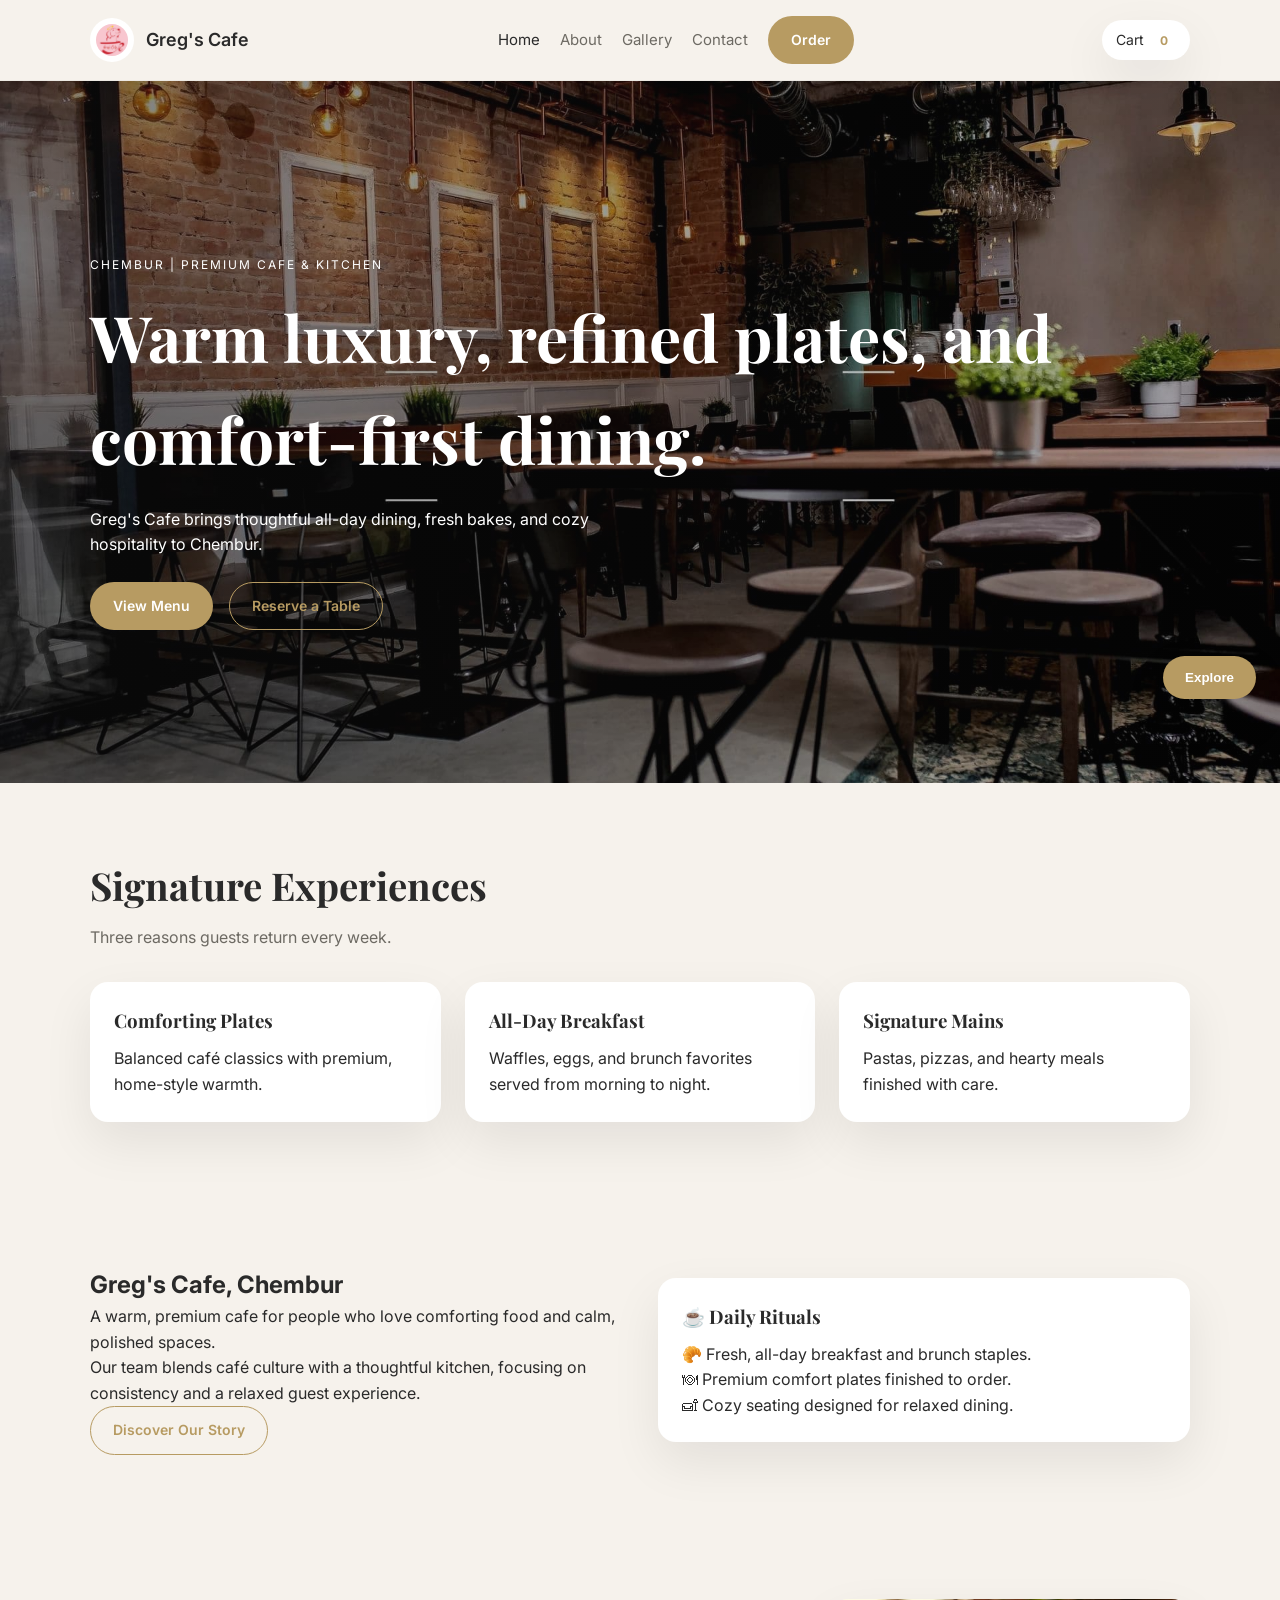
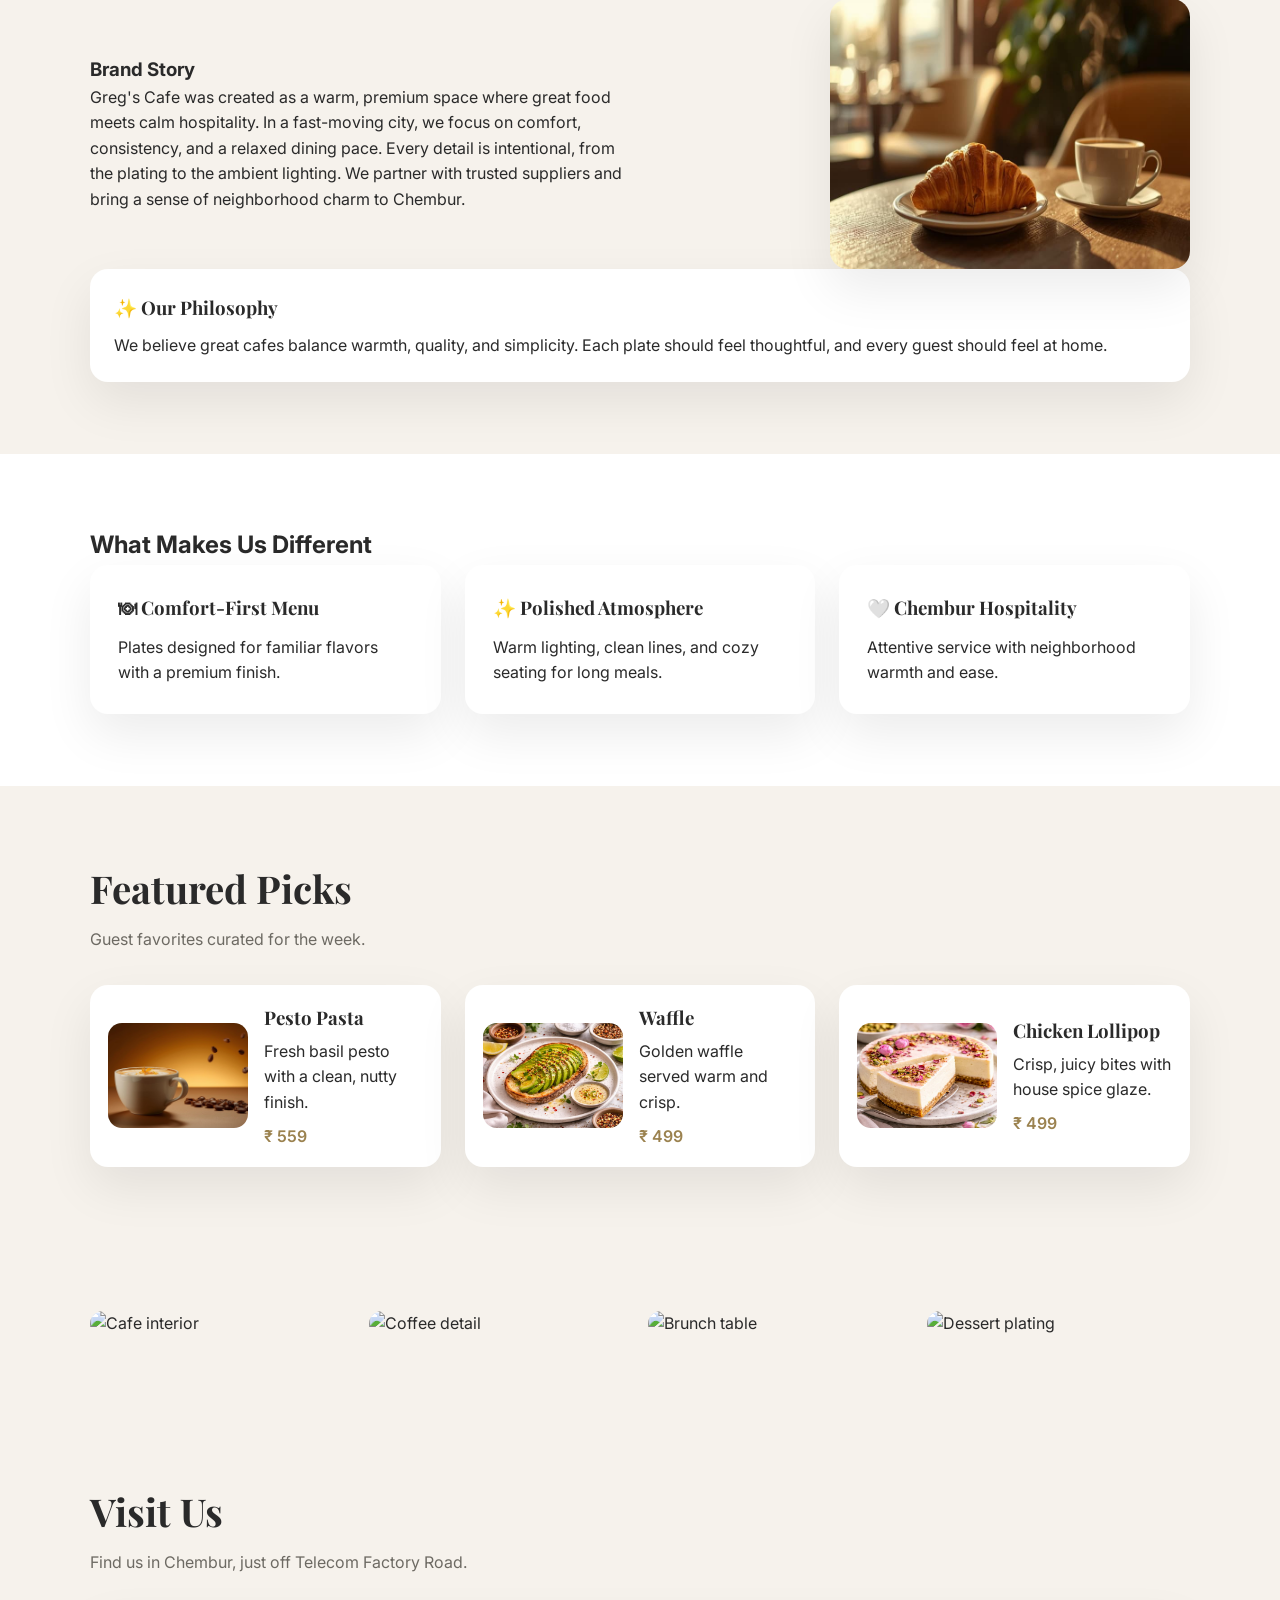
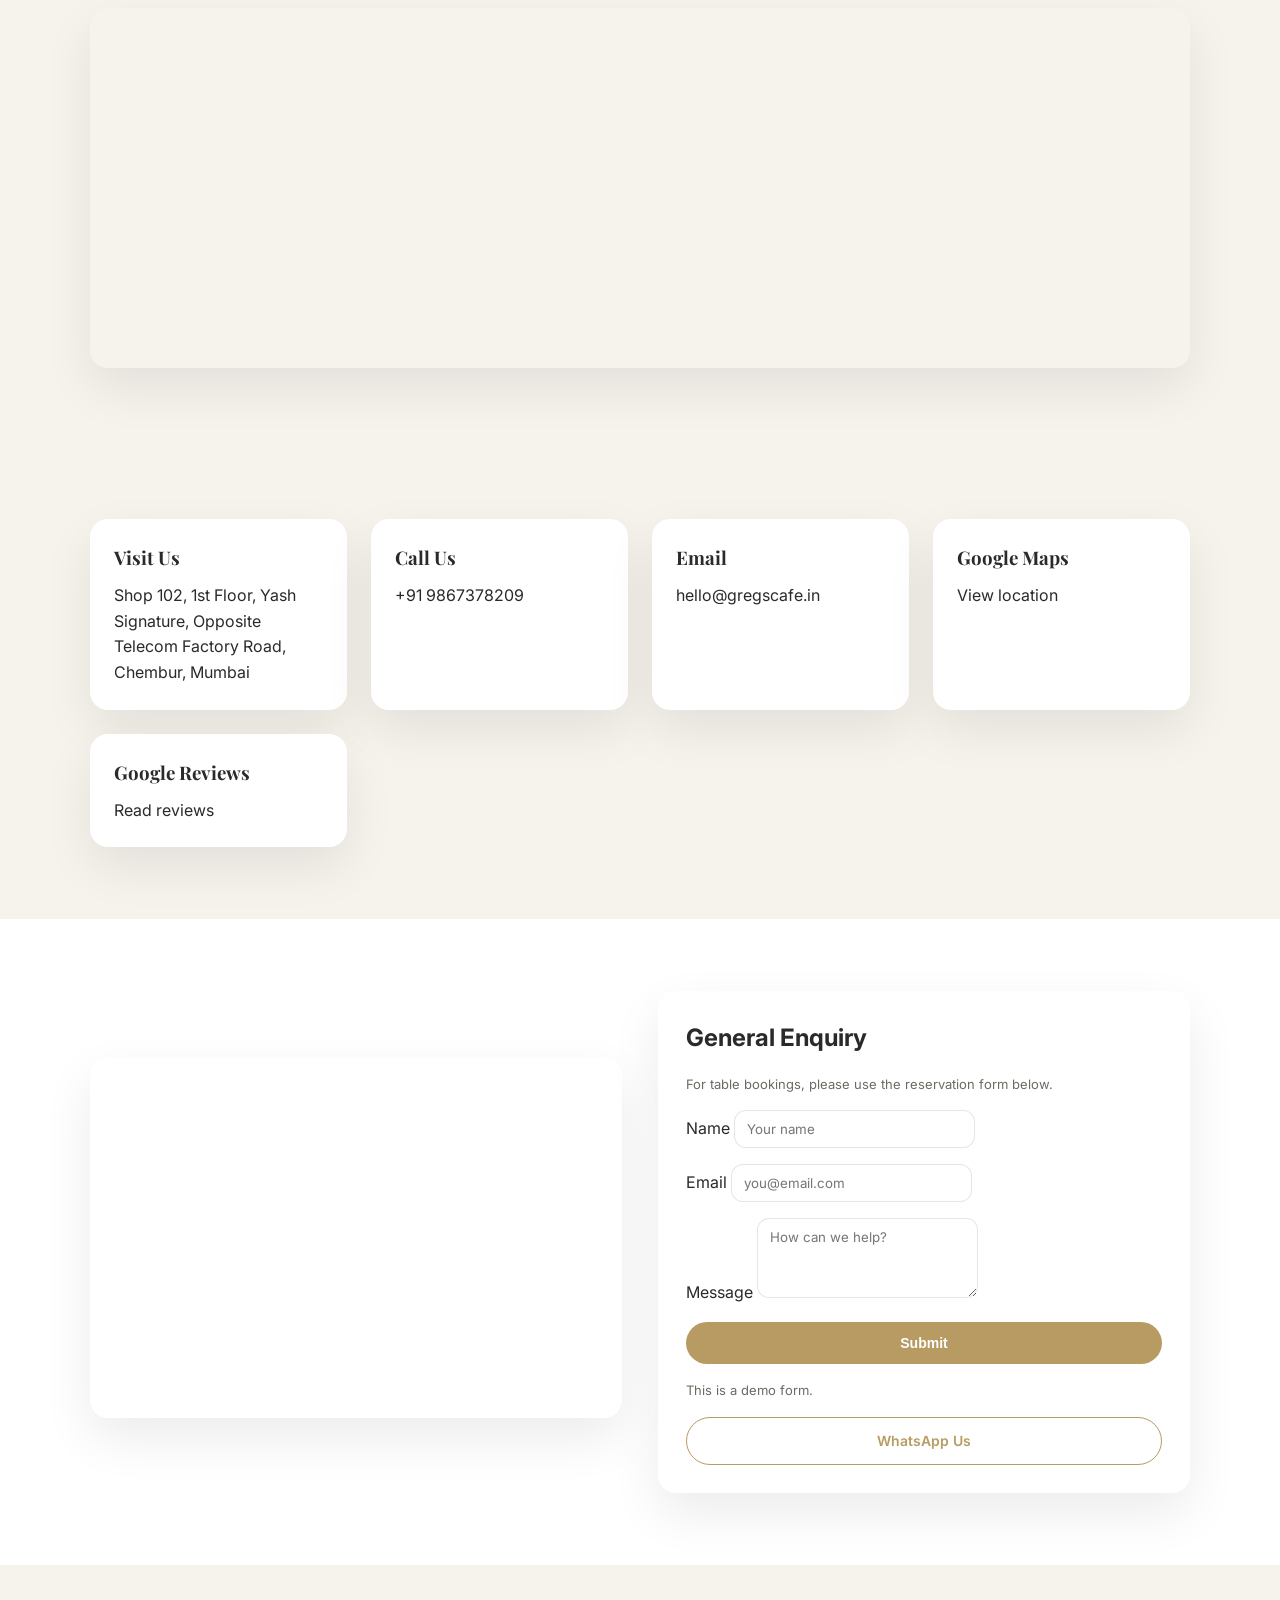
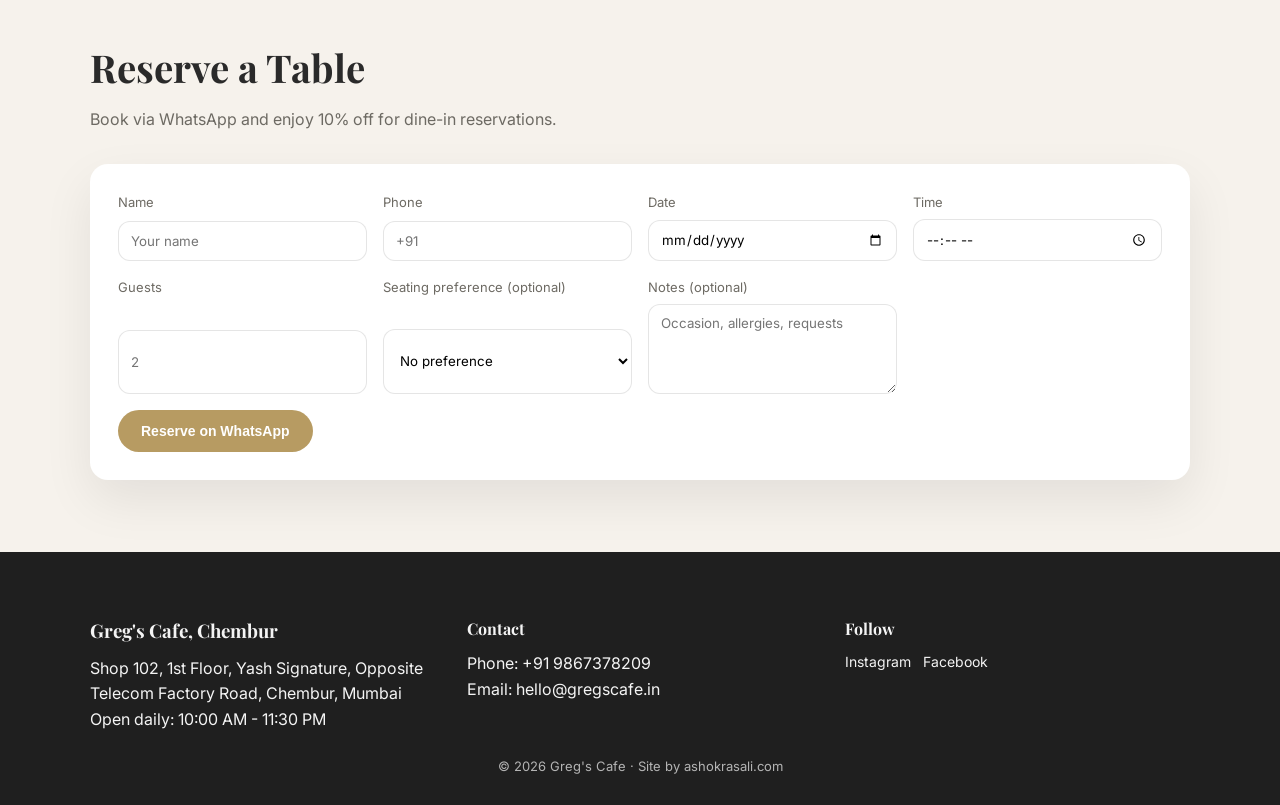
==== index.html @ 7fd2e387 "Polish what makes us different section" ====
﻿<!doctype html>
<html lang="en">
<head>
  <meta charset="utf-8" />
  <meta name="viewport" content="width=device-width, initial-scale=1" />
  <title>Greg's Cafe, Chembur | Premium Cafe & Kitchen</title>
  <link rel="preconnect" href="https://fonts.googleapis.com" />
  <link rel="preconnect" href="https://fonts.gstatic.com" crossorigin />
  <link href="https://fonts.googleapis.com/css2?family=Inter:wght@300;400;500;600&family=Playfair+Display:wght@500;600;700&display=swap" rel="stylesheet" />
  <link rel="stylesheet" href="css/style.css" />
</head>
<body>
  <header class="site-header">
    <div class="container header-inner">
      <a class="brand" href="index.html">
        <img src="images/logo.PNG" alt="Greg's Cafe logo" />
        <span>Greg's Cafe</span>
      </a>
      <nav class="nav" id="siteNav">
        <!-- // Header nav updates -->
        <a href="index.html" class="active">Home</a>
        <a href="#about">About</a>
        <a href="#gallery">Gallery</a>
        <a href="#contact">Contact</a>
        <!-- // Order button link update -->
        <a class="btn btn-primary nav-order" href="menu.html">Order</a>
      </nav>
      <a class="cart-link" href="menu.html" aria-label="View cart">
        Cart <span class="cart-badge" id="cartCount">0</span>
      </a>
      <button class="hamburger" id="navToggle" aria-label="Open menu">
        <span></span>
        <span></span>
        <span></span>
      </button>
    </div>
  </header>

  <main>
    <section class="hero">
      <div class="hero-media">
        <img class="hero-bg active" src="images/hero.jpg" alt="Greg's Cafe interior" />
        <img class="hero-bg" src="images/hero1.jpg" alt="Greg's Cafe dining space" />
        <img class="hero-bg" src="images/hero2.jpg" alt="Greg's Cafe ambience" />
        <div class="hero-overlay"></div>
      </div>
      <div class="container hero-content">
        <p class="eyebrow">Chembur | Premium Cafe & Kitchen</p>
        <h1>Warm luxury, refined plates, and comfort-first dining.</h1>
        <p class="lead">Greg's Cafe brings thoughtful all-day dining, fresh bakes, and cozy hospitality to Chembur.</p>
        <div class="hero-actions">
          <a class="btn btn-primary" href="menu.html">View Menu</a>
          <a class="btn btn-outline" href="contact.html#reserve">Reserve a Table</a>
        </div>
      </div>
    </section>

    <section class="highlights section">
      <div class="container">
        <div class="section-title">
          <h2>Signature Experiences</h2>
          <p>Three reasons guests return every week.</p>
        </div>
        <div class="tile-grid">
          <div class="tile">
            <h3>Comforting Plates</h3>
            <p>Balanced café classics with premium, home-style warmth.</p>
          </div>
          <div class="tile">
            <h3>All-Day Breakfast</h3>
            <p>Waffles, eggs, and brunch favorites served from morning to night.</p>
          </div>
          <div class="tile">
            <h3>Signature Mains</h3>
            <p>Pastas, pizzas, and hearty meals finished with care.</p>
          </div>
        </div>
      </div>
    </section>

    <section class="about-preview section">
      <div class="container split">
        <div>
          <h2>Greg's Cafe, Chembur</h2>
          <p class="lead">A warm, premium cafe for people who love comforting food and calm, polished spaces.</p>
          <p>Our team blends café culture with a thoughtful kitchen, focusing on consistency and a relaxed guest experience.</p>
          <a class="btn btn-outline" href="#about">Discover Our Story</a>
        </div>
        <div class="card highlight-card">
          <h3>☕ Daily Rituals</h3>
          <p>🥐 Fresh, all-day breakfast and brunch staples.</p>
          <p>🍽 Premium comfort plates finished to order.</p>
          <p>🛋 Cozy seating designed for relaxed dining.</p>
        </div>
      </div>
    </section>

    <section id="about" class="section">
      <div class="container">
        <div class="split brand-story-row">
          <div class="brand-story-copy">
            <h3>Brand Story</h3>
            <p>Greg's Cafe was created as a warm, premium space where great food meets calm hospitality. In a fast-moving city, we focus on comfort, consistency, and a relaxed dining pace. Every detail is intentional, from the plating to the ambient lighting. We partner with trusted suppliers and bring a sense of neighborhood charm to Chembur.</p>
          </div>
          <div class="story-image">
            <img src="images/cafe-story.jpg" alt="Cozy cafe atmosphere at Greg's Cafe" />
          </div>
        </div>
        <div class="card">
          <h3>✨ Our Philosophy</h3>
          <p>We believe great cafes balance warmth, quality, and simplicity. Each plate should feel thoughtful, and every guest should feel at home.</p>
        </div>
      </div>
    </section>

    <section class="section alt what-different">
      <div class="container">
          <h2>What Makes Us Different</h2>
          <div class="tile-grid">
            <div class="tile">
            <h3>🍽 Comfort-First Menu</h3>
            <p>Plates designed for familiar flavors with a premium finish.</p>
            </div>
            <div class="tile">
            <h3>✨ Polished Atmosphere</h3>
            <p>Warm lighting, clean lines, and cozy seating for long meals.</p>
            </div>
            <div class="tile">
            <h3>🤍 Chembur Hospitality</h3>
            <p>Attentive service with neighborhood warmth and ease.</p>
            </div>
          </div>
      </div>
    </section>

    <section class="featured section">
      <div class="container">
        <div class="section-title">
          <h2>Featured Picks</h2>
          <p>Guest favorites curated for the week.</p>
        </div>
        <div class="card-grid">
          <article class="menu-card">
            <div class="menu-media">
              <img src="images/menu-latte.jpg" alt="Saffron Latte" />
            </div>
            <div>
              <h3>Pesto Pasta</h3>
              <p>Fresh basil pesto with a clean, nutty finish.</p>
              <span class="price">₹ 559</span>
            </div>
          </article>
          <article class="menu-card">
            <div class="menu-media">
              <img src="images/menu-avocado-toast.jpg" alt="Avocado Toast" />
            </div>
            <div>
              <h3>Waffle</h3>
              <p>Golden waffle served warm and crisp.</p>
              <span class="price">₹ 499</span>
            </div>
          </article>
          <article class="menu-card">
            <div class="menu-media">
              <img src="images/menu-cheesecake.jpg" alt="Rose Cheesecake" />
            </div>
            <div>
              <h3>Chicken Lollipop</h3>
              <p>Crisp, juicy bites with house spice glaze.</p>
              <span class="price">₹ 499</span>
            </div>
          </article>
        </div>
      </div>
    </section>

    <section id="gallery" class="section">
      <div class="container">
        <div class="gallery-grid">
          <figure class="gallery-item">
            <img src="images/gallery1.jpg" alt="Cafe interior" />
          </figure>
          <figure class="gallery-item">
            <img src="images/gallery2.jpg" alt="Coffee detail" />
          </figure>
          <figure class="gallery-item">
            <img src="images/gallery3.jpg" alt="Brunch table" />
          </figure>
          <figure class="gallery-item">
            <img src="images/gallery4.jpg" alt="Dessert plating" />
          </figure>
        </div>
      </div>
    </section>

    <section class="map section">
      <div class="container">
        <div class="section-title">
          <h2>Visit Us</h2>
          <p>Find us in Chembur, just off Telecom Factory Road.</p>
        </div>
        <div class="map-embed">
          <iframe
            title="Greg's Cafe location"
            src="https://maps.google.com/maps?q=Shop%20102%2C%201st%20Floor%2C%20Yash%20Signature%2C%20Opposite%20Telecom%20Factory%20Road%2C%20Chembur%2C%20Mumbai&t=&z=15&ie=UTF8&iwloc=&output=embed"
            loading="lazy"
          ></iframe>
        </div>
      </div>
    </section>

    <section id="contact" class="section">
      <div class="container">
        <div class="card-grid">
          <div class="card">
            <h3>Visit Us</h3>
            <p>Shop 102, 1st Floor, Yash Signature, Opposite Telecom Factory Road, Chembur, Mumbai</p>
          </div>
          <div class="card">
            <h3>Call Us</h3>
            <p>+91 9867378209</p>
          </div>
          <div class="card">
            <h3>Email</h3>
            <p>hello@gregscafe.in</p>
          </div>
          <div class="card">
            <h3>Google Maps</h3>
            <p><a href="https://maps.app.goo.gl/ivowgNezMj78wJjz6" target="_blank" rel="noopener">View location</a></p>
          </div>
          <div class="card">
            <h3>Google Reviews</h3>
            <p><a href="https://www.google.com/search?q=greg%E2%80%99s+cafe+reviews" target="_blank" rel="noopener">Read reviews</a></p>
          </div>
        </div>
      </div>
    </section>

    <section class="section alt">
      <div class="container split">
        <div class="map-embed">
          <iframe
            title="Greg's Cafe location"
            src="https://maps.google.com/maps?q=Shop%20102%2C%201st%20Floor%2C%20Yash%20Signature%2C%20Opposite%20Telecom%20Factory%20Road%2C%20Chembur%2C%20Mumbai&t=&z=15&ie=UTF8&iwloc=&output=embed"
            loading="lazy"
          ></iframe>
        </div>
        <form class="contact-form">
          <h2>General Enquiry</h2>
          <p class="form-note">For table bookings, please use the reservation form below.</p>
          <label>
            Name
            <input type="text" placeholder="Your name" />
          </label>
          <label>
            Email
            <input type="email" placeholder="you@email.com" />
          </label>
          <label>
            Message
            <textarea placeholder="How can we help?"></textarea>
          </label>
          <button type="button" class="btn btn-primary" id="demoForm">Submit</button>
          <p class="form-note" id="demoFormNote">This is a demo form.</p>
          <a class="btn btn-outline" href="https://wa.me/919867378209" target="_blank" rel="noopener">WhatsApp Us</a>
        </form>
      </div>
    </section>

    <section class="section" id="reserve">
      <div class="container">
        <div class="section-title">
          <h2>Reserve a Table</h2>
          <p>Book via WhatsApp and enjoy 10% off for dine-in reservations.</p>
        </div>
        <form class="reservation-form" id="reservationForm">
          <label>
            Name
            <input type="text" id="reserveName" required placeholder="Your name" />
          </label>
          <label>
            Phone
            <input type="tel" id="reservePhone" required placeholder="+91" />
          </label>
          <label>
            Date
            <input type="date" id="reserveDate" required />
          </label>
          <label>
            Time
            <input type="time" id="reserveTime" required />
          </label>
          <label>
            Guests
            <input type="number" id="reserveGuests" required min="1" max="12" placeholder="2" />
          </label>
          <label>
            Seating preference (optional)
            <select id="reserveSeating">
              <option value="">No preference</option>
              <option value="Indoor">Indoor</option>
              <option value="Outdoor">Outdoor</option>
            </select>
          </label>
          <label>
            Notes (optional)
            <textarea id="reserveNotes" placeholder="Occasion, allergies, requests"></textarea>
          </label>
          <button type="submit" class="btn btn-primary" id="reserveWhatsApp">Reserve on WhatsApp</button>
        </form>
      </div>
    </section>
  </main>

  <!-- // Explore floating button (index only) -->
  <div class="explore-fab" id="exploreFab">
    <button class="explore-toggle" type="button" aria-expanded="false" aria-controls="exploreActions">
      Explore
    </button>
    <div class="explore-actions" id="exploreActions" role="menu">
      <a class="btn btn-outline" href="menu.html" role="menuitem">Menu</a>
      <a class="btn btn-outline" href="#reserve" role="menuitem">Reserve</a>
      <a class="btn btn-outline" href="tel:+919867378209" role="menuitem">Call</a>
    </div>
  </div>

  <footer class="site-footer">
    <div class="container footer-grid">
      <div>
        <h3>Greg's Cafe, Chembur</h3>
        <p>Shop 102, 1st Floor, Yash Signature, Opposite Telecom Factory Road, Chembur, Mumbai</p>
        <p>Open daily: 10:00 AM - 11:30 PM</p>
      </div>
      <div>
        <h4>Contact</h4>
        <p>Phone: +91 9867378209</p>
        <p>Email: hello@gregscafe.in</p>
      </div>
      <div>
        <h4>Follow</h4>
        <div class="social">
          <a href="https://www.instagram.com/gregscafemumbai/">Instagram</a>
          <a href="https://www.facebook.com/people/Gregs-Cafe/100093839422962/">Facebook</a>
        </div>
      </div>
    </div>
    <p class="copyright">
    © 2026 Greg's Cafe · Site by <a href="https://ashokrasali.com" target="_blank">ashokrasali.com</a>
    </p>

  <script src="js/app.js"></script>
</body>
</html>
---- css/style.css ----
﻿:root {
  --bg: #f6f2ec;
  --bg-alt: #ffffff;
  --text: #2a2a2a;
  --muted: #6d6a63;
  --accent: #b79b62;
  --accent-dark: #9b824f;
  --card: #ffffff;
  --shadow: 0 20px 50px rgba(0, 0, 0, 0.08);
  --radius: 18px;
}

* {
  box-sizing: border-box;
  margin: 0;
  padding: 0;
}

[hidden] {
  display: none !important;
}

html,
body {
  height: auto;
  overflow-x: hidden;
}

body {
  font-family: "Inter", sans-serif;
  background: var(--bg);
  color: var(--text);
  line-height: 1.6;
  overflow-y: auto;
}

img {
  max-width: 100%;
  display: block;
}

a {
  color: inherit;
  text-decoration: none;
}

.container {
  width: min(1100px, 90%);
  margin: 0 auto;
}

/* SECTION SPACING SYSTEM */
.section {
  padding: clamp(36px, 6vw, 72px) 0;
}

.section.alt {
  background: var(--bg-alt);
}

.section-title {
  margin-bottom: 32px;
}

.section-title h2 {
  font-family: "Playfair Display", serif;
  font-size: clamp(28px, 3vw, 40px);
  margin-bottom: 8px;
}

.section-title p {
  color: var(--muted);
}

.site-header {
  position: sticky;
  top: 0;
  z-index: 20;
  background: rgba(246, 242, 236, 0.96);
  backdrop-filter: blur(8px);
  border-bottom: 1px solid rgba(0, 0, 0, 0.04);
}

.header-inner {
  display: flex;
  align-items: center;
  justify-content: space-between;
  gap: 16px;
  padding: 16px 0;
}

.brand {
  display: flex;
  align-items: center;
  gap: 12px;
  font-weight: 600;
  font-size: 18px;
}

.brand img {
  width: 44px;
  height: 44px;
  object-fit: cover;
  border-radius: 50%;
  background: var(--card);
  padding: 6px;
}

.nav {
  display: flex;
  align-items: center;
  gap: 20px;
  font-size: 15px;
}

.nav a {
  color: var(--muted);
  transition: color 0.2s ease;
}

.nav a.active,
.nav a:hover {
  color: var(--text);
}

.nav .btn {
  color: #fff;
}

.cart-link {
  display: inline-flex;
  align-items: center;
  gap: 8px;
  background: var(--card);
  padding: 8px 14px;
  border-radius: 999px;
  box-shadow: var(--shadow);
  font-size: 14px;
}

.btn {
  display: inline-flex;
  align-items: center;
  justify-content: center;
  padding: 12px 22px;
  border-radius: 999px;
  border: 1px solid transparent;
  font-weight: 600;
  font-size: 14px;
  cursor: pointer;
  transition: transform 0.2s ease, box-shadow 0.2s ease, background 0.2s ease;
}

.btn:hover {
  transform: translateY(-2px);
  box-shadow: 0 12px 30px rgba(0, 0, 0, 0.12);
}

.btn-primary {
  background: var(--accent);
  color: #fff;
}

.btn-primary:hover {
  background: var(--accent-dark);
}

.btn-outline {
  border-color: var(--accent);
  color: var(--accent);
  background: transparent;
}

/* // Explore floating button (index only) */
.explore-fab {
  position: fixed;
  right: 24px;
  bottom: 24px;
  display: flex;
  flex-direction: column;
  align-items: flex-end;
  gap: 12px;
  z-index: 50;
}

.explore-toggle {
  border: none;
  background: var(--accent);
  color: #fff;
  padding: 14px 22px;
  border-radius: 999px;
  font-weight: 600;
  cursor: pointer;
  box-shadow: var(--shadow);
  transition: transform 0.2s ease, box-shadow 0.2s ease, background 0.2s ease;
}

.explore-toggle:hover {
  background: var(--accent-dark);
  transform: translateY(-2px);
}

.explore-actions {
  display: flex;
  flex-direction: column;
  gap: 10px;
  opacity: 0;
  transform: translateY(8px);
  pointer-events: none;
  transition: opacity 0.2s ease, transform 0.2s ease;
}

.explore-fab.open .explore-actions {
  opacity: 1;
  transform: translateY(0);
  pointer-events: auto;
}

.explore-actions .btn {
  width: 160px;
  justify-content: center;
  box-shadow: var(--shadow);
}

.hamburger {
  display: none;
  flex-direction: column;
  gap: 5px;
  background: transparent;
  border: none;
}

.hamburger span {
  width: 22px;
  height: 2px;
  background: var(--text);
}

/* HERO POLISH */
.hero {
  position: relative;
  min-height: 78vh;
  display: flex;
  align-items: center;
  overflow: hidden;
}

.hero-media {
  position: absolute;
  inset: 0;
}

.hero-bg {
  position: absolute;
  inset: 0;
  width: 100%;
  height: 100%;
  object-fit: cover;
  object-position: center;
  opacity: 0;
  transition: opacity 0.8s ease;
}

.hero-bg.active {
  opacity: 1;
}

.hero-overlay {
  position: absolute;
  inset: 0;
  background: linear-gradient(90deg, rgba(18, 18, 18, 0.48), rgba(18, 18, 18, 0.18));
  z-index: 1;
}

.hero-content {
  position: relative;
  z-index: 2;
  color: #fff;
  padding: clamp(96px, 12vw, 140px) 0 clamp(80px, 10vw, 120px);
}

.eyebrow {
  text-transform: uppercase;
  letter-spacing: 2px;
  font-size: 12px;
  margin-bottom: 12px;
}

.hero h1 {
  font-family: "Playfair Display", serif;
  font-size: clamp(36px, 5vw, 64px);
  margin-bottom: 16px;
}

.hero .lead {
  max-width: 520px;
  margin-bottom: 24px;
}

.hero-actions {
  display: flex;
  gap: 16px;
  flex-wrap: wrap;
}

.tile-grid,
.card-grid {
  display: grid;
  gap: 24px;
  grid-template-columns: repeat(auto-fit, minmax(230px, 1fr));
}

.tile,
.card {
  background: var(--card);
  border-radius: var(--radius);
  padding: 24px;
  box-shadow: var(--shadow);
}

.tile h3,
.card h3 {
  font-family: "Playfair Display", serif;
  margin-bottom: 10px;
}

.what-different .tile {
  padding: 28px;
  transition: transform 0.25s ease, box-shadow 0.25s ease;
}

.what-different .tile h3 {
  margin-bottom: 12px;
}

@media (hover: hover) {
  .what-different .tile:hover {
    transform: translateY(-4px);
    box-shadow: 0 14px 32px rgba(0, 0, 0, 0.08);
  }
}

.about-preview .split,
.section .split {
  display: grid;
  gap: 36px;
  grid-template-columns: repeat(auto-fit, minmax(260px, 1fr));
  align-items: center;
}

.list {
  list-style: none;
  display: grid;
  gap: 12px;
  color: var(--muted);
}

.story-image {
  display: flex;
  align-items: flex-start;
  justify-content: flex-end;
}

.story-image img {
  width: 100%;
  max-width: 360px;
  border-radius: var(--radius);
  box-shadow: var(--shadow);
  display: block;
}

.brand-story-row {
  gap: 24px;
}

@media (max-width: 768px) {

  .hero-content {
    padding: 64px 0 48px;
  }

  .hero .lead {
    margin-bottom: 16px;
  }

}

@media (max-width: 768px) {
  .hero-bg {
    object-position: center 40%;
  }
}


/* FEATURED PICKS POLISH */
.menu-card {
  display: grid;
  grid-template-columns: 140px 1fr;
  gap: 16px;
  background: var(--card);
  border-radius: var(--radius);
  padding: 18px;
  box-shadow: var(--shadow);
  align-items: center;
  min-height: 180px;
}

.menu-card .menu-media {
  width: 100%;
  aspect-ratio: 4 / 3;
  border-radius: 14px;
  overflow: hidden;
  background: #eee7dc;
  display: flex;
  align-items: center;
  justify-content: center;
}

.menu-card img {
  width: 100%;
  height: 100%;
  object-fit: cover;
}

.menu-card h3 {
  font-family: "Playfair Display", serif;
  margin-bottom: 6px;
}

.price {
  color: var(--accent-dark);
  font-weight: 600;
  margin-top: 8px;
  display: inline-block;
}

.map-embed iframe {
  width: 100%;
  height: 360px;
  border: 0;
  border-radius: var(--radius);
  box-shadow: var(--shadow);
}

.page-hero {
  padding: 80px 0 40px;
}

.page-hero h1 {
  font-family: "Playfair Display", serif;
  font-size: clamp(32px, 4vw, 52px);
  margin-bottom: 10px;
}

.menu-section {
  background: var(--bg-alt);
}

.menu-grid#menuGrid {
  display: block;
}

.menu-category-block {
  margin-bottom: 36px;
}

.menu-category-title {
  font-family: "Playfair Display", serif;
  font-size: clamp(22px, 2.4vw, 30px);
  margin-bottom: 18px;
}

.menu-tabs {
  display: flex;
  gap: 12px;
  flex-wrap: wrap;
  margin-bottom: 24px;
}

.menu-tabs button {
  border: 1px solid var(--accent);
  background: transparent;
  padding: 10px 18px;
  border-radius: 999px;
  color: var(--accent);
  cursor: pointer;
}

.menu-tabs button.active {
  background: var(--accent);
  color: #fff;
}

.menu-grid {
  display: grid;
  gap: 24px;
  grid-template-columns: repeat(auto-fit, minmax(240px, 1fr));
}

.floating-menu-btn {
  position: fixed;
  right: 24px;
  bottom: 24px;
  border: none;
  background: var(--accent);
  color: #fff;
  padding: 12px 20px;
  border-radius: 999px;
  font-weight: 600;
  box-shadow: var(--shadow);
  cursor: pointer;
  z-index: 10001;
  transition: transform 0.2s ease, box-shadow 0.2s ease, background 0.2s ease;
}

.floating-menu-btn:hover {
  background: var(--accent-dark);
  transform: translateY(-2px);
}

.category-navigator {
  position: fixed;
  right: 24px;
  bottom: 82px;
  background: var(--card);
  border-radius: 18px;
  box-shadow: var(--shadow);
  padding: 14px;
  display: grid;
  gap: 8px;
  max-height: min(70vh, 520px);
  overflow-y: auto;
  z-index: 10000;
}

.category-navigator button {
  border: 1px solid rgba(0, 0, 0, 0.08);
  background: #fff;
  color: var(--text);
  padding: 8px 12px;
  border-radius: 999px;
  font-size: 13px;
  cursor: pointer;
  text-align: left;
}

.category-navigator button:hover {
  background: #f6f2ec;
}

.menu-item {
  background: var(--card);
  border-radius: var(--radius);
  box-shadow: var(--shadow);
  padding: 16px;
  display: grid;
  gap: 12px;
}

.menu-item img {
  width: 100%;
  height: 160px;
  object-fit: cover;
  display: block;
  border-radius: 14px;
}

.menu-item.no-image {
  padding-top: 18px;
}

.menu-image {
  border: none;
  padding: 0;
  background: transparent;
  cursor: pointer;
}

.addon-count {
  font-size: 12px;
  color: var(--muted);
}

.badge {
  display: inline-flex;
  padding: 4px 10px;
  border-radius: 999px;
  font-size: 12px;
  font-weight: 600;
}

.badge.veg {
  background: rgba(44, 134, 72, 0.14);
  color: #2c8648;
}

.badge.nonveg {
  background: rgba(190, 80, 80, 0.12);
  color: #9c3b3b;
}

.badge.sold {
  background: rgba(0, 0, 0, 0.08);
  color: var(--muted);
}

.menu-item .actions {
  display: flex;
  align-items: center;
  justify-content: space-between;
}

.menu-controls {
  gap: 10px;
  flex-wrap: wrap;
}

.customisable-label {
  width: 100%;
  font-size: 12px;
  color: var(--muted);
  font-weight: 400;
  margin-top: 2px;
}

.menu-controls .qty-btn {
  width: 32px;
  height: 32px;
  border-radius: 50%;
  border: 1px solid var(--accent);
  background: transparent;
  color: var(--accent);
  font-weight: 600;
  display: flex;
  align-items: center;
  justify-content: center;
  font-size: 16px;
  cursor: pointer;
}

.menu-controls .qty-num {
  font-weight: 600;
  min-width: 18px;
  text-align: center;
  font-size: 14px;
}

.cart-button {
  background: var(--accent);
  color: #fff;
  border: none;
  padding: 10px 16px;
  border-radius: 999px;
  display: inline-flex;
  align-items: center;
  gap: 8px;
  cursor: pointer;
}

.cart-badge {
  background: #fff;
  color: var(--accent);
  width: 24px;
  height: 24px;
  border-radius: 50%;
  display: inline-flex;
  align-items: center;
  justify-content: center;
  font-size: 12px;
  font-weight: 700;
}

.cart-open {
  overflow: hidden;
}

.cart-drawer {
  position: fixed;
  top: 0;
  right: 0;
  height: 100dvh;
  width: min(420px, 92vw);
  background: var(--bg-alt);
  box-shadow: -20px 0 40px rgba(0, 0, 0, 0.08);
  transform: translateX(100%);
  transition: transform 0.3s ease;
  display: block;
  overflow-y: auto;
  z-index: 9999;
}

.cart-drawer.open {
  transform: translateX(0);
}

.cart-head {
  display: flex;
  justify-content: space-between;
  align-items: center;
  padding: 20px;
  border-bottom: 1px solid rgba(0, 0, 0, 0.08);
}

.icon-btn {
  border: none;
  background: transparent;
  font-size: 24px;
  cursor: pointer;
}

.cart-body {
  padding: 20px;
  display: grid;
  gap: 16px;
}

.cart-items {
  display: grid;
  gap: 16px;
}

.cart-item {
  display: flex;
  justify-content: space-between;
  gap: 12px;
  border-bottom: 1px solid rgba(0, 0, 0, 0.08);
  padding-bottom: 12px;
}

.ci-left {
  flex: 1;
  min-width: 0;
}

.ci-name {
  font-weight: 600;
}

.ci-each {
  font-size: 12px;
  opacity: 0.75;
  margin-top: 4px;
}

.ci-right {
  display: flex;
  flex-direction: column;
  align-items: flex-end;
  gap: 6px;
}

.ci-addon {
  font-size: 12px;
  color: var(--muted);
  margin-top: 4px;
}

.ci-remove {
  border: none;
  background: transparent;
  color: var(--accent-dark);
  font-size: 12px;
  cursor: pointer;
}

.offer-tag {
  background: rgba(183, 155, 98, 0.14);
  color: var(--accent-dark);
  border-radius: 999px;
  font-size: 11px;
  padding: 2px 8px;
  margin-left: 6px;
}

.ci-qty {
  display: flex;
  align-items: center;
  gap: 8px;
  justify-content: flex-end;
}

.ci-total {
  font-weight: 600;
}

.qty-controls {
  display: inline-flex;
  gap: 10px;
  align-items: center;
}

.qty-controls button {
  width: 26px;
  height: 26px;
  border-radius: 50%;
  border: 1px solid var(--accent);
  background: transparent;
  color: var(--accent);
  cursor: pointer;
}

.cart-form {
  padding: 0 20px 20px;
  display: grid;
  gap: 12px;
}

.cart-payment {
  display: grid;
  gap: 8px;
  font-size: 13px;
  color: var(--muted);
}

.cart-payment label {
  display: flex;
  align-items: center;
  gap: 8px;
  color: var(--text);
  font-size: 13px;
}

.cart-form label {
  display: grid;
  gap: 6px;
  font-size: 13px;
  color: var(--muted);
}

.cart-form input,
.cart-form textarea,
.contact-form input,
.contact-form textarea {
  padding: 10px 12px;
  border-radius: 12px;
  border: 1px solid rgba(0, 0, 0, 0.1);
  font-family: inherit;
}

.cart-form textarea,
.contact-form textarea {
  min-height: 80px;
}

.cart-foot {
  background: var(--bg-alt);
  padding: 20px;
  border-top: 1px solid rgba(0, 0, 0, 0.08);
  display: grid;
  gap: 12px;
}

.cart-subtotal {
  display: flex;
  align-items: center;
  justify-content: space-between;
  font-weight: 600;
}

.cart-summary {
  background: #f7f3ee;
  border-radius: 16px;
  padding: 16px;
  display: grid;
  gap: 10px;
}

.cart-summary h4 {
  font-family: "Playfair Display", serif;
  font-size: 18px;
}

.summary-row {
  display: flex;
  align-items: center;
  justify-content: space-between;
  font-size: 14px;
}

.summary-row.total {
  font-weight: 700;
  font-size: 15px;
  margin-top: 6px;
}

.cart-message {
  font-size: 12px;
  color: var(--muted);
}

.offer-grid {
  display: grid;
  grid-template-columns: repeat(2, minmax(0, 1fr));
  gap: 22px;
  margin-bottom: 16px;
}

.offer-card {
  background: var(--card);
  border-radius: var(--radius);
  box-shadow: var(--shadow);
  padding: 20px;
  display: grid;
  gap: 14px;
}

.offer-media {
  width: 100%;
  height: 210px;
  border-radius: 14px;
  overflow: hidden;
  background: #eee7dc;
}

.offer-media img {
  width: 100%;
  height: 100%;
  object-fit: cover;
}

.offer-details p {
  color: var(--muted);
  margin-top: 6px;
}

.offer-card h3 {
  font-family: "Playfair Display", serif;
  margin-bottom: 6px;
}

.offer-actions {
  display: flex;
  align-items: center;
  justify-content: space-between;
  gap: 14px;
  flex-wrap: wrap;
}

.offer-cta {
  display: inline-flex;
  align-items: center;
  gap: 10px;
  flex-wrap: wrap;
}

.offer-card.is-selected {
  border: 1px solid rgba(183, 155, 98, 0.4);
  box-shadow: 0 18px 36px rgba(183, 155, 98, 0.18);
}

.offer-qty {
  display: inline-flex;
  align-items: center;
  gap: 8px;
  background: rgba(183, 155, 98, 0.12);
  padding: 6px 10px;
  border-radius: 999px;
}

.offer-qty-btn {
  width: 24px;
  height: 24px;
  border-radius: 50%;
  border: 1px solid var(--accent);
  background: transparent;
  color: var(--accent);
  font-weight: 600;
  display: inline-flex;
  align-items: center;
  justify-content: center;
  cursor: pointer;
}

.offer-qty-num {
  font-weight: 600;
  font-size: 13px;
}

.offer-selected-label {
  font-size: 12px;
  color: var(--accent-dark);
  font-weight: 600;
}

.offer-add-btn {
  padding: 8px 14px;
  font-size: 13px;
  border-radius: 999px;
}

.offer-unlock {
  font-size: 12px;
  color: var(--muted);
}

.offer-price {
  display: flex;
  align-items: baseline;
  gap: 10px;
}

.offer-original {
  text-decoration: line-through;
  color: var(--muted);
  font-size: 14px;
}

.offer-final {
  font-weight: 700;
  color: var(--accent-dark);
  font-size: 18px;
}

.offer-note {
  font-size: 13px;
  color: var(--muted);
  margin-bottom: 18px;
}

.modal-backdrop {
  position: fixed;
  inset: 0;
  background: rgba(20, 16, 10, 0.6);
  display: grid;
  place-items: center;
  z-index: 99999;
  padding: 24px;
}

.modal-card {
  background: #fff;
  border-radius: 18px;
  box-shadow: var(--shadow);
  padding: 20px;
  max-width: 520px;
  width: 100%;
  position: relative;
  display: grid;
  gap: 16px;
}

.modal-card img {
  width: 100%;
  height: auto;
  border-radius: 14px;
}

.modal-card--wide {
  max-width: 720px;
}

.modal-head {
  display: flex;
  align-items: center;
  justify-content: space-between;
}

.modal-body {
  display: grid;
  gap: 16px;
}

.modal-actions {
  display: flex;
  justify-content: flex-end;
}

.modal-close {
  position: absolute;
  top: 10px;
  right: 12px;
}

.modal-error {
  color: #9c3b3b;
  font-size: 13px;
}

.addon-group {
  border: 1px solid rgba(0, 0, 0, 0.08);
  border-radius: 14px;
  padding: 14px;
  display: grid;
  gap: 10px;
}

.addon-head {
  display: flex;
  align-items: center;
  justify-content: space-between;
  font-size: 13px;
  color: var(--muted);
}

.addon-head h4 {
  font-family: "Playfair Display", serif;
  color: var(--text);
  font-size: 16px;
}

.addon-options {
  display: grid;
  gap: 10px;
}

.addon-option {
  display: grid;
  grid-template-columns: auto 1fr auto;
  gap: 10px;
  align-items: center;
  font-size: 14px;
}

.addon-option input {
  accent-color: var(--accent);
}

body.modal-open {
  overflow: hidden;
}

.cart-bar {
  position: sticky;
  bottom: 0;
  background: var(--bg-alt);
  padding: 12px 20px;
  display: none;
  justify-content: space-between;
  align-items: center;
  border-top: 1px solid rgba(0, 0, 0, 0.08);
}

body.cart-open #cartBar {
  display: none !important;
}

.gallery-grid {
  display: grid;
  grid-template-columns: repeat(auto-fit, minmax(220px, 1fr));
  gap: 16px;
}

.gallery-item {
  overflow: hidden;
  border-radius: var(--radius);
}

.gallery-item img {
  width: 100%;
  height: 100%;
  object-fit: cover;
  transition: transform 0.3s ease;
}

.gallery-item:hover img {
  transform: scale(1.05);
}

.contact-form {
  background: var(--card);
  padding: 28px;
  border-radius: var(--radius);
  box-shadow: var(--shadow);
  display: grid;
  gap: 16px;
}

.reservation-form {
  background: var(--card);
  padding: 28px;
  border-radius: var(--radius);
  box-shadow: var(--shadow);
  display: grid;
  gap: 16px;
  grid-template-columns: repeat(auto-fit, minmax(220px, 1fr));
}

.reservation-form label {
  display: grid;
  gap: 6px;
  font-size: 13px;
  color: var(--muted);
}

.reservation-form input,
.reservation-form textarea,
.reservation-form select {
  padding: 10px 12px;
  border-radius: 12px;
  border: 1px solid rgba(0, 0, 0, 0.1);
  font-family: inherit;
  background: #fff;
}

.reservation-form textarea {
  min-height: 90px;
  grid-column: 1 / -1;
}

.reservation-form button {
  grid-column: 1 / -1;
  justify-self: start;
}

.form-note {
  font-size: 13px;
  color: var(--muted);
}

/* FOOTER POLISH */
.site-footer {
  background: #1f1f1f;
  color: #f4f4f4;
  padding: 64px 0 28px;
}

.footer-grid {
  display: grid;
  gap: 32px;
  grid-template-columns: repeat(auto-fit, minmax(200px, 1fr));
  margin-bottom: 24px;
}

.footer-grid h3,
.footer-grid h4 {
  font-family: "Playfair Display", serif;
  margin-bottom: 10px;
}

.social {
  display: flex;
  gap: 12px;
}

.social a {
  color: #f4f4f4;
  font-size: 14px;
}

.copyright {
  text-align: center;
  font-size: 13px;
  color: rgba(244, 244, 244, 0.7);
}

@media (max-width: 900px) {
  .nav {
    position: absolute;
    top: 72px;
    right: 5%;
    background: var(--bg-alt);
    flex-direction: column;
    align-items: flex-start;
    padding: 20px;
    border-radius: var(--radius);
    box-shadow: var(--shadow);
    display: none;
    width: min(260px, 90%);
  }

  .nav.open {
    display: flex;
  }

  .hamburger {
    display: flex;
  }

  .nav-order {
    width: 100%;
    justify-content: center;
  }

  .cart-button {
    margin-left: auto;
  }

  .cart-link {
    margin-left: auto;
  }
}

@media (max-width: 768px) {
  .m-viewcart {
    position: fixed;
    left: 0;
    right: 0;
    bottom: 0;
    background: var(--bg-alt);
    border-top: 1px solid rgba(0, 0, 0, 0.08);
    z-index: 40;
    padding-bottom: env(safe-area-inset-bottom);
  }

  .m-viewcart[hidden] {
    display: none;
  }

  .m-viewcart__link {
    display: flex;
    align-items: center;
    justify-content: space-between;
    padding: 12px 20px;
    gap: 12px;
  }

  .m-viewcart__text {
    display: flex;
    flex-direction: column;
    gap: 2px;
    font-size: 13px;
    color: var(--muted);
  }

  .m-viewcart__amount {
    color: var(--text);
    font-weight: 600;
  }

  .m-viewcart__items {
    color: var(--muted);
  }

  .m-viewcart__cta.btn {
    padding: 10px 18px;
    font-size: 13px;
  }
}

@media (max-width: 700px) {
  .hero {
    height: 74vh;
    min-height: 0;
  }

  .hero-bg {
    object-position: center 35%;
  }

  .hero-content {
    padding: clamp(56px, 12vw, 88px) 0 clamp(40px, 10vw, 68px);
  }

  .hero h1 {
    font-size: clamp(30px, 6vw, 44px);
    margin-bottom: 12px;
  }

  .hero .lead {
    margin-bottom: 18px;
  }

  .hero-actions {
    gap: 12px;
  }

  .menu-card {
    grid-template-columns: 1fr;
  }

  .cart-bar {
    position: fixed;
    left: 12px;
    right: 12px;
    bottom: 12px;
    z-index: 9999;
    background: #f4efe7;
    border-radius: 18px;
    box-shadow: 0 8px 24px rgba(0, 0, 0, 0.08);
    padding: 10px 14px;
    gap: 10px;
    color: #2f2a24;
    display: flex;
    align-items: center;
    justify-content: space-between;
    transform: translateY(12px);
    opacity: 0;
    transition: transform 0.25s ease, opacity 0.25s ease;
    padding-bottom: calc(10px + env(safe-area-inset-bottom));
  }

  @media (max-width: 768px) {
  .cart-bar {
    left: 0;
    right: 0;
    bottom: 0;                       /* removes gap */
    border-radius: 18px 18px 0 0;     /* round top only */
    box-shadow: 0 -6px 24px rgba(0, 0, 0, 0.08);
  }
}
  .cart-bar-items {
    display: inline-flex;
    align-items: center;
    gap: 6px;
    font-size: 12px;
    color: #6d645b;
  }

  .cart-bar-icon {
    width: 16px;
    height: 16px;
    stroke: #5a4a3a;
    stroke-width: 1.6;
    fill: none;
  }

  .cart-bar > strong {
    font-weight: 600;
    font-size: 14px;
    color: #2f2a24;
    line-height: 1.2;
  }

  .cart-bar .btn {
    background: #c6a75e;
    color: #fff;
    border-radius: 999px;
    padding: 9px 16px;
  }

  .cart-bar .btn:hover {
    background: #b8964a;
  }

  .cart-bar[style*="display: flex"] {
    transform: translateY(0);
    opacity: 1;
  }

  #menuGrid {
    padding-bottom: 72px;
  }

  .offer-grid {
    grid-template-columns: 1fr;
  }

  .offer-media {
    height: 190px;
  }

  .floating-menu-btn {
    right: 16px;
    bottom: 96px;
  }

  .category-navigator {
    right: 16px;
    bottom: 152px;
    width: min(86vw, 300px);
  }
}

@media (max-width: 520px) {
  .cart-drawer {
    width: 100vw;
  }
}

@media (max-width: 560px) {
  .header-inner {
    flex-wrap: wrap;
  }

  .cart-button {
    width: 100%;
    justify-content: space-between;
  }
}
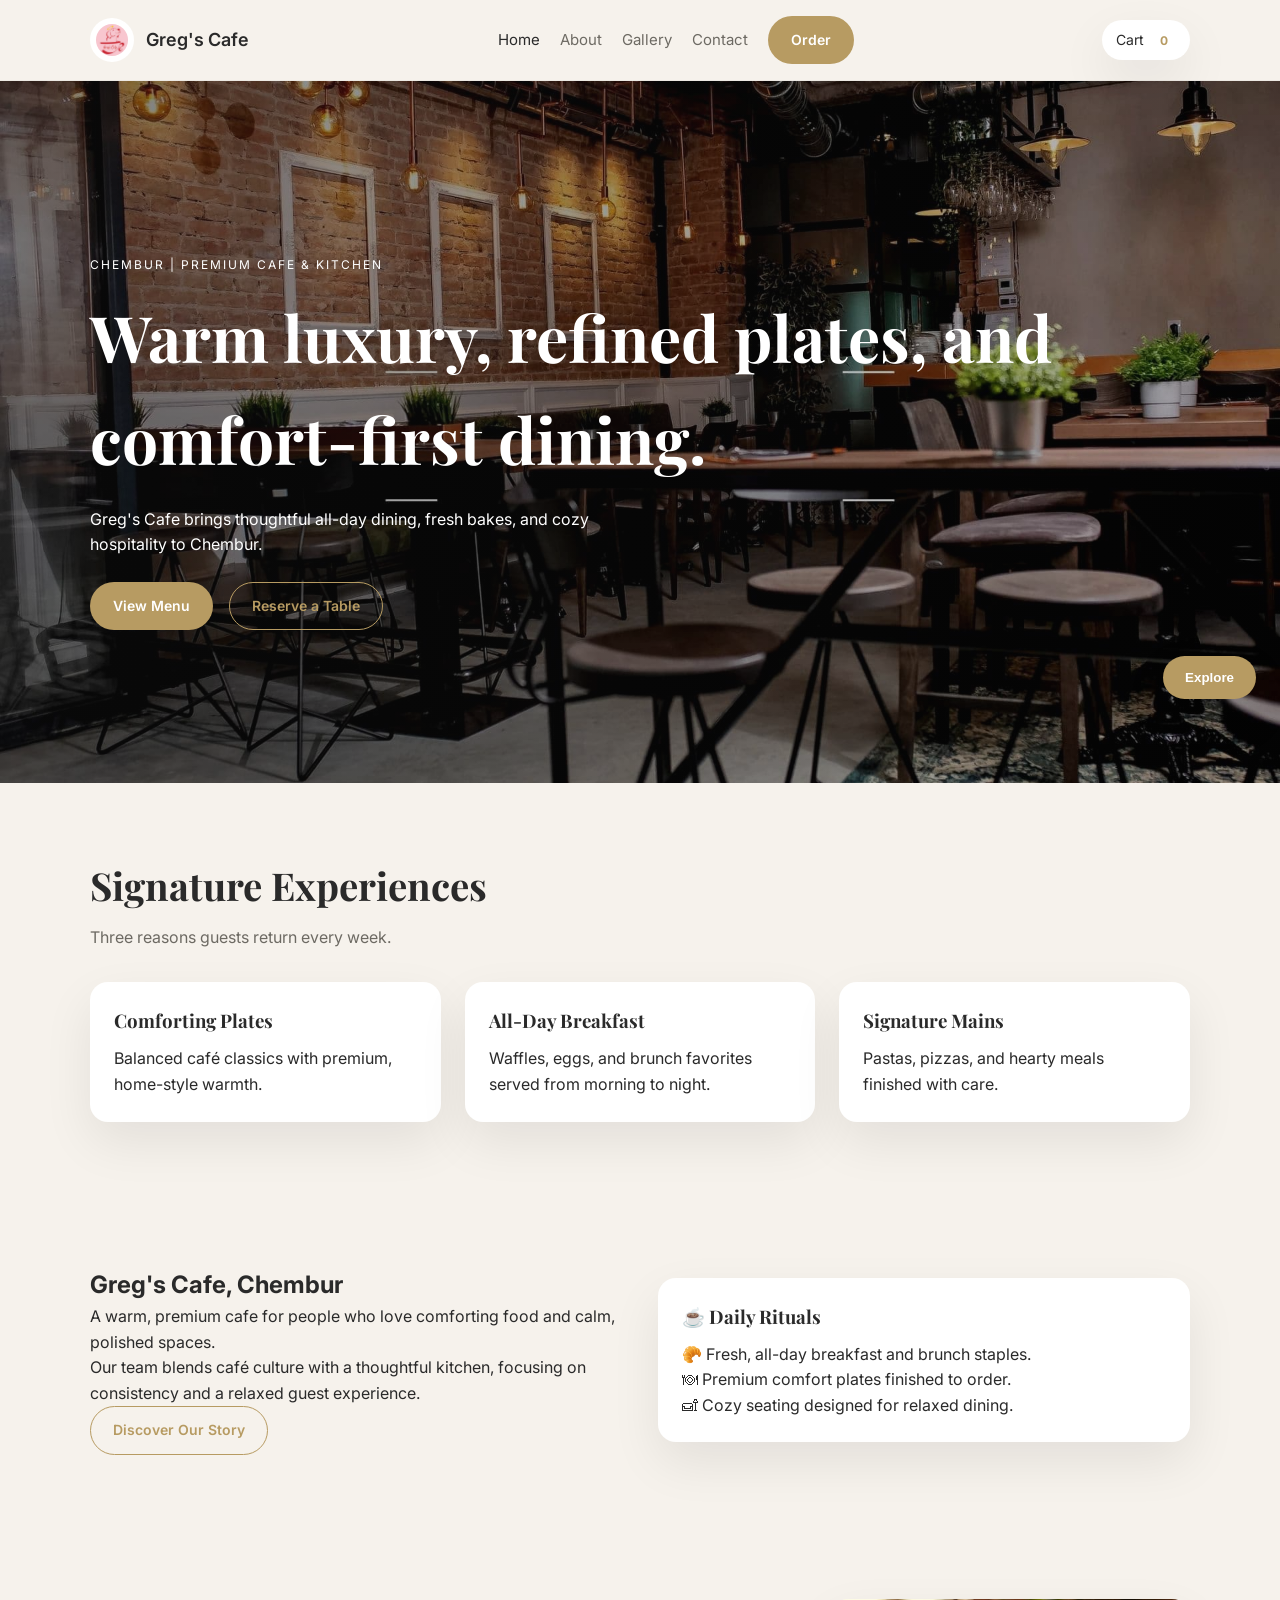
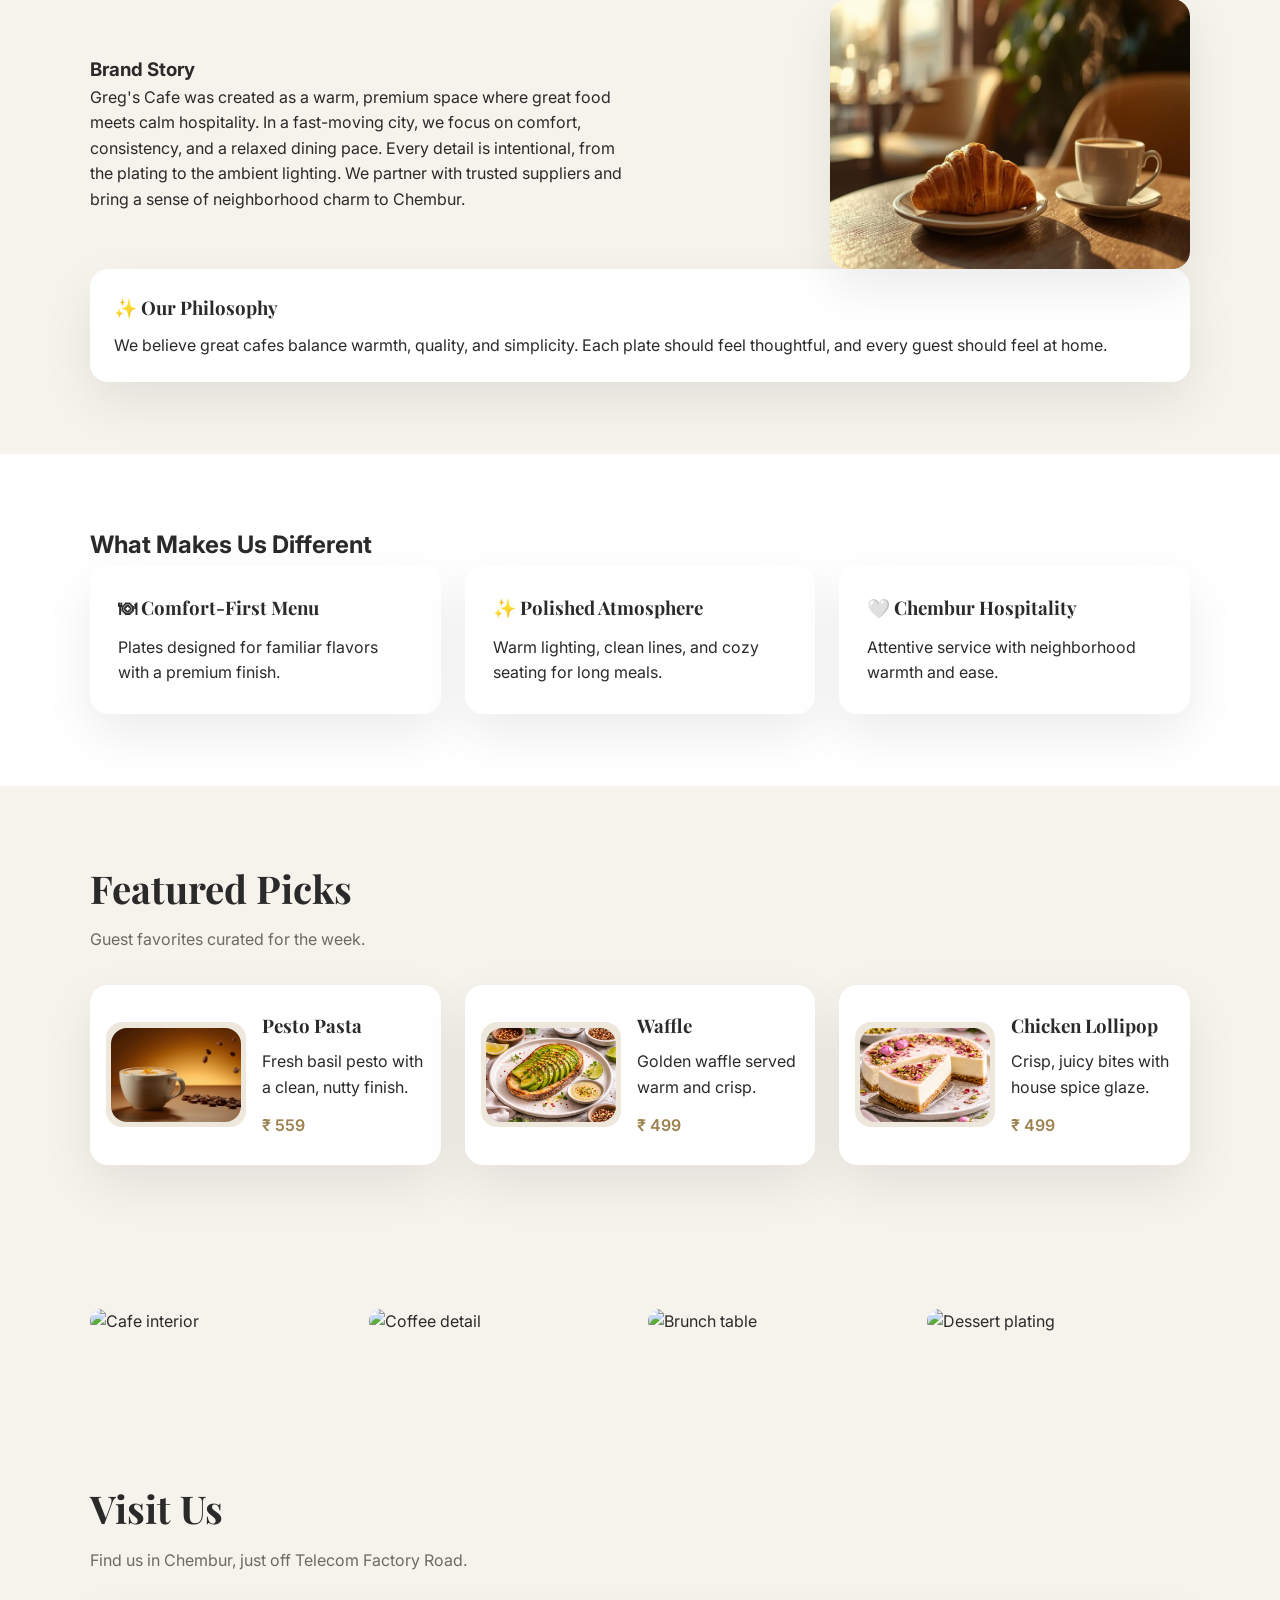
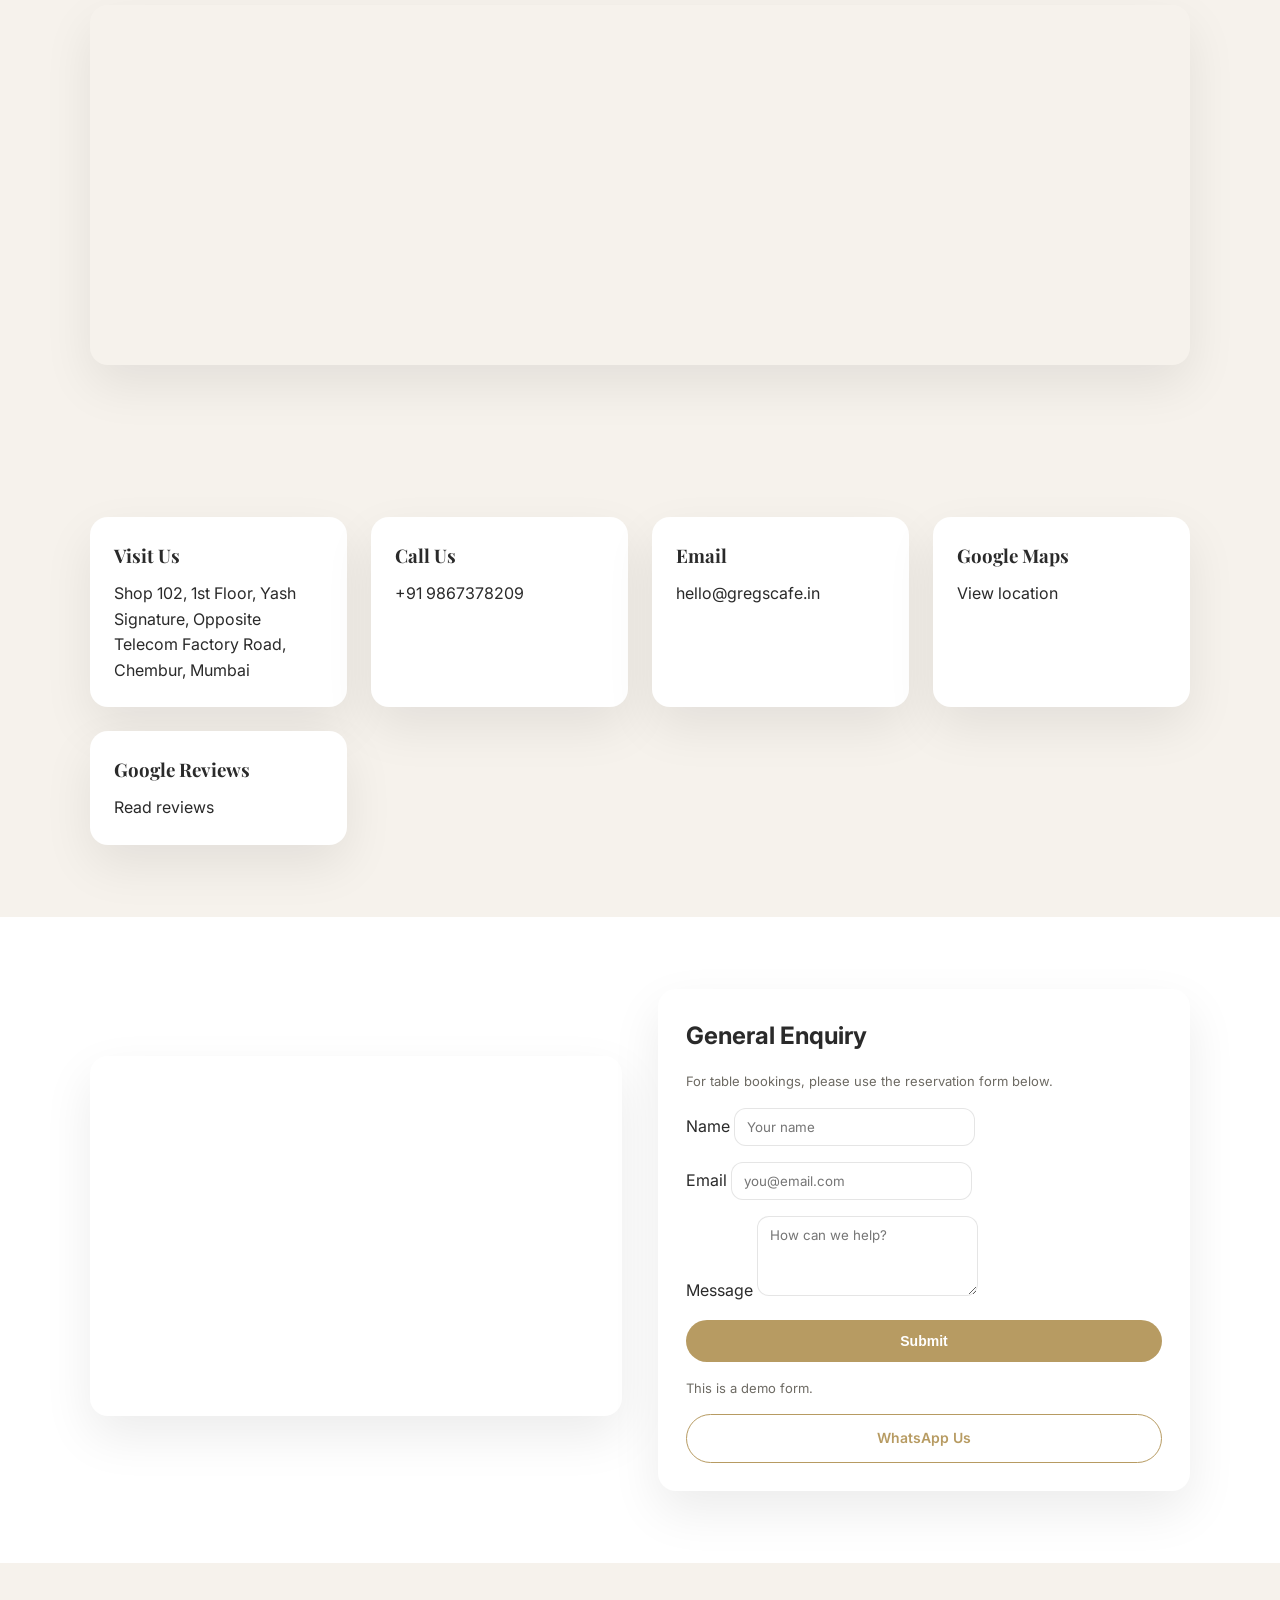
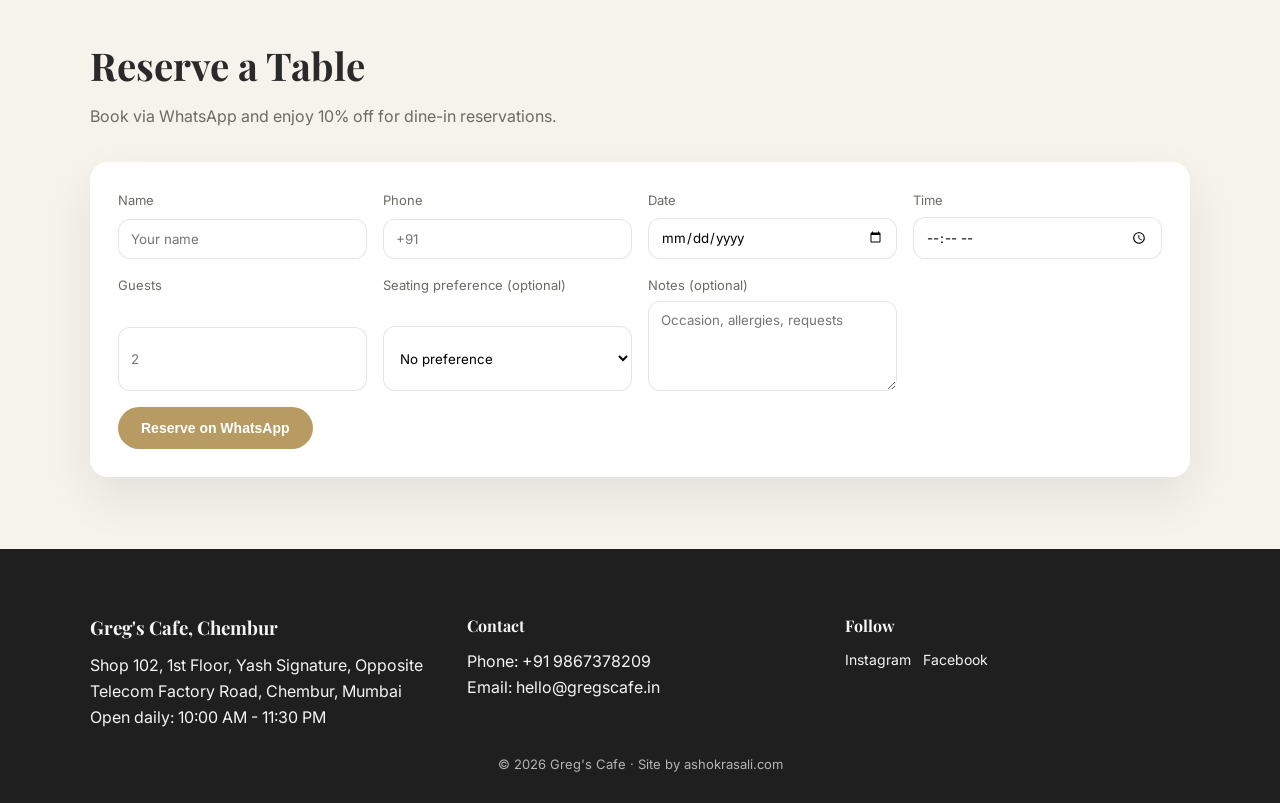
==== commit 1b6c25fa: "Polish featured picks section" ====
--- a/index.html
+++ b/index.html
@@ -133,7 +133,7 @@
       </div>
     </section>
 
-    <section class="featured section">
+    <section class="featured section featured-picks">
       <div class="container">
         <div class="section-title">
           <h2>Featured Picks</h2>
--- a/css/style.css
+++ b/css/style.css
@@ -432,6 +432,43 @@
   font-weight: 600;
   margin-top: 8px;
   display: inline-block;
+}
+
+.featured-picks .menu-card {
+  padding: 16px;
+  transition: transform 0.25s ease, box-shadow 0.25s ease;
+}
+
+.featured-picks .menu-card .menu-media {
+  border-radius: 16px;
+}
+
+.featured-picks .menu-card img {
+  width: 130px;
+  height: 94px;
+  object-fit: cover;
+  border-radius: 16px;
+  display: block;
+  flex-shrink: 0;
+}
+
+.featured-picks .menu-card h3 {
+  margin-bottom: 8px;
+}
+
+.featured-picks .menu-card p {
+  margin-bottom: 8px;
+}
+
+.featured-picks .menu-card .price {
+  margin-top: 4px;
+}
+
+@media (hover: hover) {
+  .featured-picks .menu-card:hover {
+    transform: translateY(-4px);
+    box-shadow: 0 14px 32px rgba(0, 0, 0, 0.08);
+  }
 }
 
 .map-embed iframe {
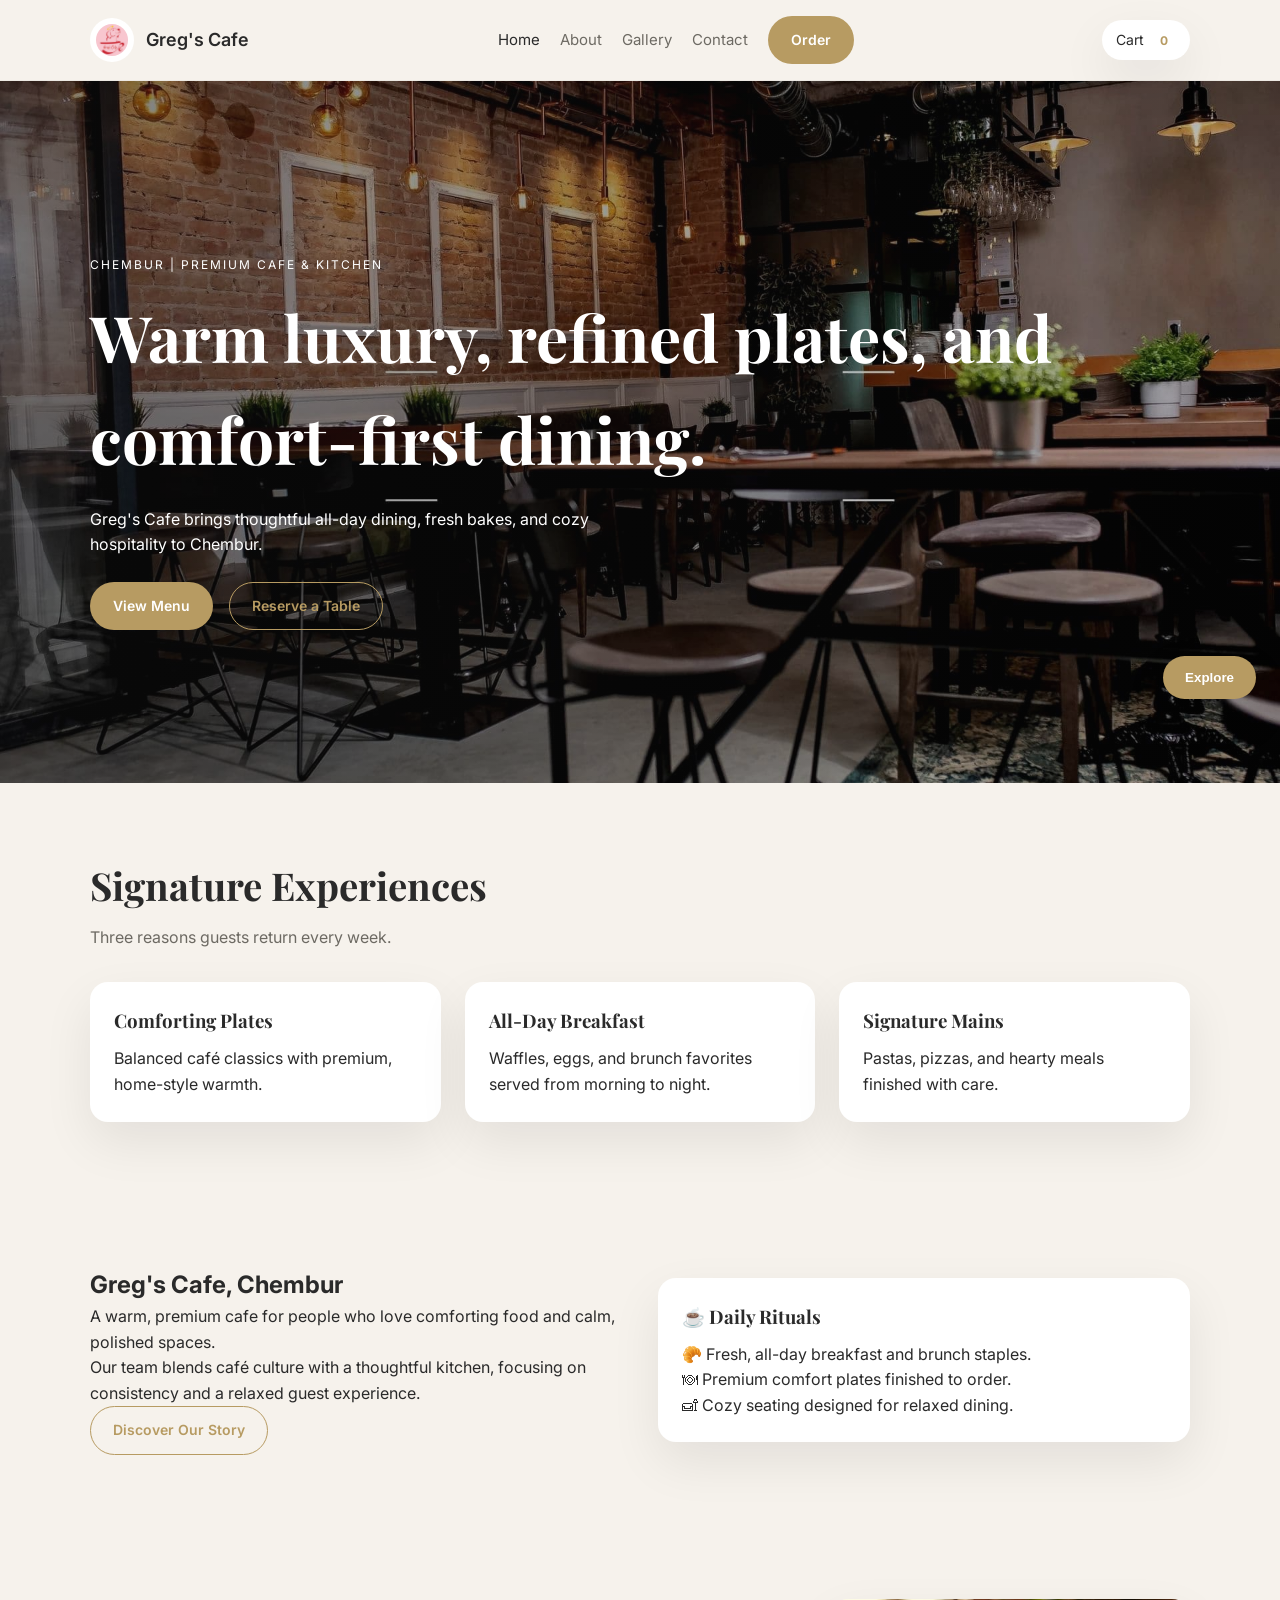
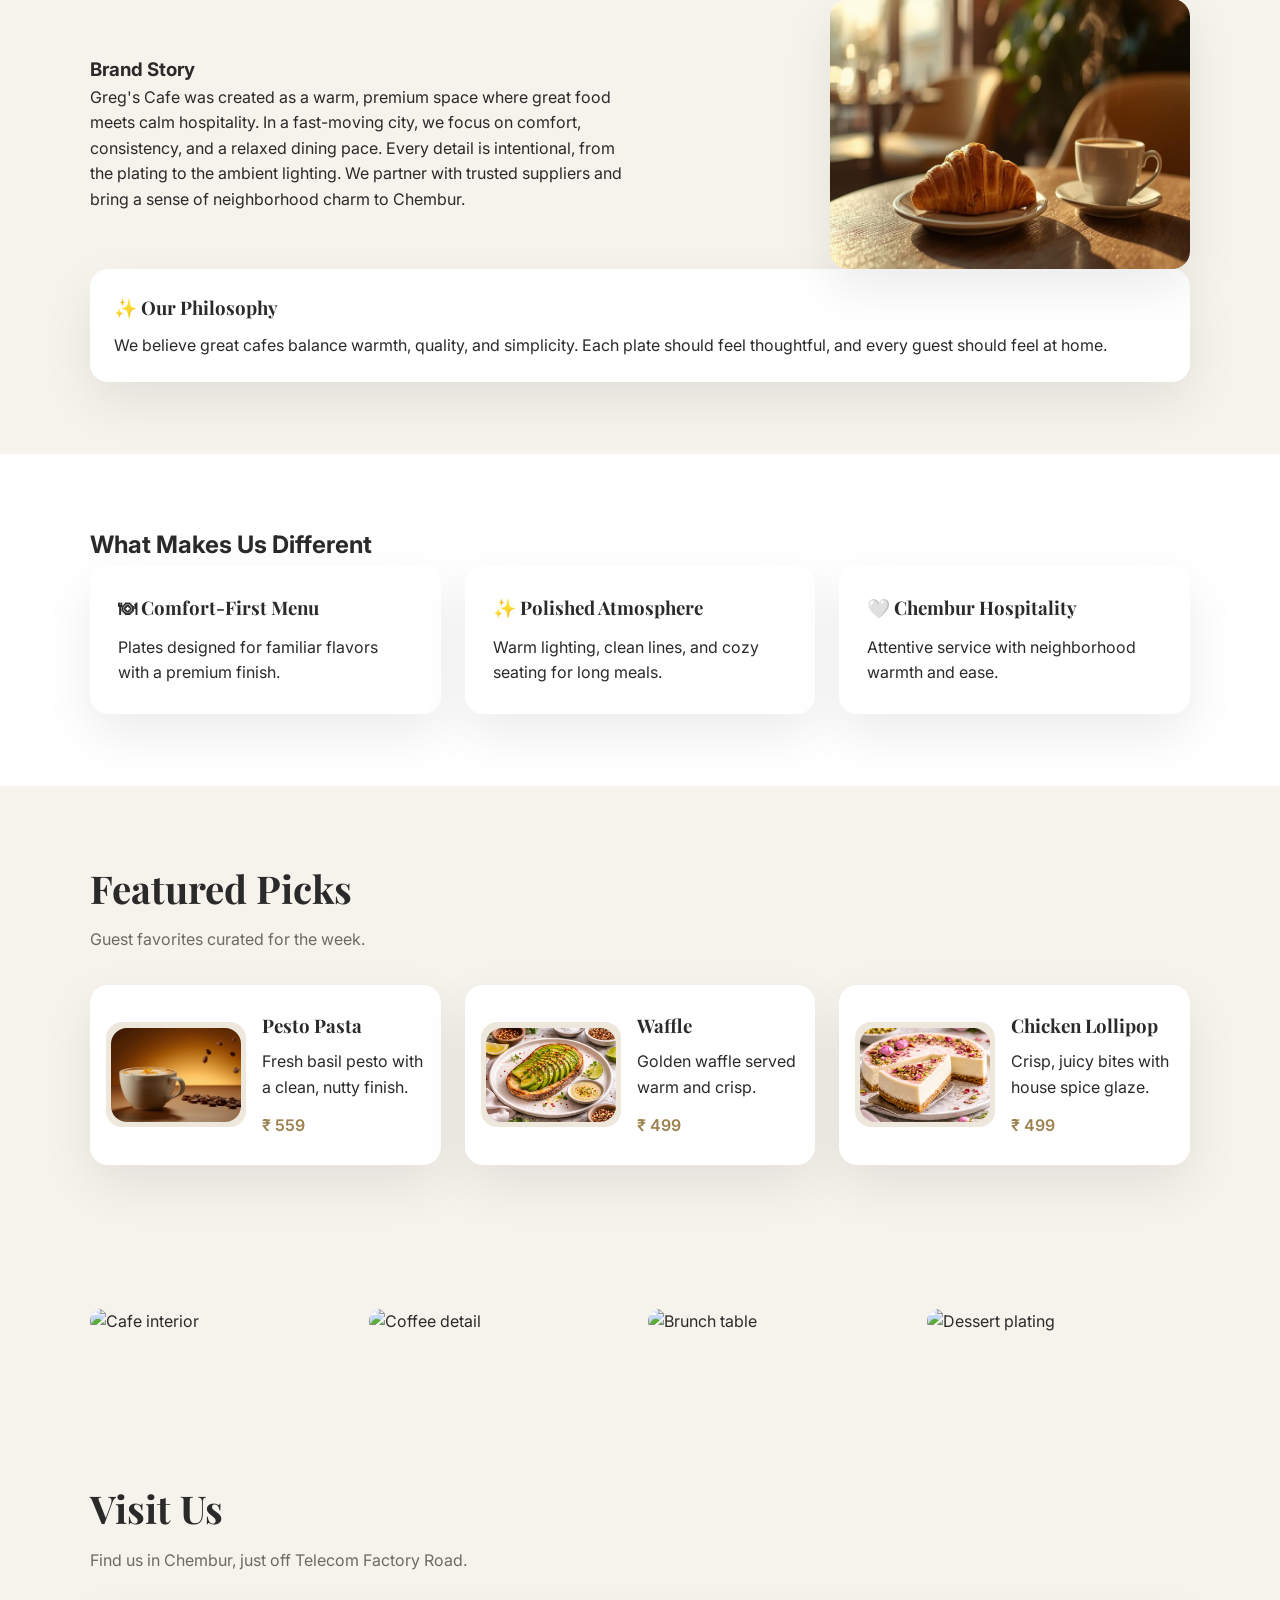
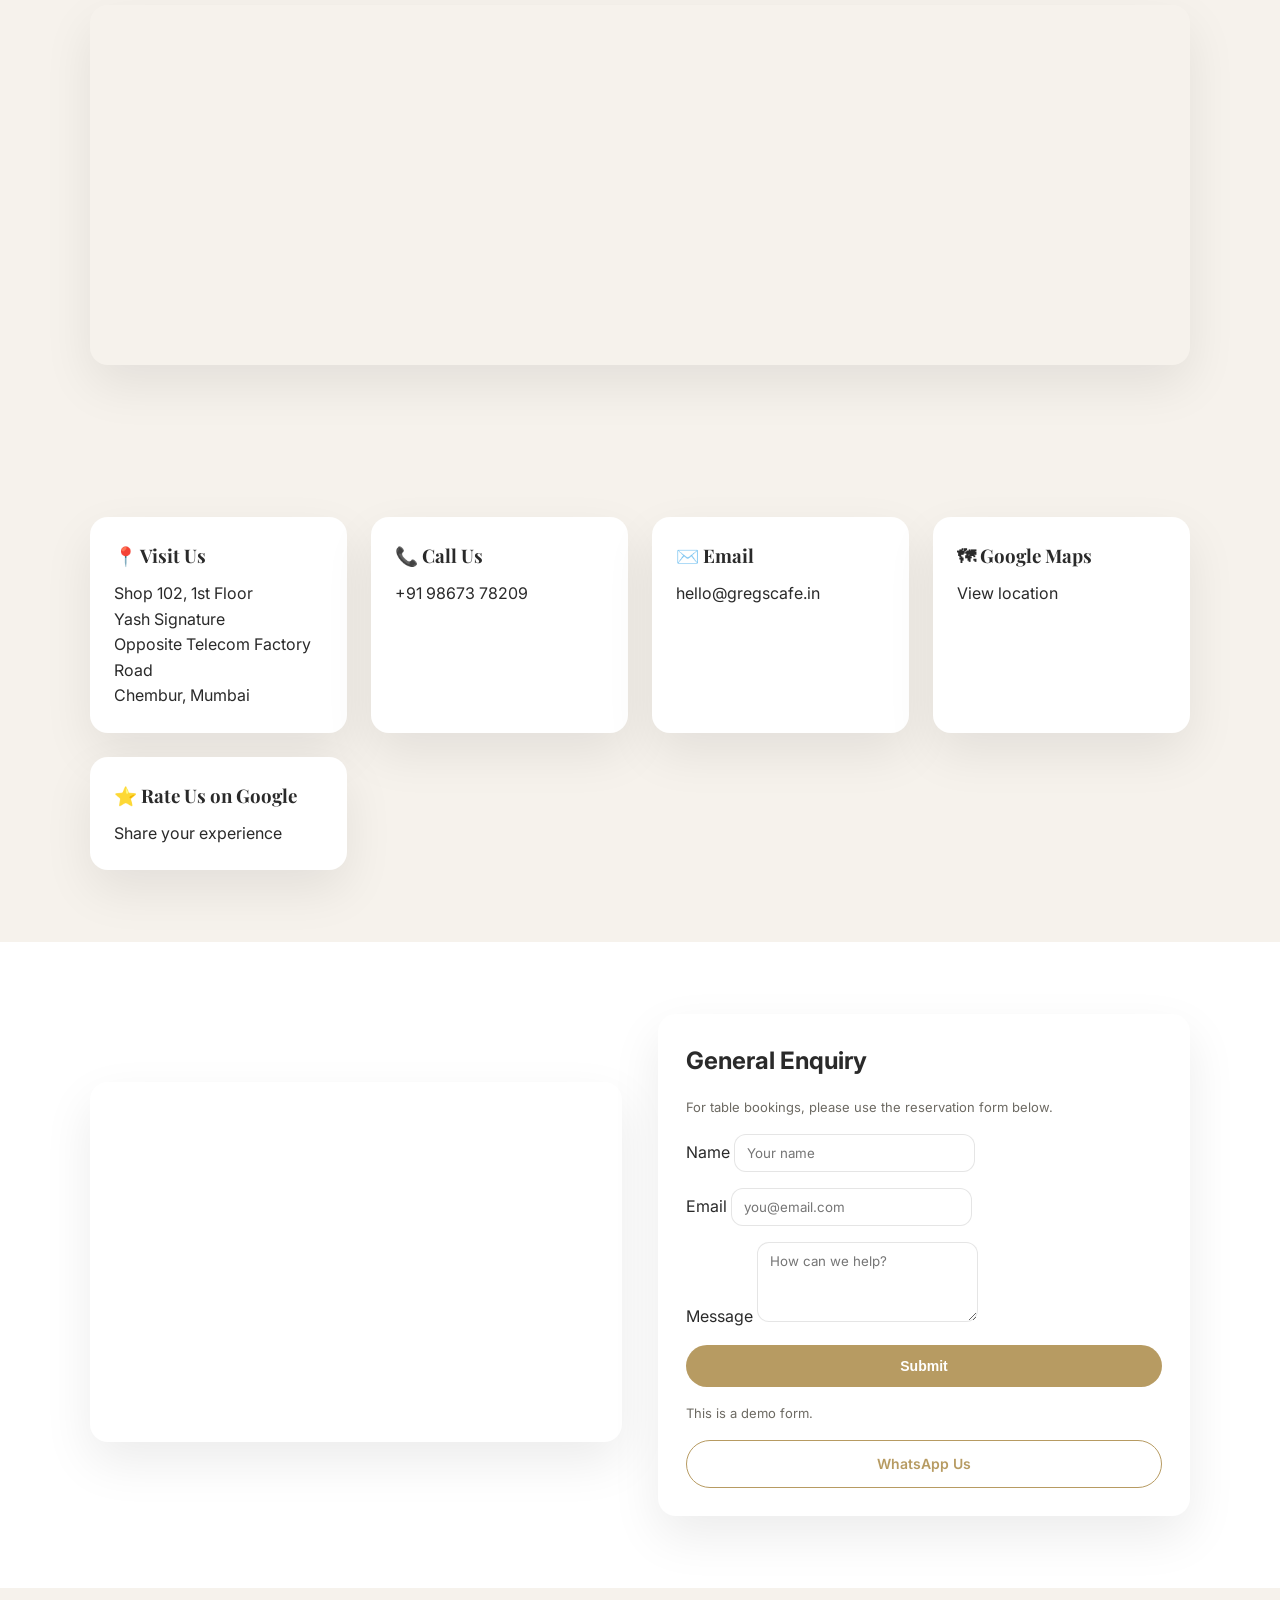
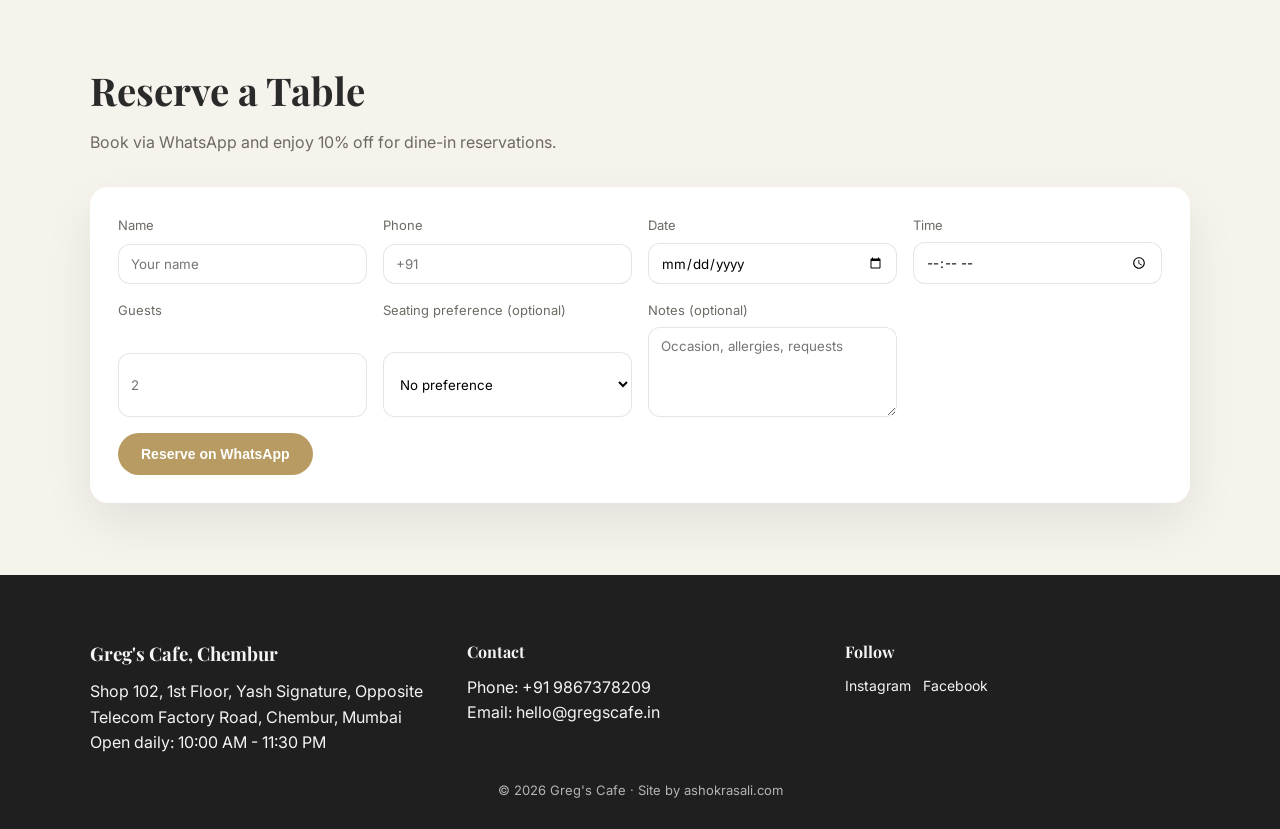
==== commit c2d8778a: "Add icons to contact cards" ====
--- a/index.html
+++ b/index.html
@@ -213,24 +213,24 @@
       <div class="container">
         <div class="card-grid">
           <div class="card">
-            <h3>Visit Us</h3>
-            <p>Shop 102, 1st Floor, Yash Signature, Opposite Telecom Factory Road, Chembur, Mumbai</p>
-          </div>
-          <div class="card">
-            <h3>Call Us</h3>
-            <p>+91 9867378209</p>
-          </div>
-          <div class="card">
-            <h3>Email</h3>
+            <h3>📍 Visit Us</h3>
+            <p>Shop 102, 1st Floor<br>Yash Signature<br>Opposite Telecom Factory Road<br>Chembur, Mumbai</p>
+          </div>
+          <div class="card">
+            <h3>📞 Call Us</h3>
+            <p>+91 98673 78209</p>
+          </div>
+          <div class="card">
+            <h3>✉️ Email</h3>
             <p>hello@gregscafe.in</p>
           </div>
           <div class="card">
-            <h3>Google Maps</h3>
+            <h3>🗺 Google Maps</h3>
             <p><a href="https://maps.app.goo.gl/ivowgNezMj78wJjz6" target="_blank" rel="noopener">View location</a></p>
           </div>
           <div class="card">
-            <h3>Google Reviews</h3>
-            <p><a href="https://www.google.com/search?q=greg%E2%80%99s+cafe+reviews" target="_blank" rel="noopener">Read reviews</a></p>
+            <h3>⭐ Rate Us on Google</h3>
+            <p><a href="https://www.google.com/search?q=greg%E2%80%99s+cafe+reviews" target="_blank" rel="noopener">Share your experience</a></p>
           </div>
         </div>
       </div>
--- a/css/style.css
+++ b/css/style.css
@@ -1361,6 +1361,23 @@
   .m-viewcart__cta.btn {
     padding: 10px 18px;
     font-size: 13px;
+  }
+
+  .featured-picks .menu-card {
+    padding: 16px;
+  }
+
+  .featured-picks .menu-card .menu-media {
+    aspect-ratio: auto;
+    height: auto;
+    background: transparent;
+  }
+
+  .featured-picks .menu-card img {
+    width: 100%;
+    height: 140px;
+    object-fit: cover;
+    border-radius: 16px;
   }
 }
 
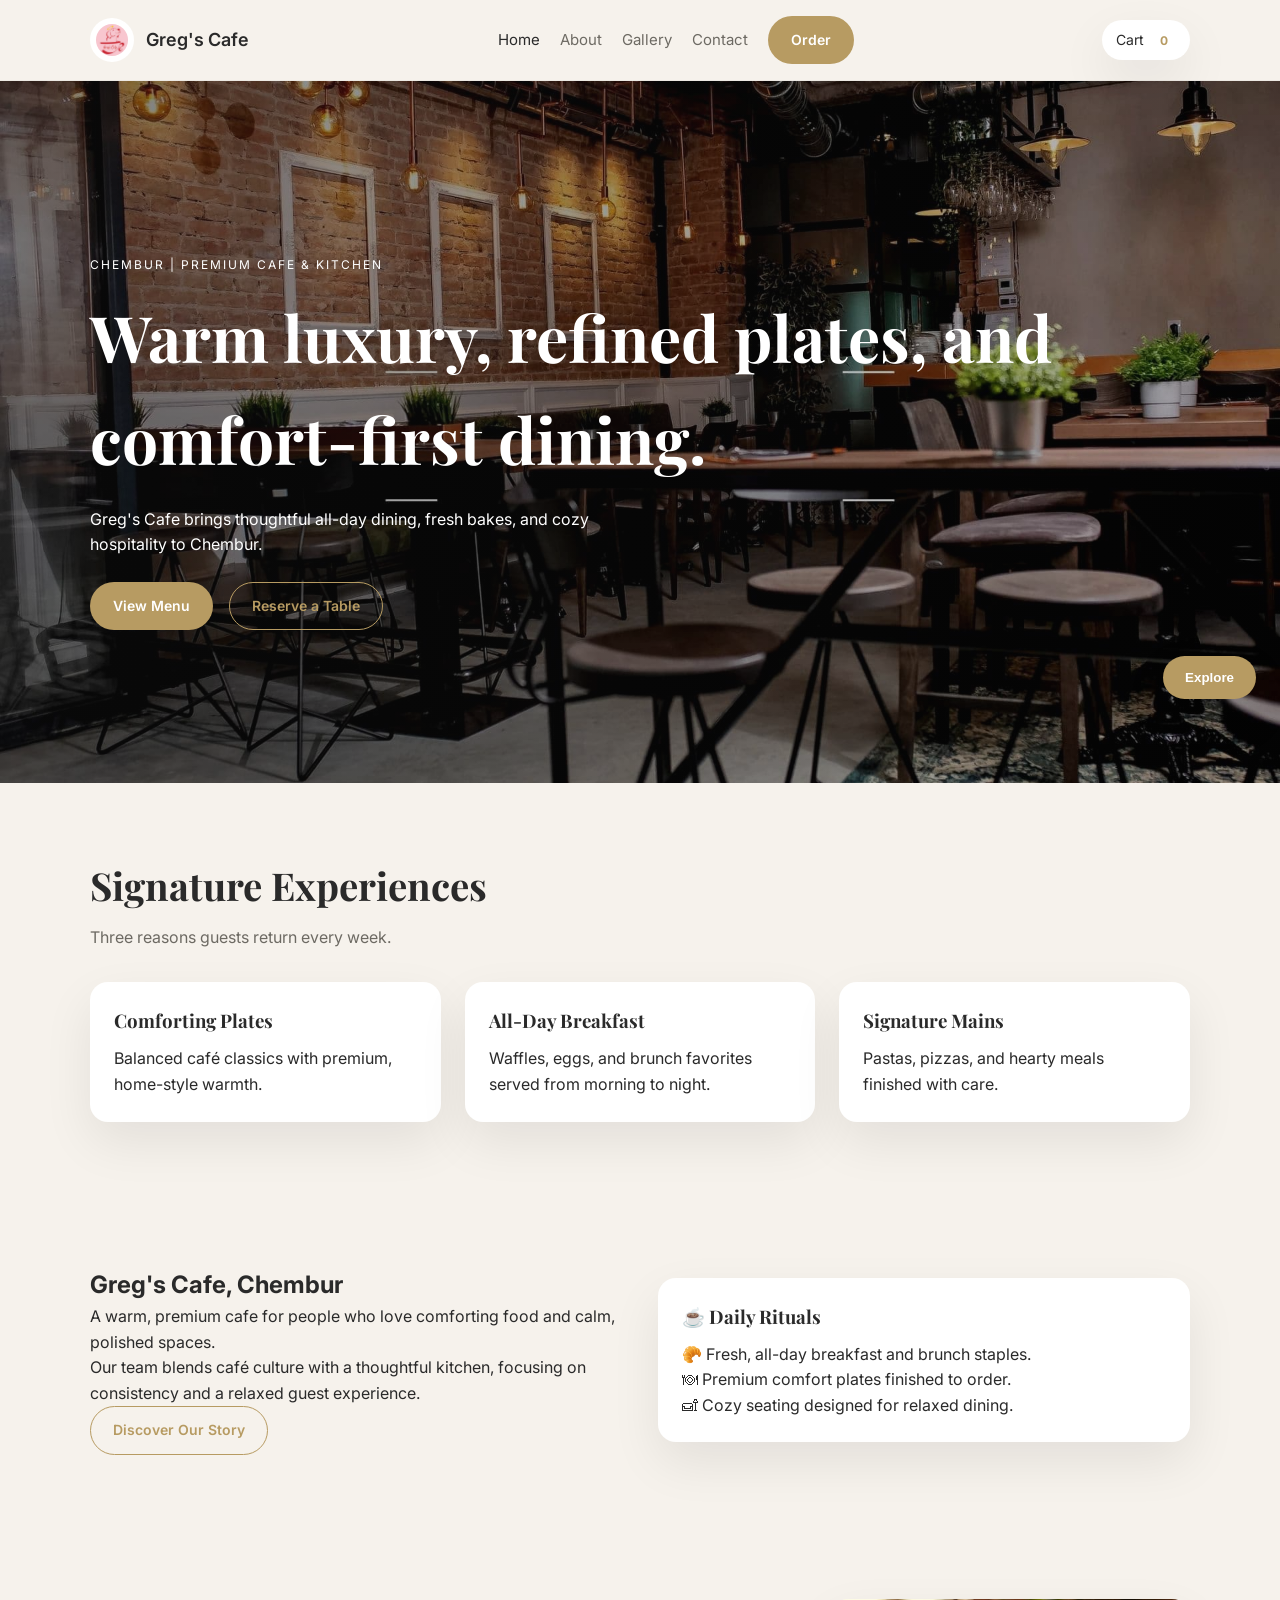
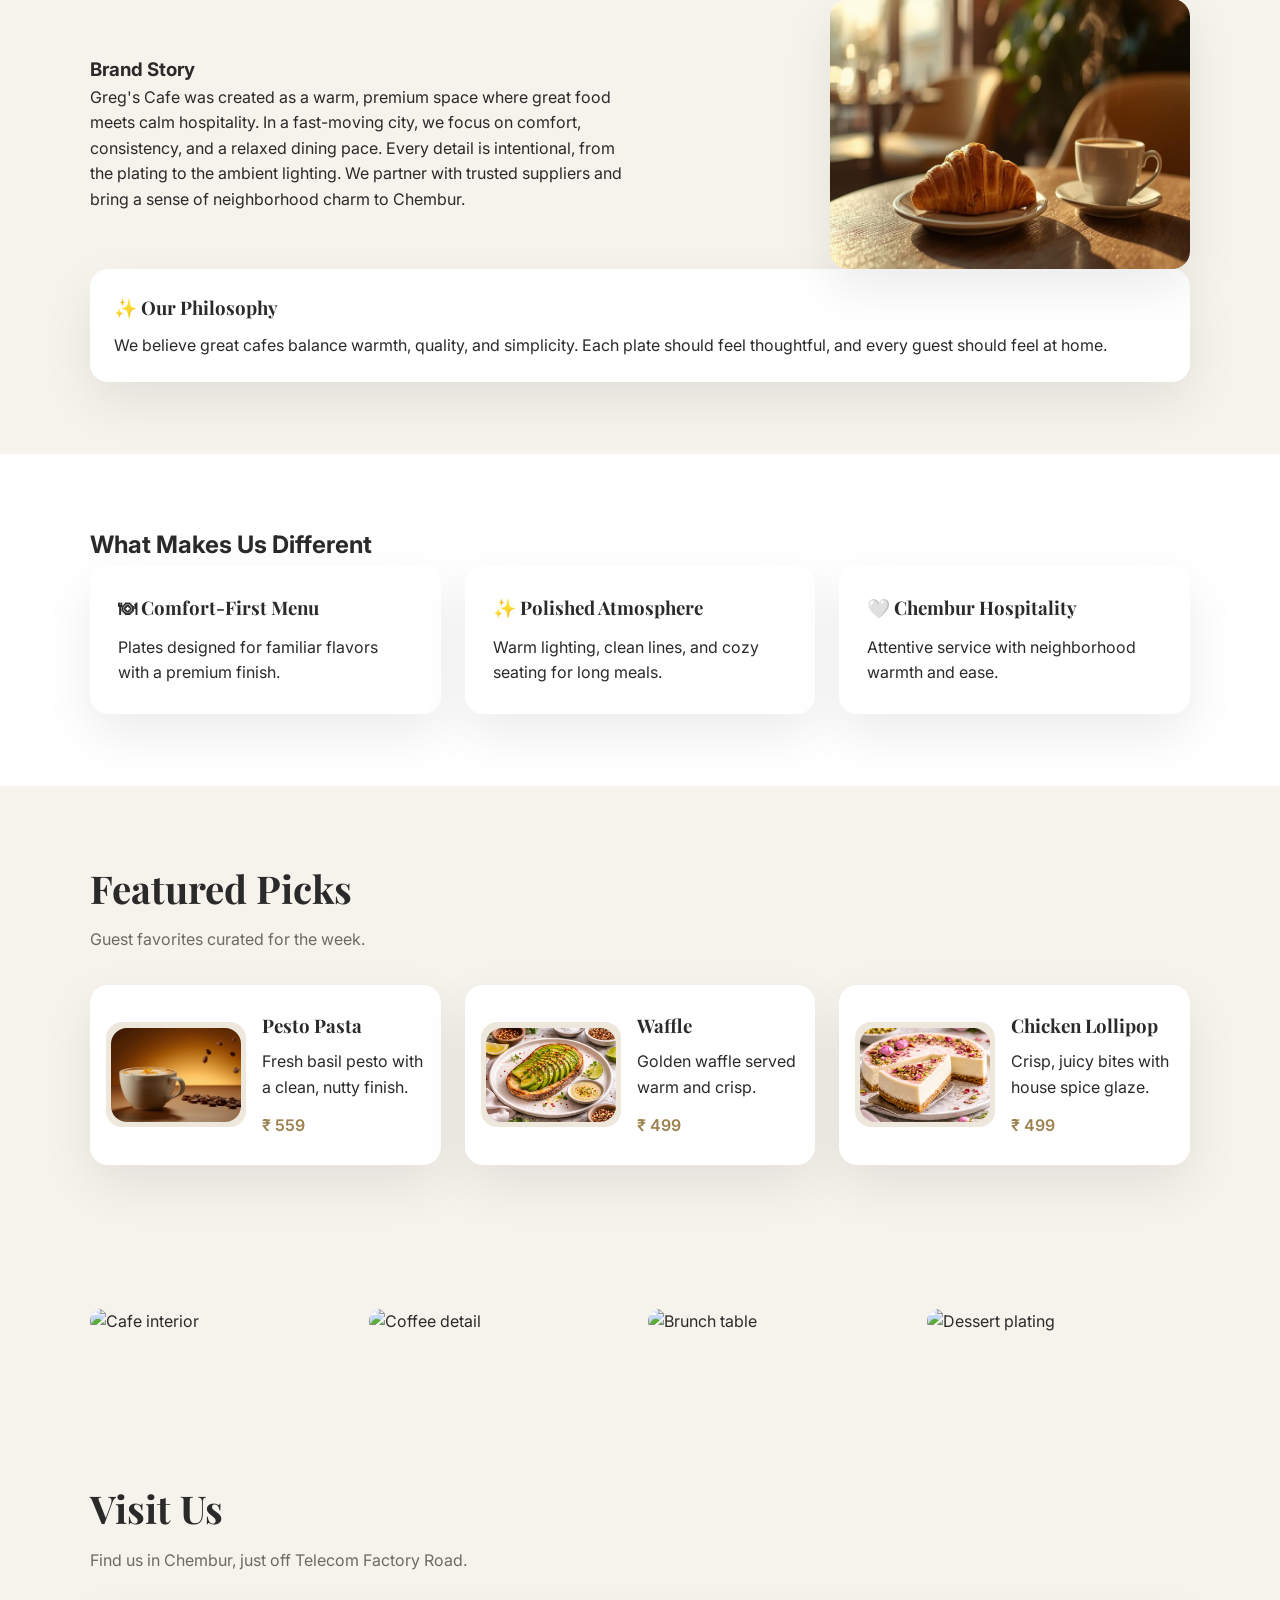
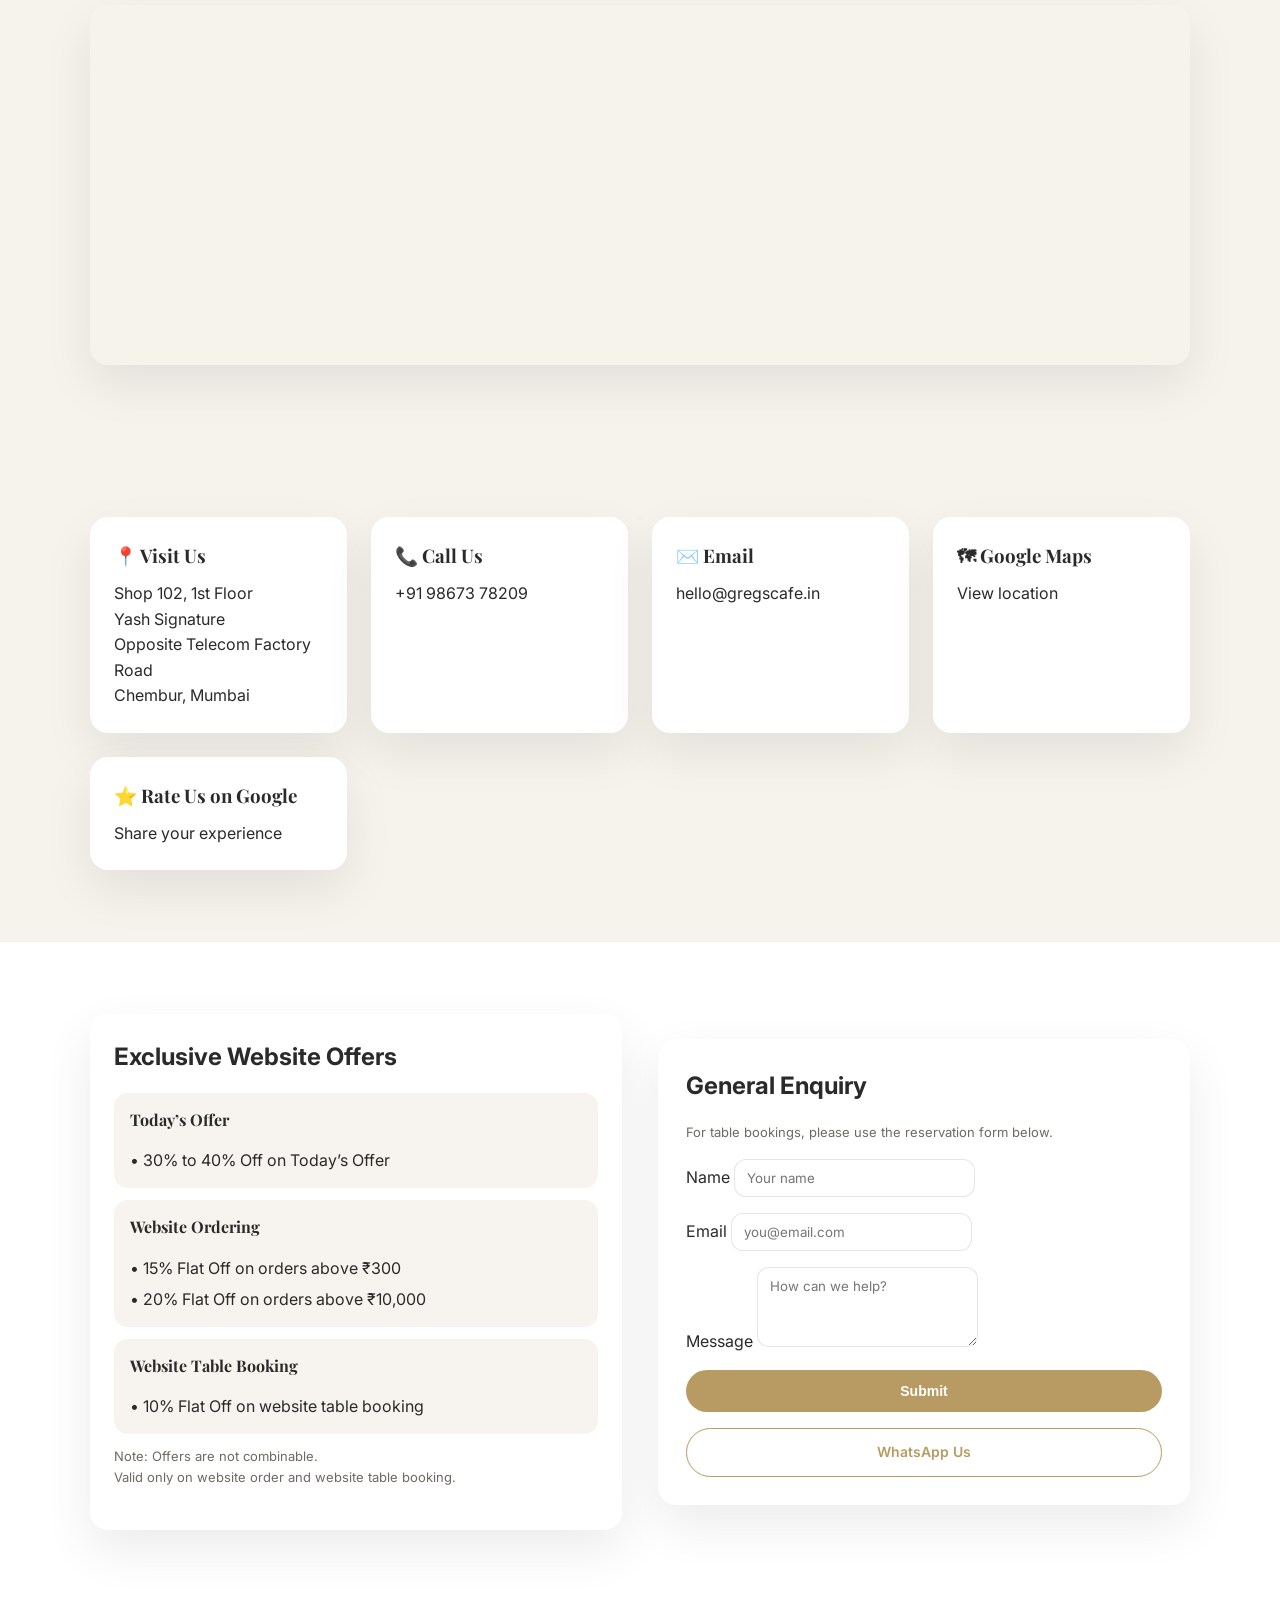
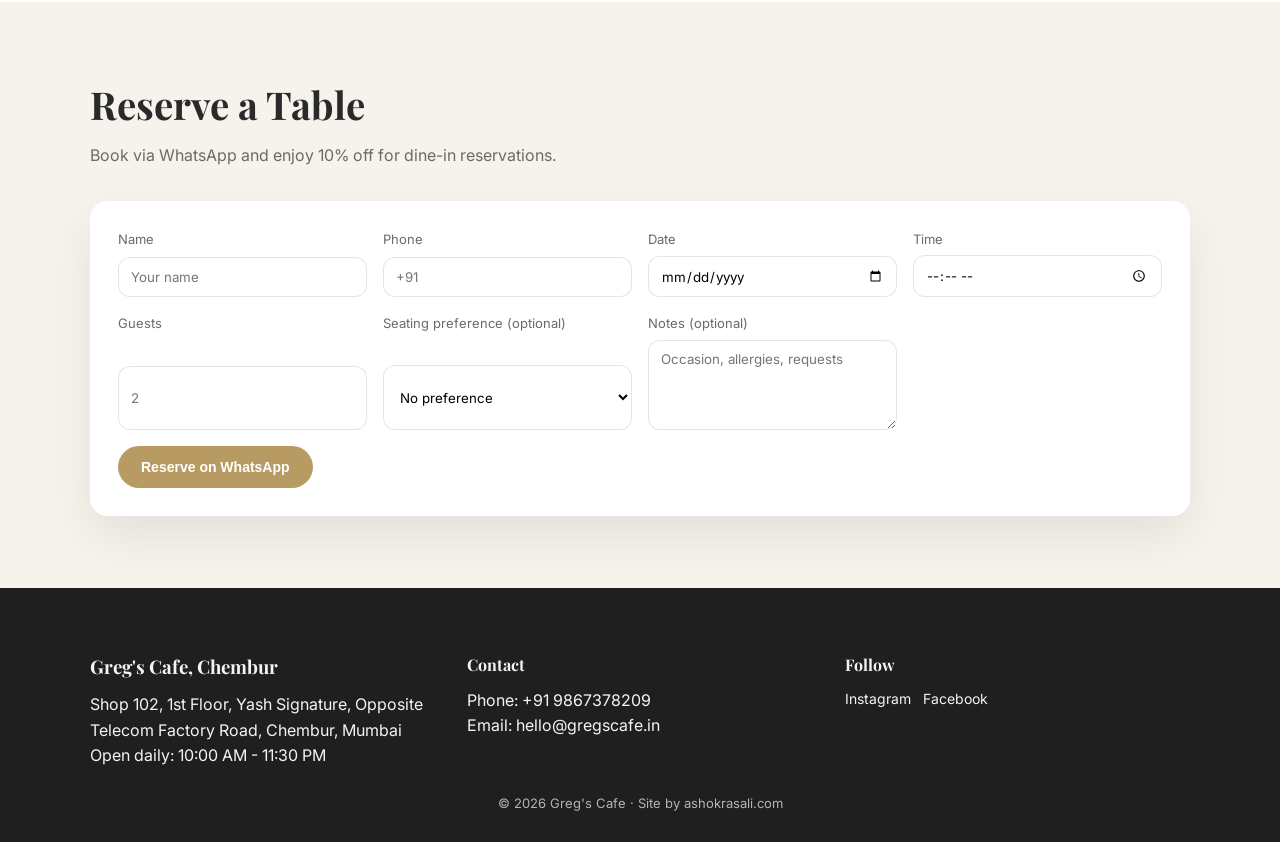
==== commit 3f811de3: "Polish website offer card layout" ====
--- a/index.html
+++ b/index.html
@@ -238,30 +238,39 @@
 
     <section class="section alt">
       <div class="container split">
-        <div class="map-embed">
-          <iframe
-            title="Greg's Cafe location"
-            src="https://maps.google.com/maps?q=Shop%20102%2C%201st%20Floor%2C%20Yash%20Signature%2C%20Opposite%20Telecom%20Factory%20Road%2C%20Chembur%2C%20Mumbai&t=&z=15&ie=UTF8&iwloc=&output=embed"
-            loading="lazy"
-          ></iframe>
-        </div>
-        <form class="contact-form">
+        <div class="card website-offer-card">
+          <h2>Exclusive Website Offers</h2>
+          <div class="offer-group">
+            <h3>Today’s Offer</h3>
+            <p>• 30% to 40% Off on Today’s Offer</p>
+          </div>
+          <div class="offer-group">
+            <h3>Website Ordering</h3>
+            <p>• 15% Flat Off on orders above ₹300</p>
+            <p>• 20% Flat Off on orders above ₹10,000</p>
+          </div>
+          <div class="offer-group">
+            <h3>Website Table Booking</h3>
+            <p>• 10% Flat Off on website table booking</p>
+          </div>
+          <p class="offer-note">Note: Offers are not combinable.<br>Valid only on website order and website table booking.</p>
+        </div>
+        <form class="contact-form" id="generalEnquiryForm">
           <h2>General Enquiry</h2>
           <p class="form-note">For table bookings, please use the reservation form below.</p>
           <label>
             Name
-            <input type="text" placeholder="Your name" />
+            <input type="text" id="generalEnquiryName" placeholder="Your name" required />
           </label>
           <label>
             Email
-            <input type="email" placeholder="you@email.com" />
+            <input type="email" id="generalEnquiryEmail" placeholder="you@email.com" required />
           </label>
           <label>
             Message
-            <textarea placeholder="How can we help?"></textarea>
-          </label>
-          <button type="button" class="btn btn-primary" id="demoForm">Submit</button>
-          <p class="form-note" id="demoFormNote">This is a demo form.</p>
+            <textarea id="generalEnquiryMessage" placeholder="How can we help?" required></textarea>
+          </label>
+          <button type="submit" class="btn btn-primary" id="demoForm">Submit</button>
           <a class="btn btn-outline" href="https://wa.me/919867378209" target="_blank" rel="noopener">WhatsApp Us</a>
         </form>
       </div>
--- a/css/style.css
+++ b/css/style.css
@@ -469,6 +469,35 @@
     transform: translateY(-4px);
     box-shadow: 0 14px 32px rgba(0, 0, 0, 0.08);
   }
+}
+
+.website-offer-card h2 {
+  margin-bottom: 16px;
+}
+
+.website-offer-card .offer-group {
+  background: #f7f3ee;
+  border-radius: 14px;
+  padding: 14px 16px;
+  display: grid;
+  gap: 6px;
+  margin-bottom: 12px;
+}
+
+.website-offer-card .offer-group h3 {
+  font-family: "Playfair Display", serif;
+  font-size: 16px;
+}
+
+.website-offer-card .offer-group p {
+  margin: 0;
+  color: var(--text);
+}
+
+.website-offer-card .offer-note {
+  font-size: 13px;
+  color: var(--muted);
+  margin-top: 6px;
 }
 
 .map-embed iframe {
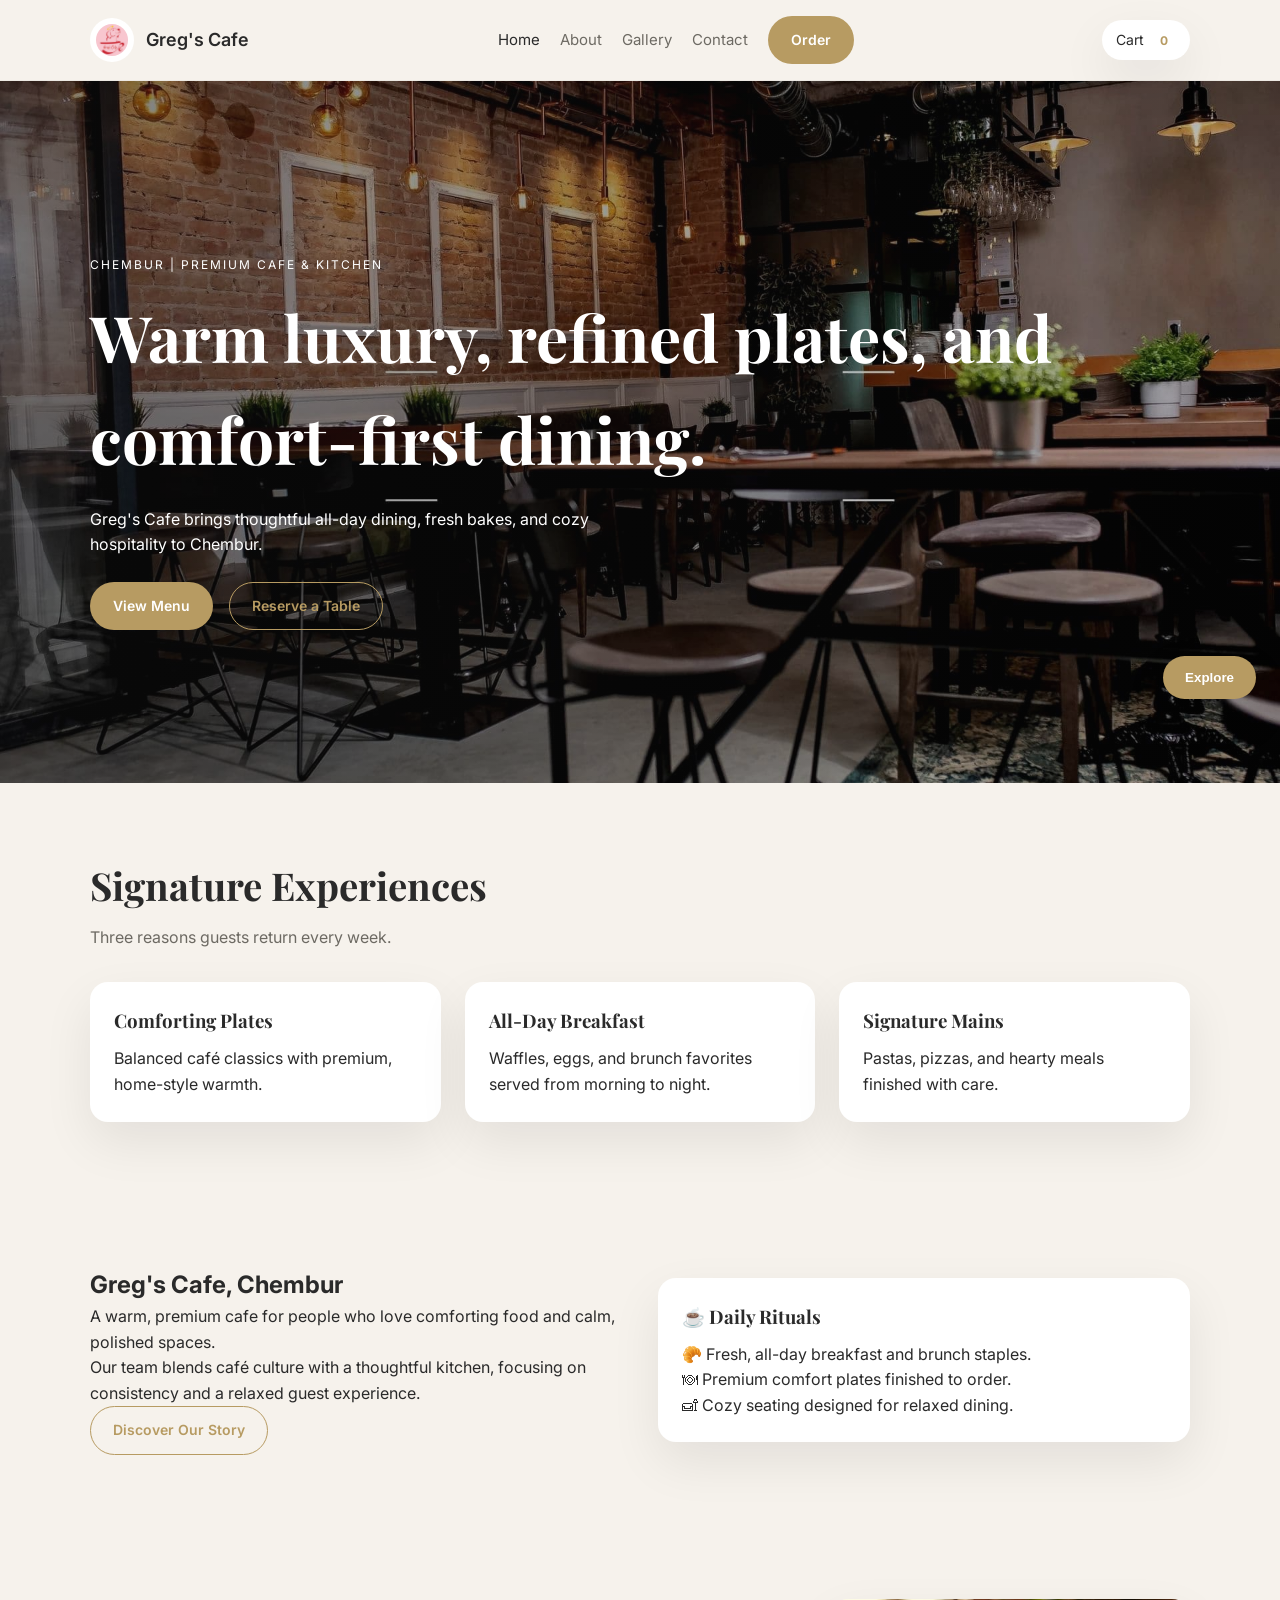
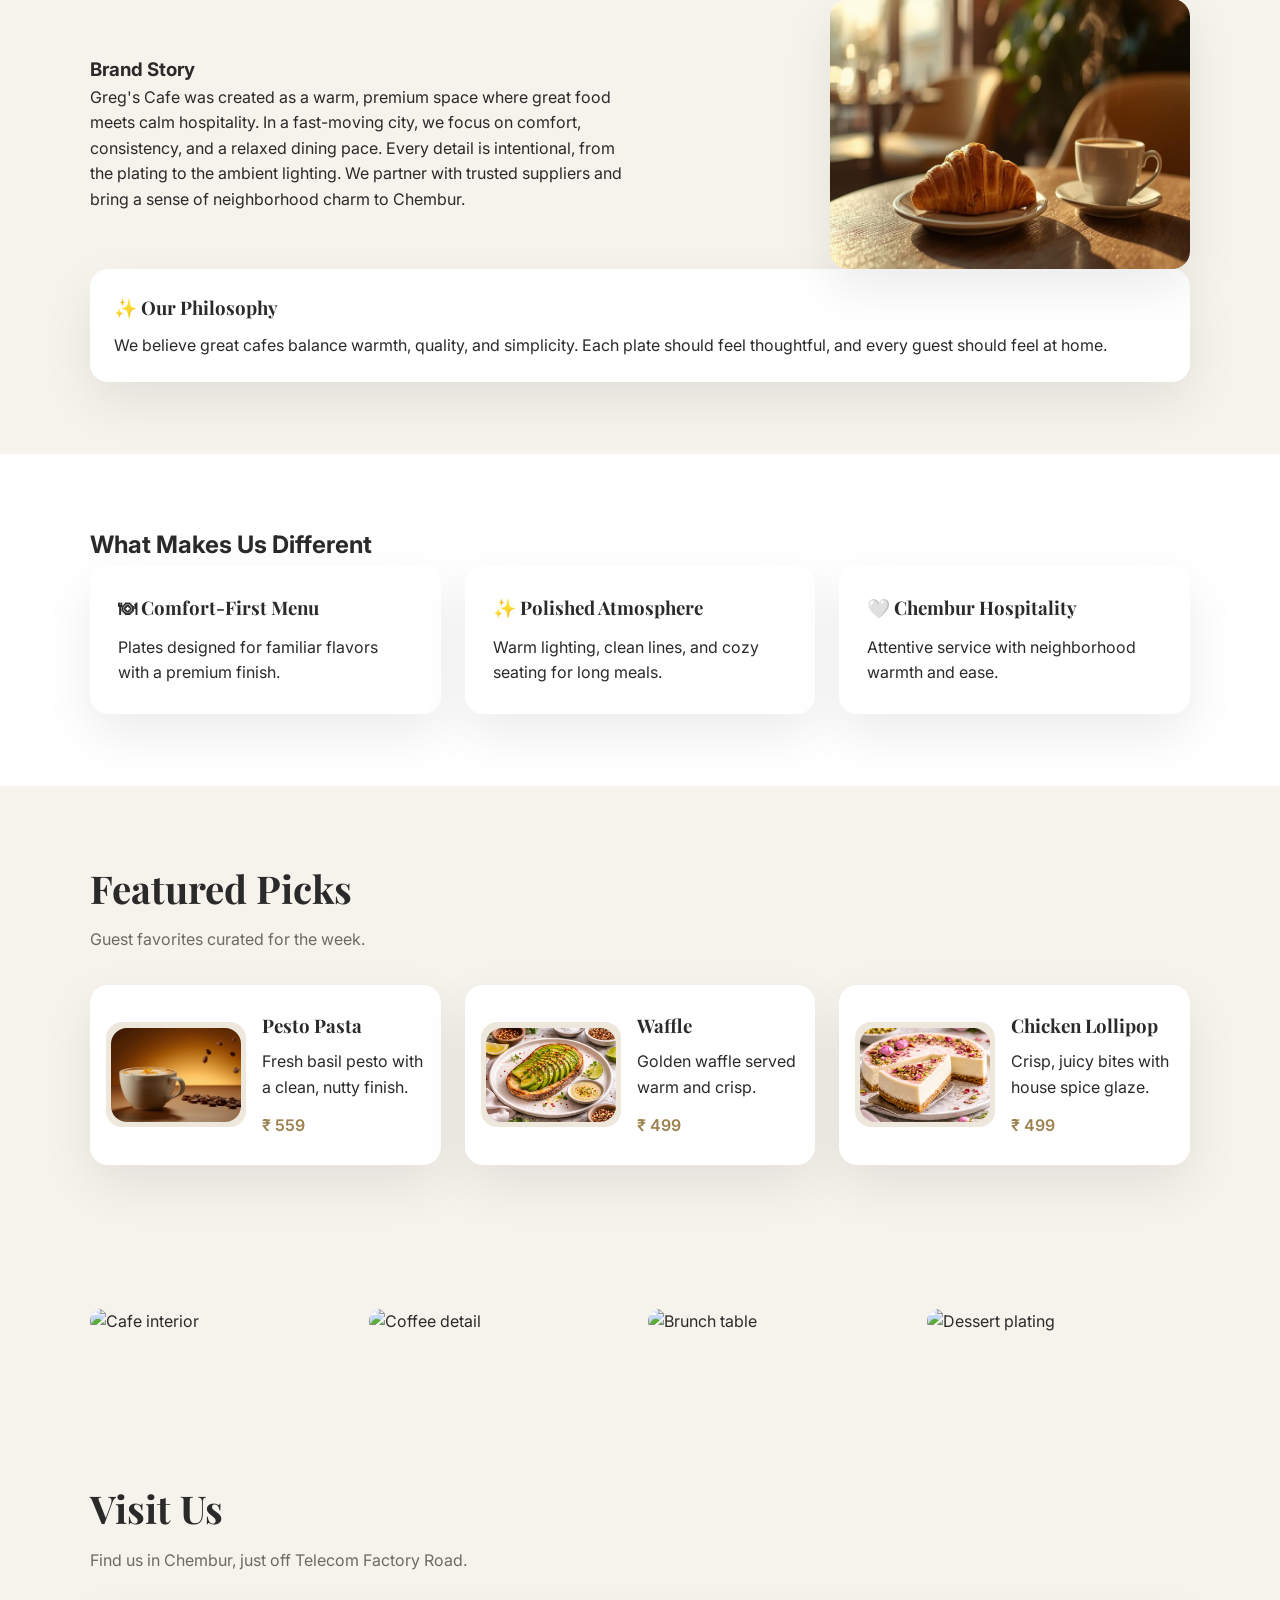
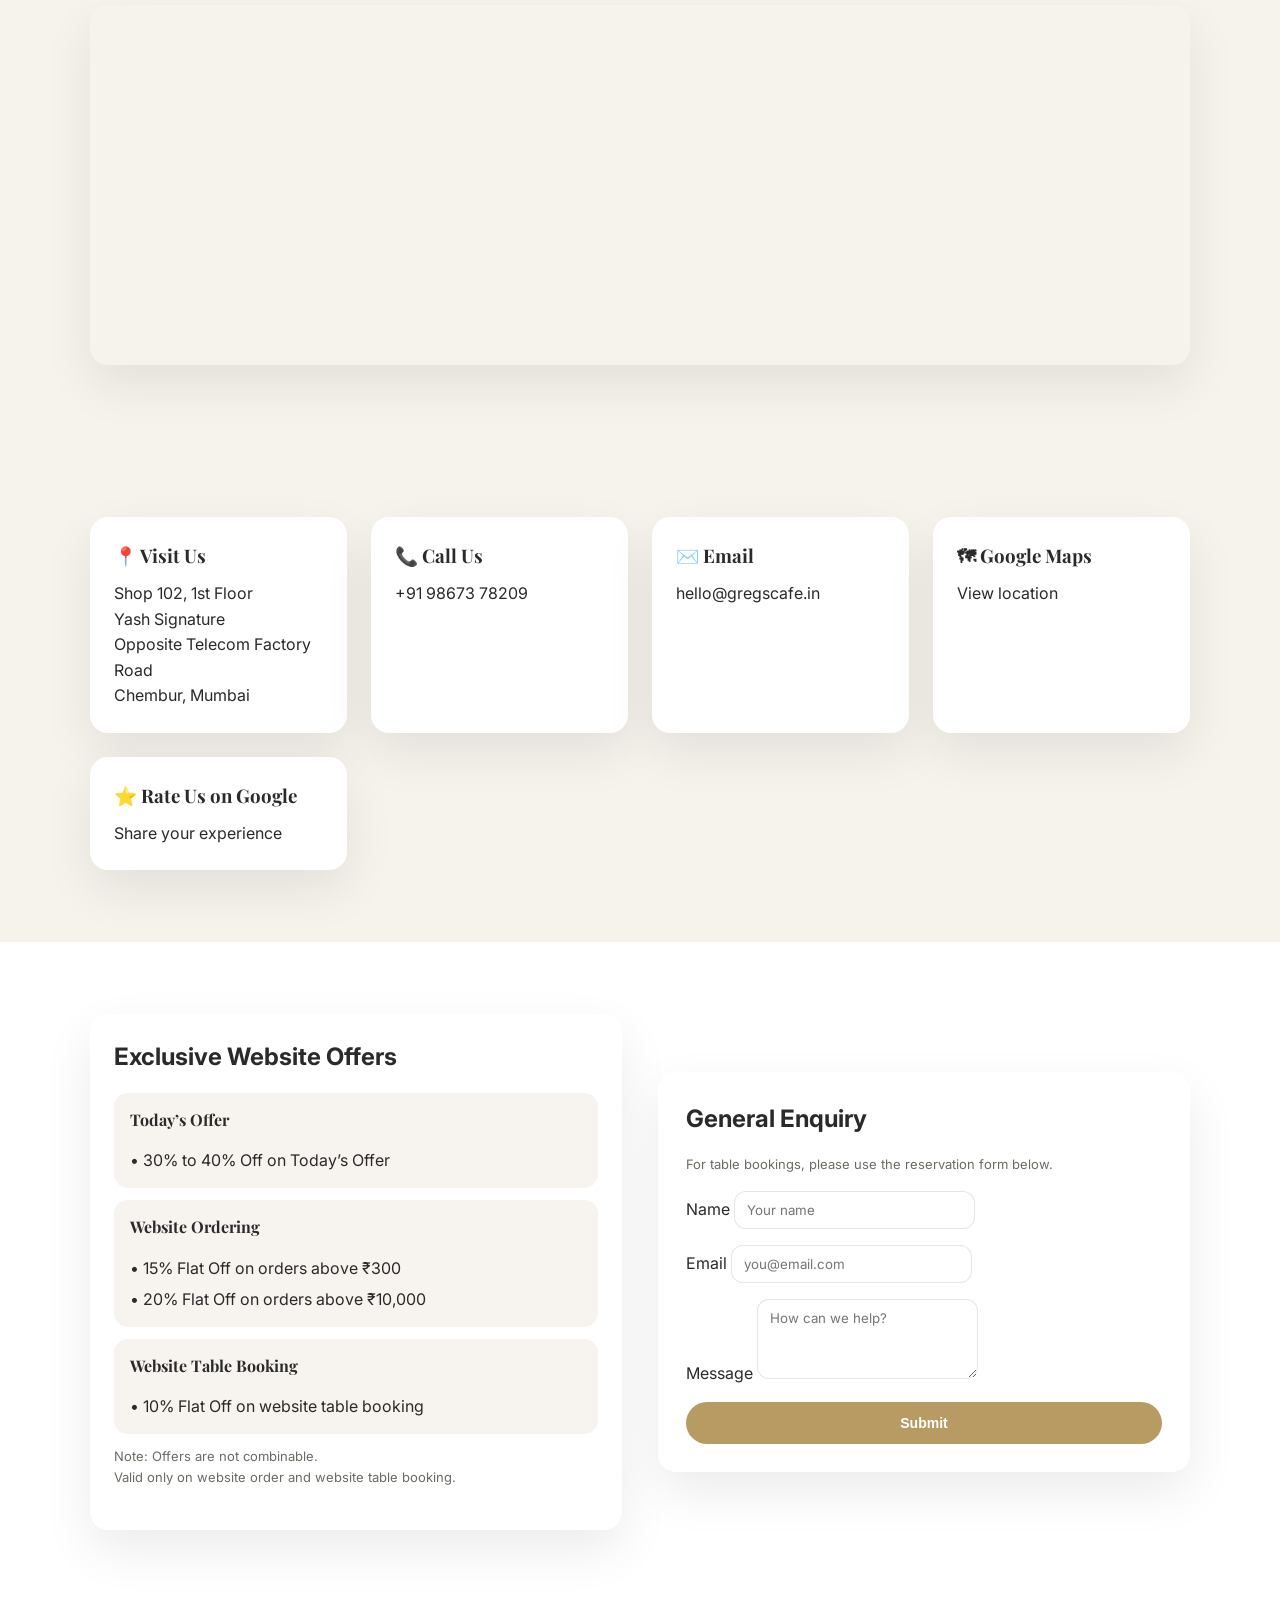
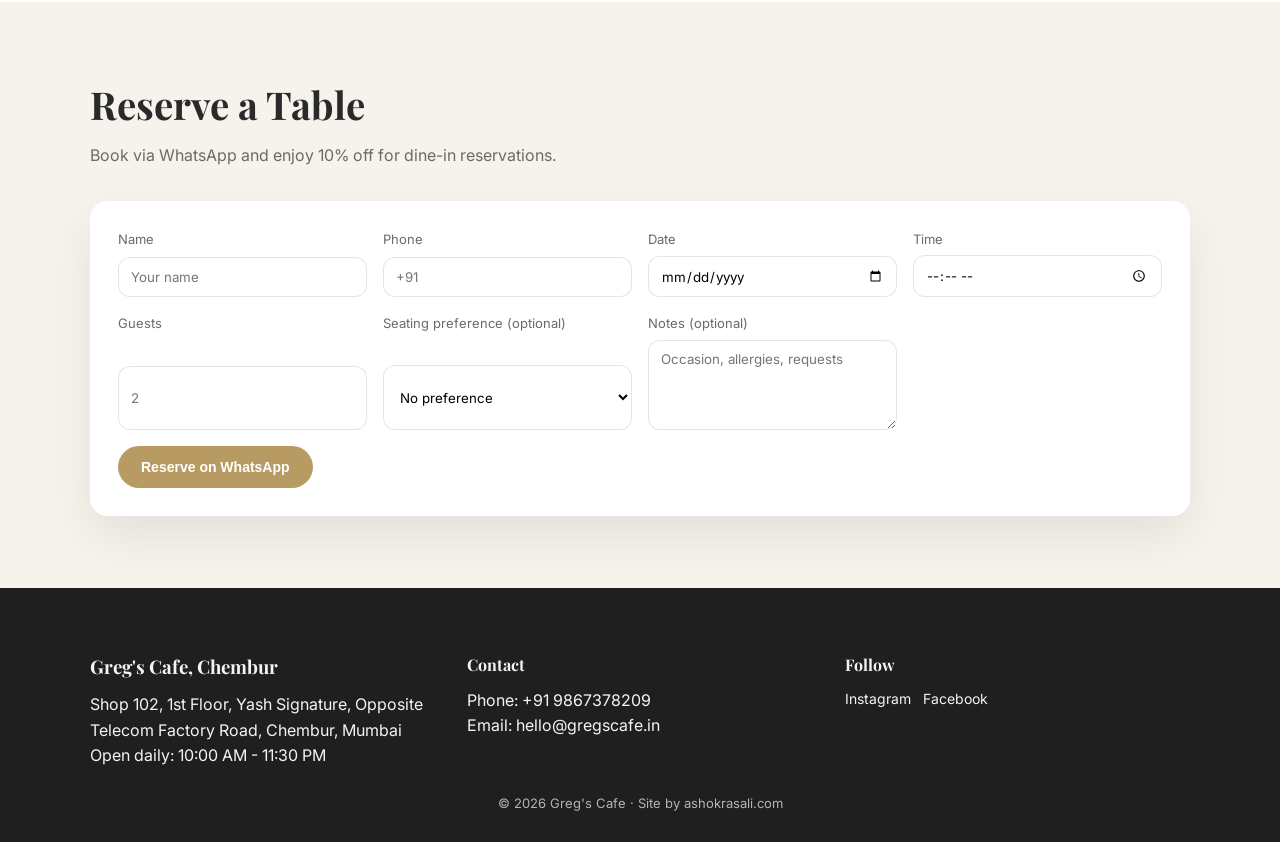
==== commit 65b30706: "Remove extra WhatsApp button from enquiry form" ====
--- a/index.html
+++ b/index.html
@@ -271,7 +271,6 @@
             <textarea id="generalEnquiryMessage" placeholder="How can we help?" required></textarea>
           </label>
           <button type="submit" class="btn btn-primary" id="demoForm">Submit</button>
-          <a class="btn btn-outline" href="https://wa.me/919867378209" target="_blank" rel="noopener">WhatsApp Us</a>
         </form>
       </div>
     </section>
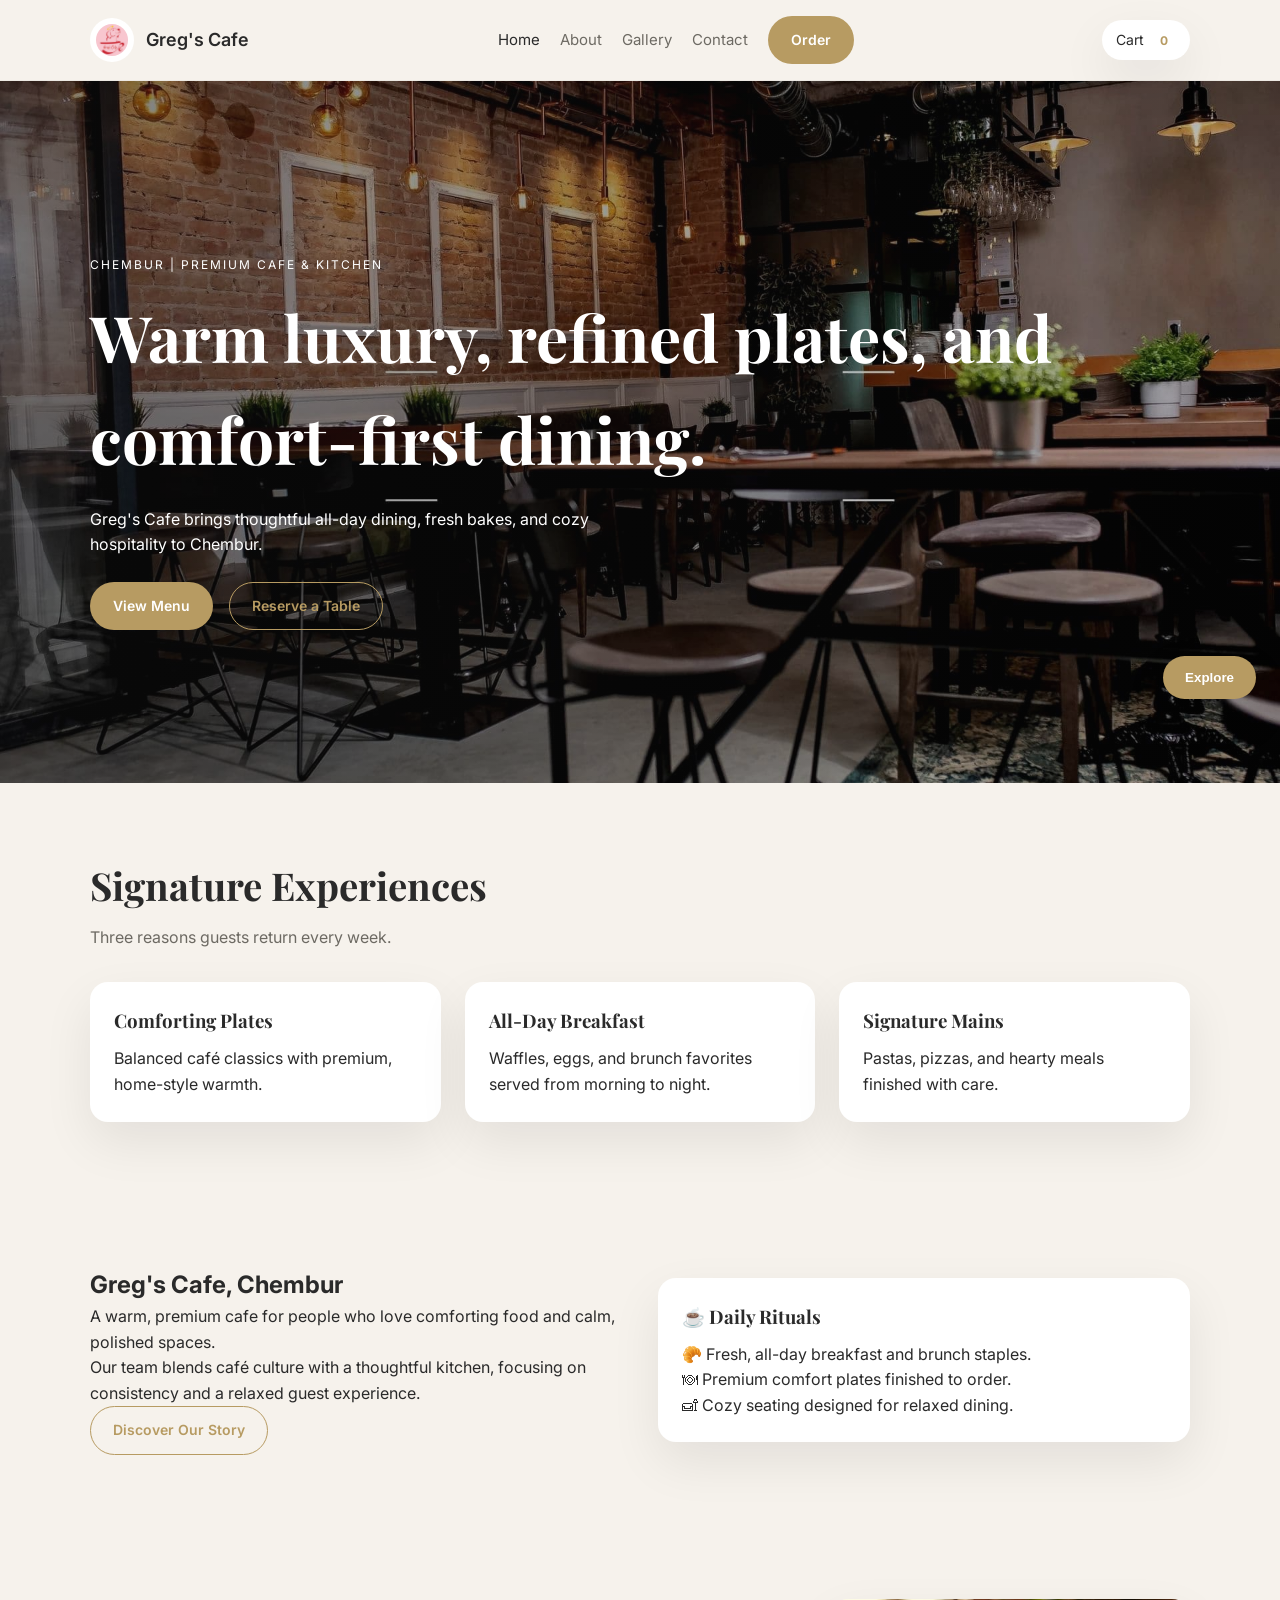
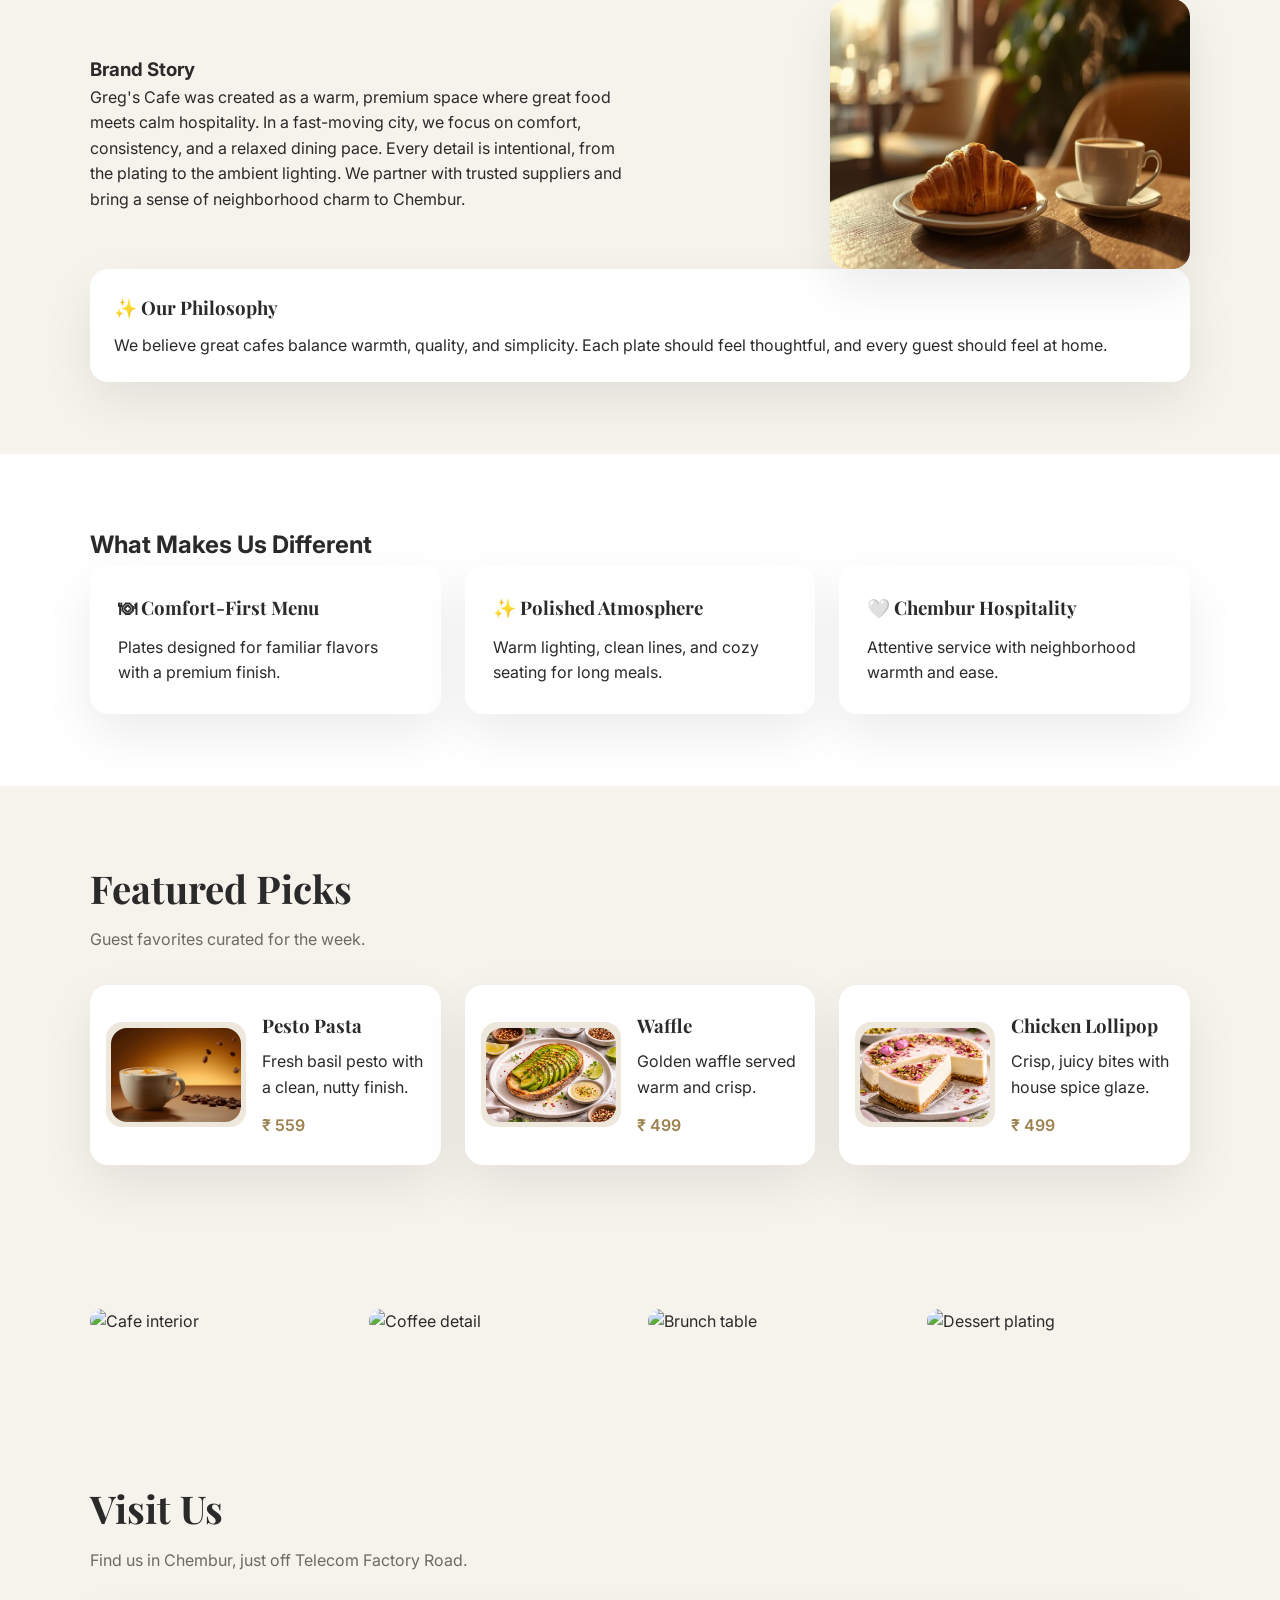
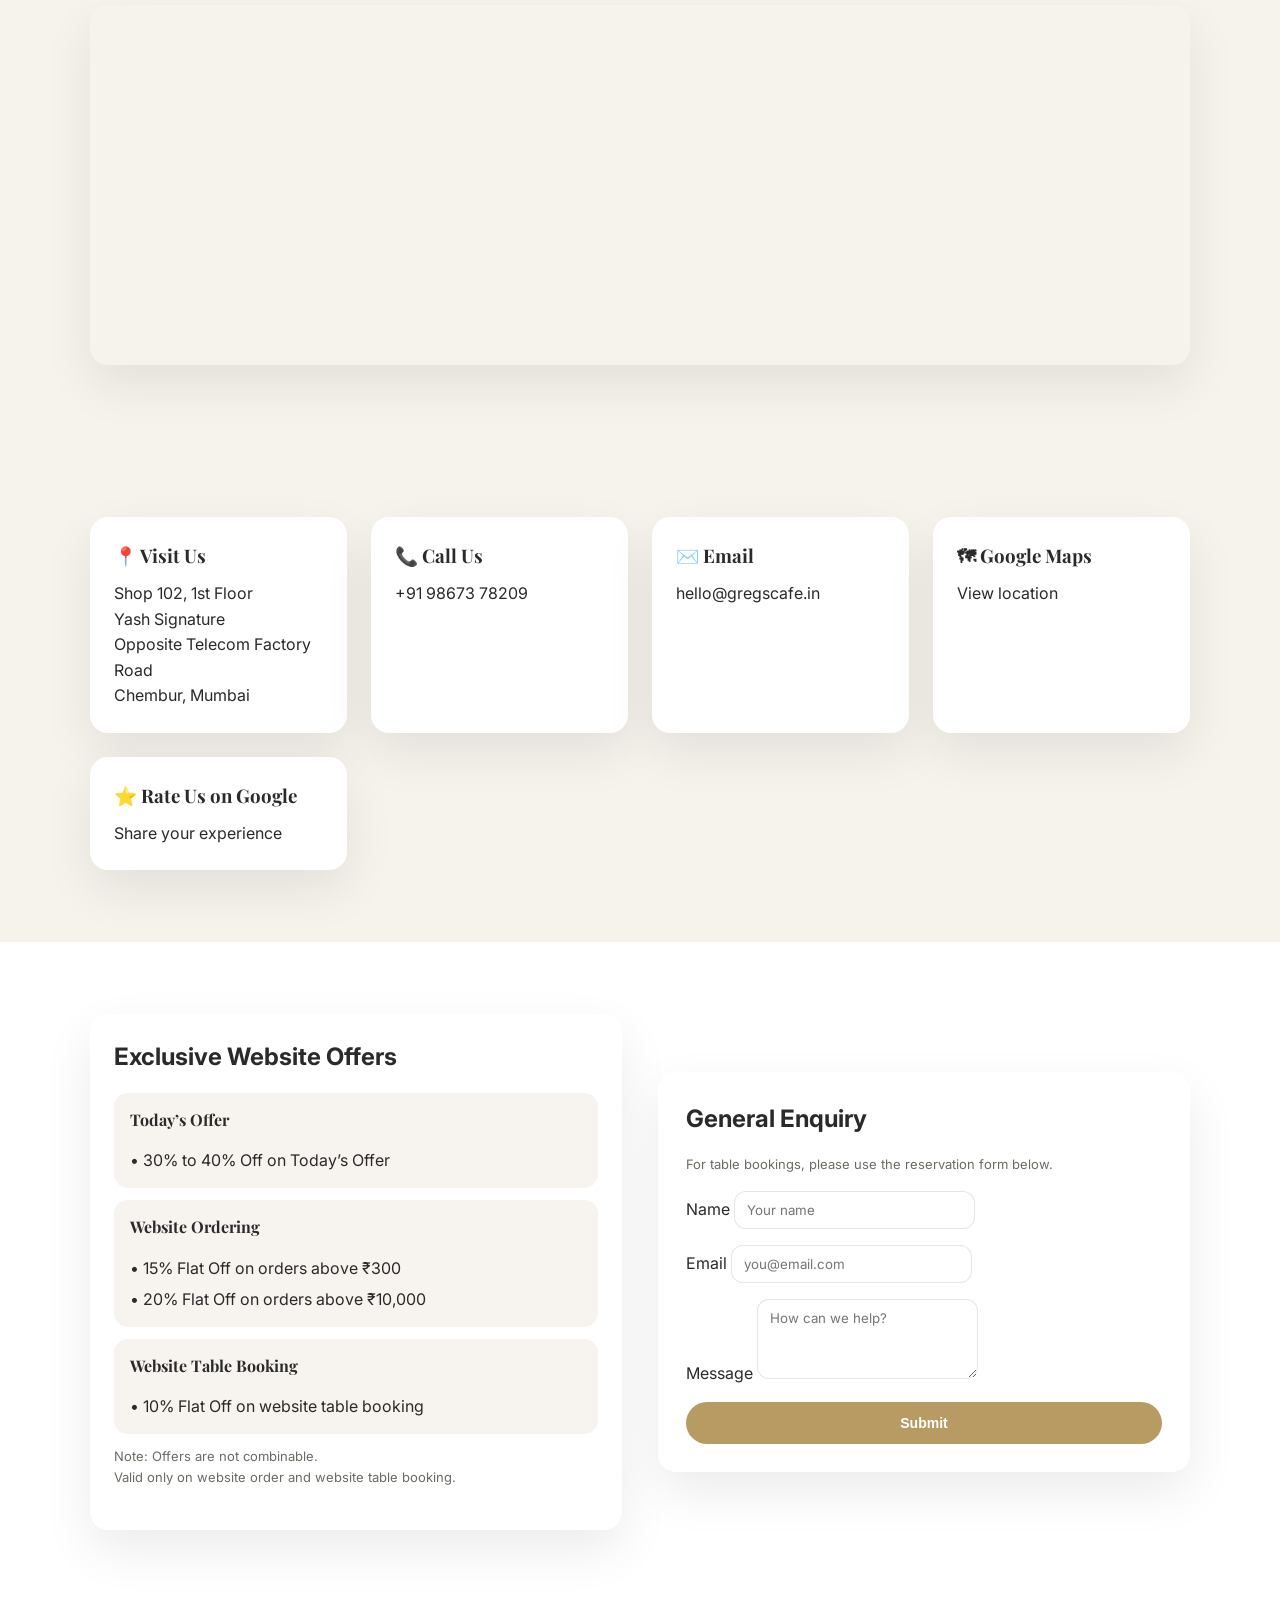
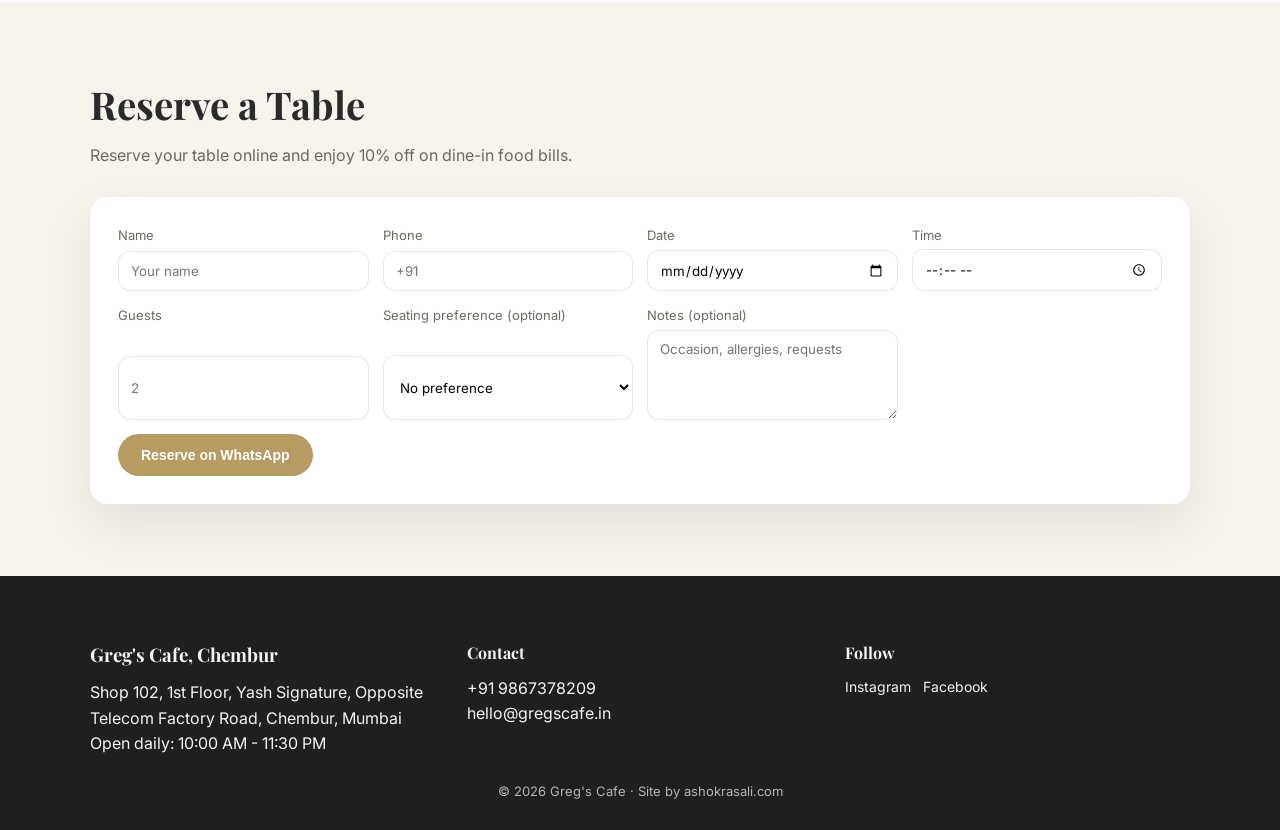
==== commit 2808ab8c: "Polish reserve table section and Make phone and email clickable in footer" ====
--- a/index.html
+++ b/index.html
@@ -279,7 +279,7 @@
       <div class="container">
         <div class="section-title">
           <h2>Reserve a Table</h2>
-          <p>Book via WhatsApp and enjoy 10% off for dine-in reservations.</p>
+          <p>Reserve your table online and enjoy 10% off on dine-in food bills.</p>
         </div>
         <form class="reservation-form" id="reservationForm">
           <label>
@@ -340,9 +340,9 @@
         <p>Open daily: 10:00 AM - 11:30 PM</p>
       </div>
       <div>
-        <h4>Contact</h4>
-        <p>Phone: +91 9867378209</p>
-        <p>Email: hello@gregscafe.in</p>
+          <h4>Contact</h4>
+          <p><a href="tel:+919867378209">+91 9867378209</a></p>
+          <p><a href="mailto:hello@gregscafe.in">hello@gregscafe.in</a></p>
       </div>
       <div>
         <h4>Follow</h4>
--- a/css/style.css
+++ b/css/style.css
@@ -1266,6 +1266,18 @@
 .reservation-form button {
   grid-column: 1 / -1;
   justify-self: start;
+}
+
+#reserve .section-title {
+  margin-bottom: 28px;
+}
+
+#reserve .reservation-form {
+  gap: 14px;
+}
+
+#reserve .reservation-form label {
+  gap: 4px;
 }
 
 .form-note {
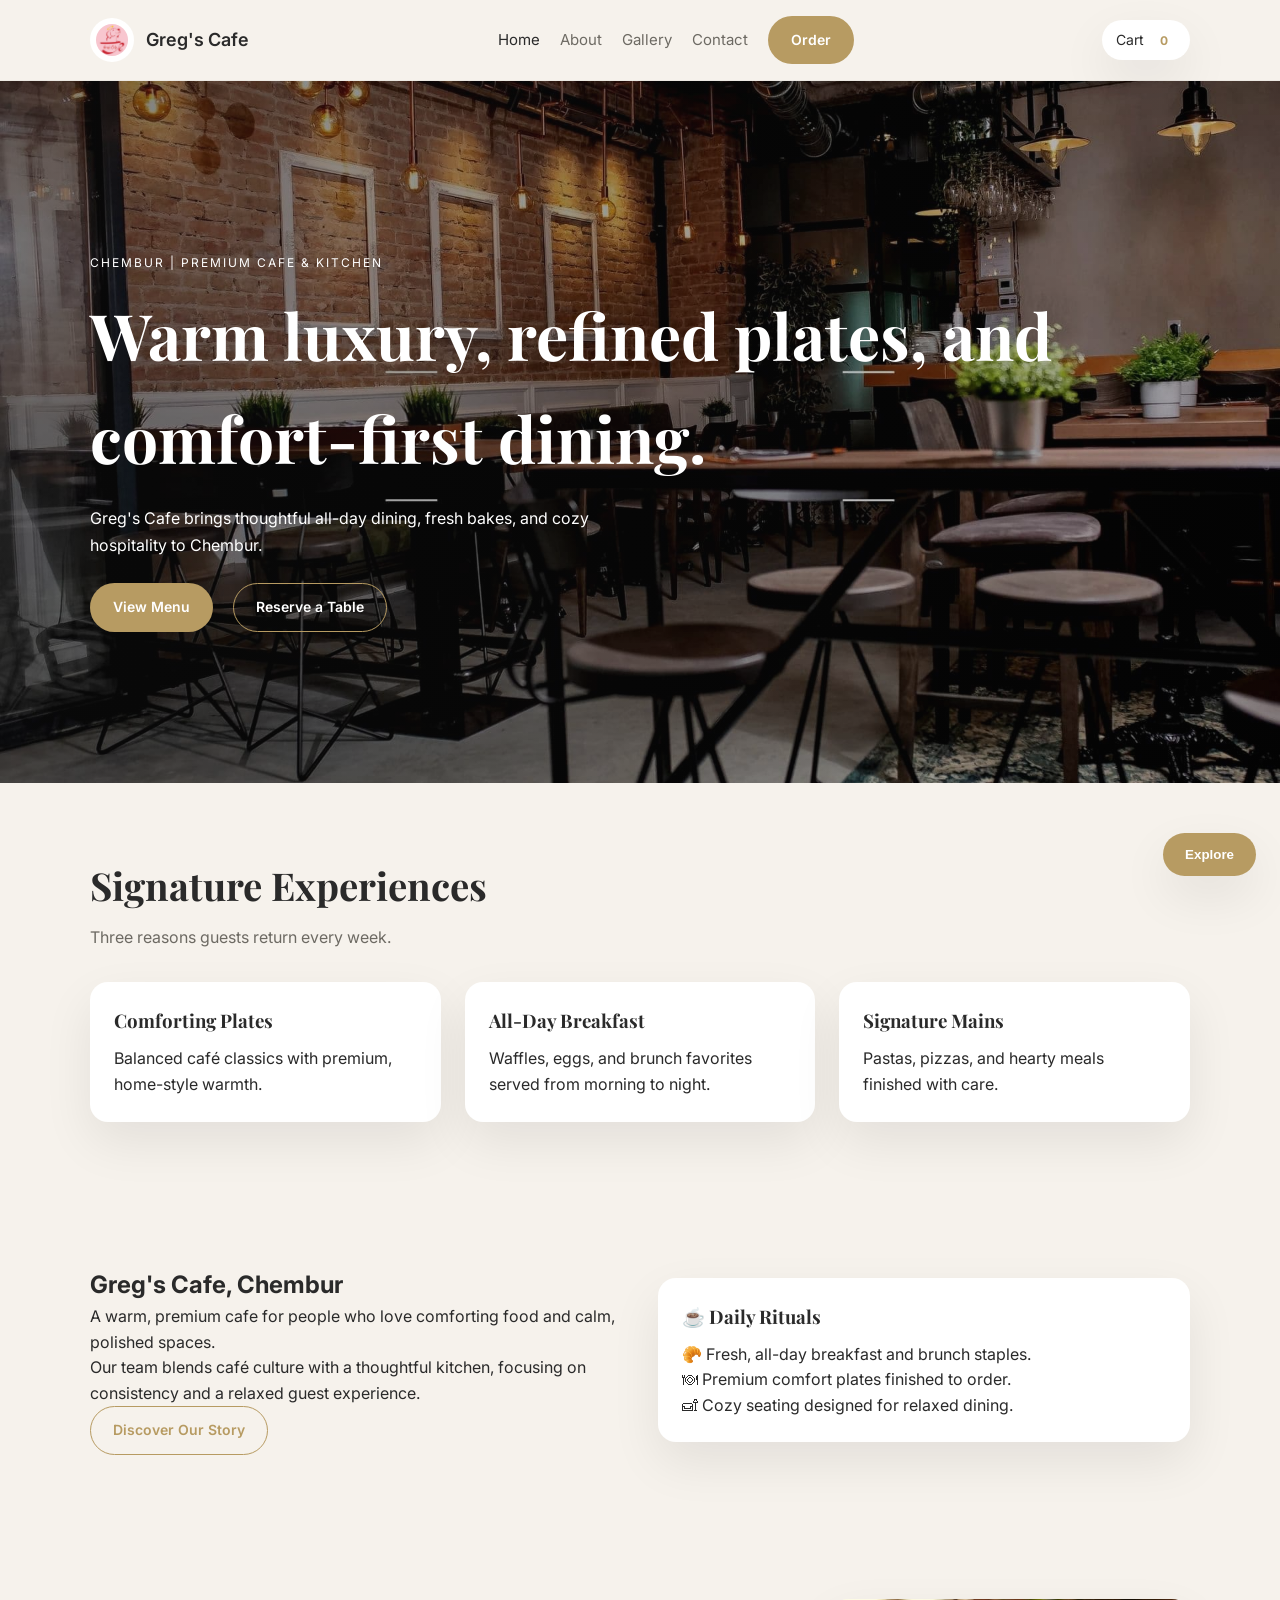
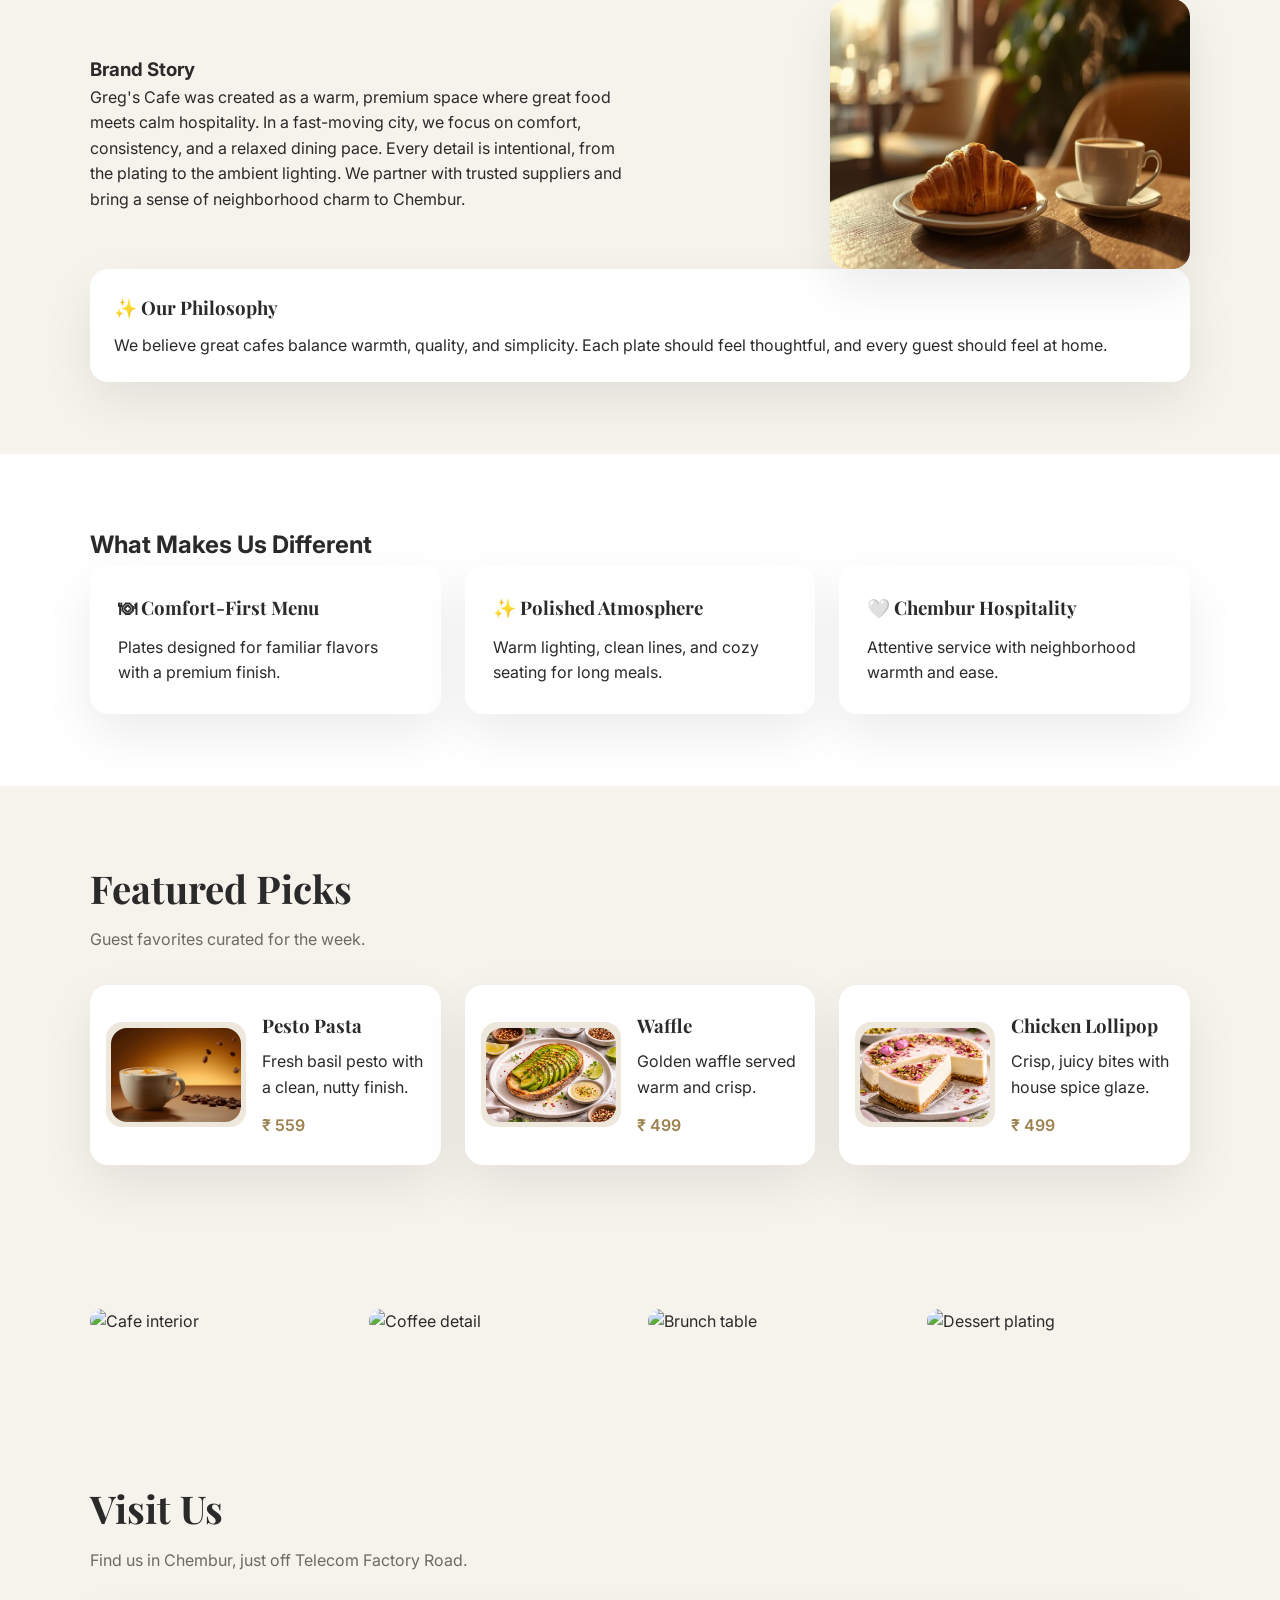
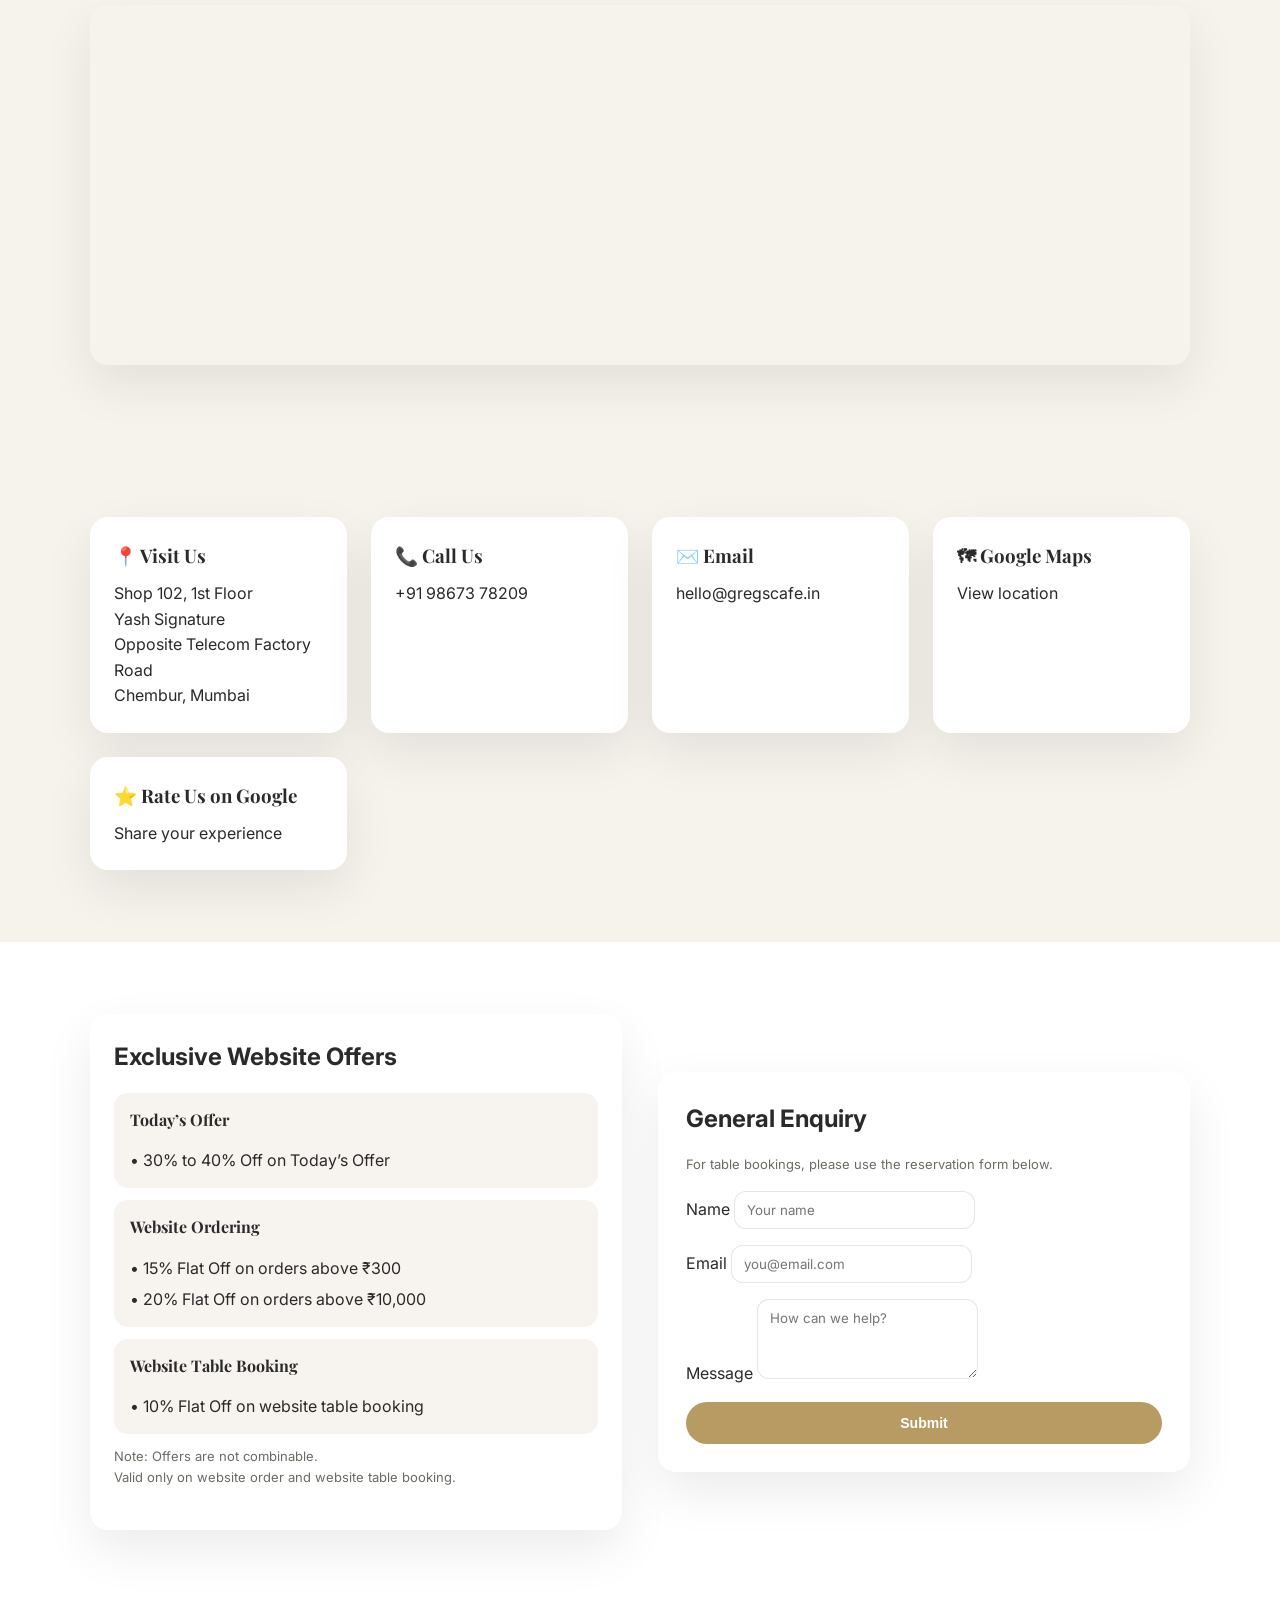
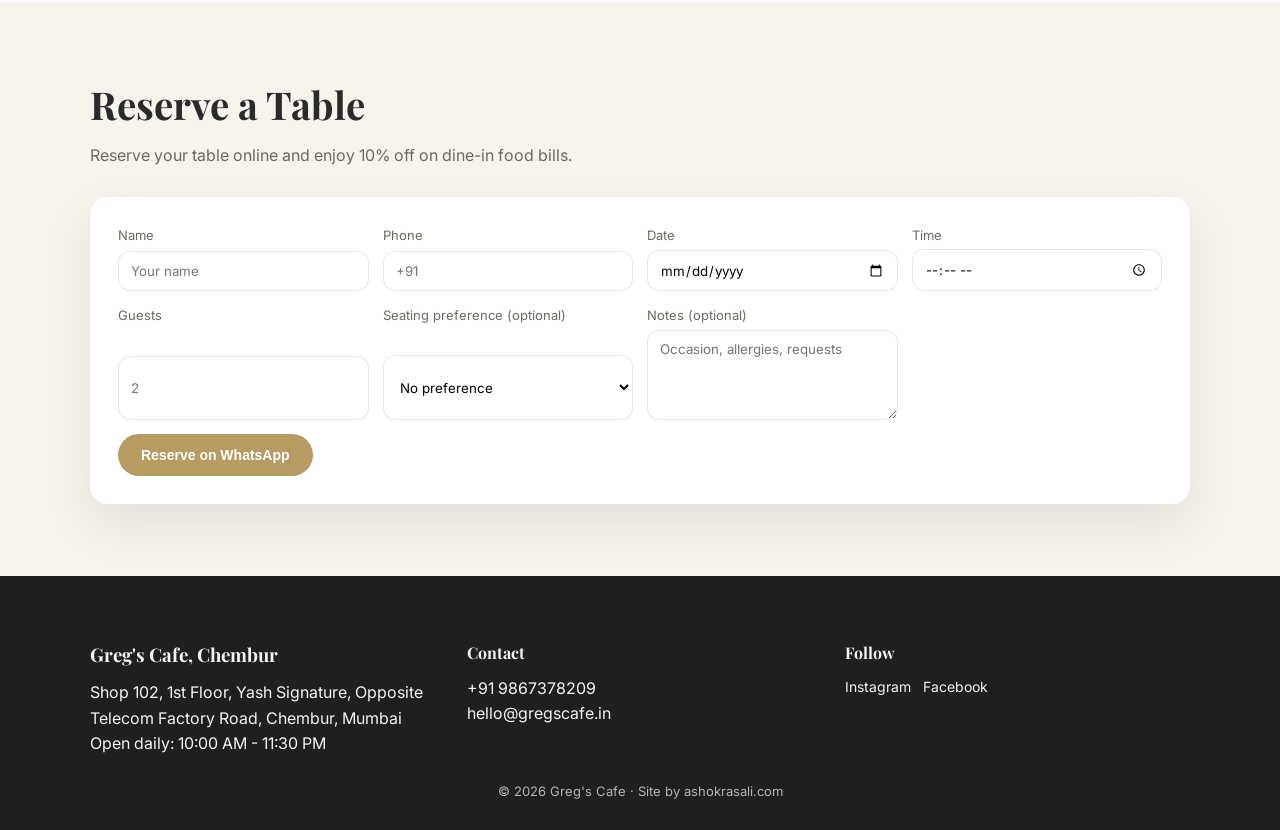
==== commit 46efa5b2: "Hero explore button improvement and hero paragraph readability update" ====
--- a/index.html
+++ b/index.html
@@ -53,6 +53,20 @@
           <a class="btn btn-outline" href="contact.html#reserve">Reserve a Table</a>
         </div>
       </div>
+      <div class="explore-launcher">
+        <div class="container">
+          <div class="explore-fab" id="exploreFab">
+            <button class="explore-toggle" type="button" aria-expanded="false" aria-controls="exploreActions">
+              Explore
+            </button>
+            <div class="explore-actions" id="exploreActions" role="menu">
+              <a class="btn btn-outline" href="menu.html" role="menuitem">Menu</a>
+              <a class="btn btn-outline" href="#reserve" role="menuitem">Reserve</a>
+              <a class="btn btn-outline" href="tel:+919867378209" role="menuitem">Call</a>
+            </div>
+          </div>
+        </div>
+      </div>
     </section>
 
     <section class="highlights section">
@@ -320,18 +334,6 @@
     </section>
   </main>
 
-  <!-- // Explore floating button (index only) -->
-  <div class="explore-fab" id="exploreFab">
-    <button class="explore-toggle" type="button" aria-expanded="false" aria-controls="exploreActions">
-      Explore
-    </button>
-    <div class="explore-actions" id="exploreActions" role="menu">
-      <a class="btn btn-outline" href="menu.html" role="menuitem">Menu</a>
-      <a class="btn btn-outline" href="#reserve" role="menuitem">Reserve</a>
-      <a class="btn btn-outline" href="tel:+919867378209" role="menuitem">Call</a>
-    </div>
-  </div>
-
   <footer class="site-footer">
     <div class="container footer-grid">
       <div>
--- a/css/style.css
+++ b/css/style.css
@@ -171,16 +171,31 @@
   background: transparent;
 }
 
-/* // Explore floating button (index only) */
+/* // Explore launcher (index only) */
+.explore-launcher {
+  position: absolute;
+  left: 0;
+  right: 0;
+  bottom: 0;
+  pointer-events: none;
+}
+
+.explore-launcher .container {
+  display: flex;
+  justify-content: flex-end;
+  pointer-events: none;
+}
+
 .explore-fab {
   position: fixed;
   right: 24px;
-  bottom: 24px;
+  bottom: calc(24px + env(safe-area-inset-bottom));
   display: flex;
   flex-direction: column;
   align-items: flex-end;
   gap: 12px;
-  z-index: 50;
+  z-index: 2;
+  pointer-events: auto;
 }
 
 .explore-toggle {
@@ -204,6 +219,9 @@
   display: flex;
   flex-direction: column;
   gap: 10px;
+  position: absolute;
+  right: 0;
+  bottom: calc(100% + 12px);
   opacity: 0;
   transform: translateY(8px);
   pointer-events: none;
@@ -220,6 +238,11 @@
   width: 160px;
   justify-content: center;
   box-shadow: var(--shadow);
+  background: #ffffff;
+  color: #2b241d !important;
+  border: 1px solid #c5a45a;
+  opacity: 1;
+  visibility: visible;
 }
 
 .hamburger {
@@ -295,12 +318,17 @@
 .hero .lead {
   max-width: 520px;
   margin-bottom: 24px;
+  line-height: 1.7;
 }
 
 .hero-actions {
   display: flex;
-  gap: 16px;
+  gap: 20px;
   flex-wrap: wrap;
+}
+
+.hero .btn-outline {
+  color: #fff;
 }
 
 .tile-grid,
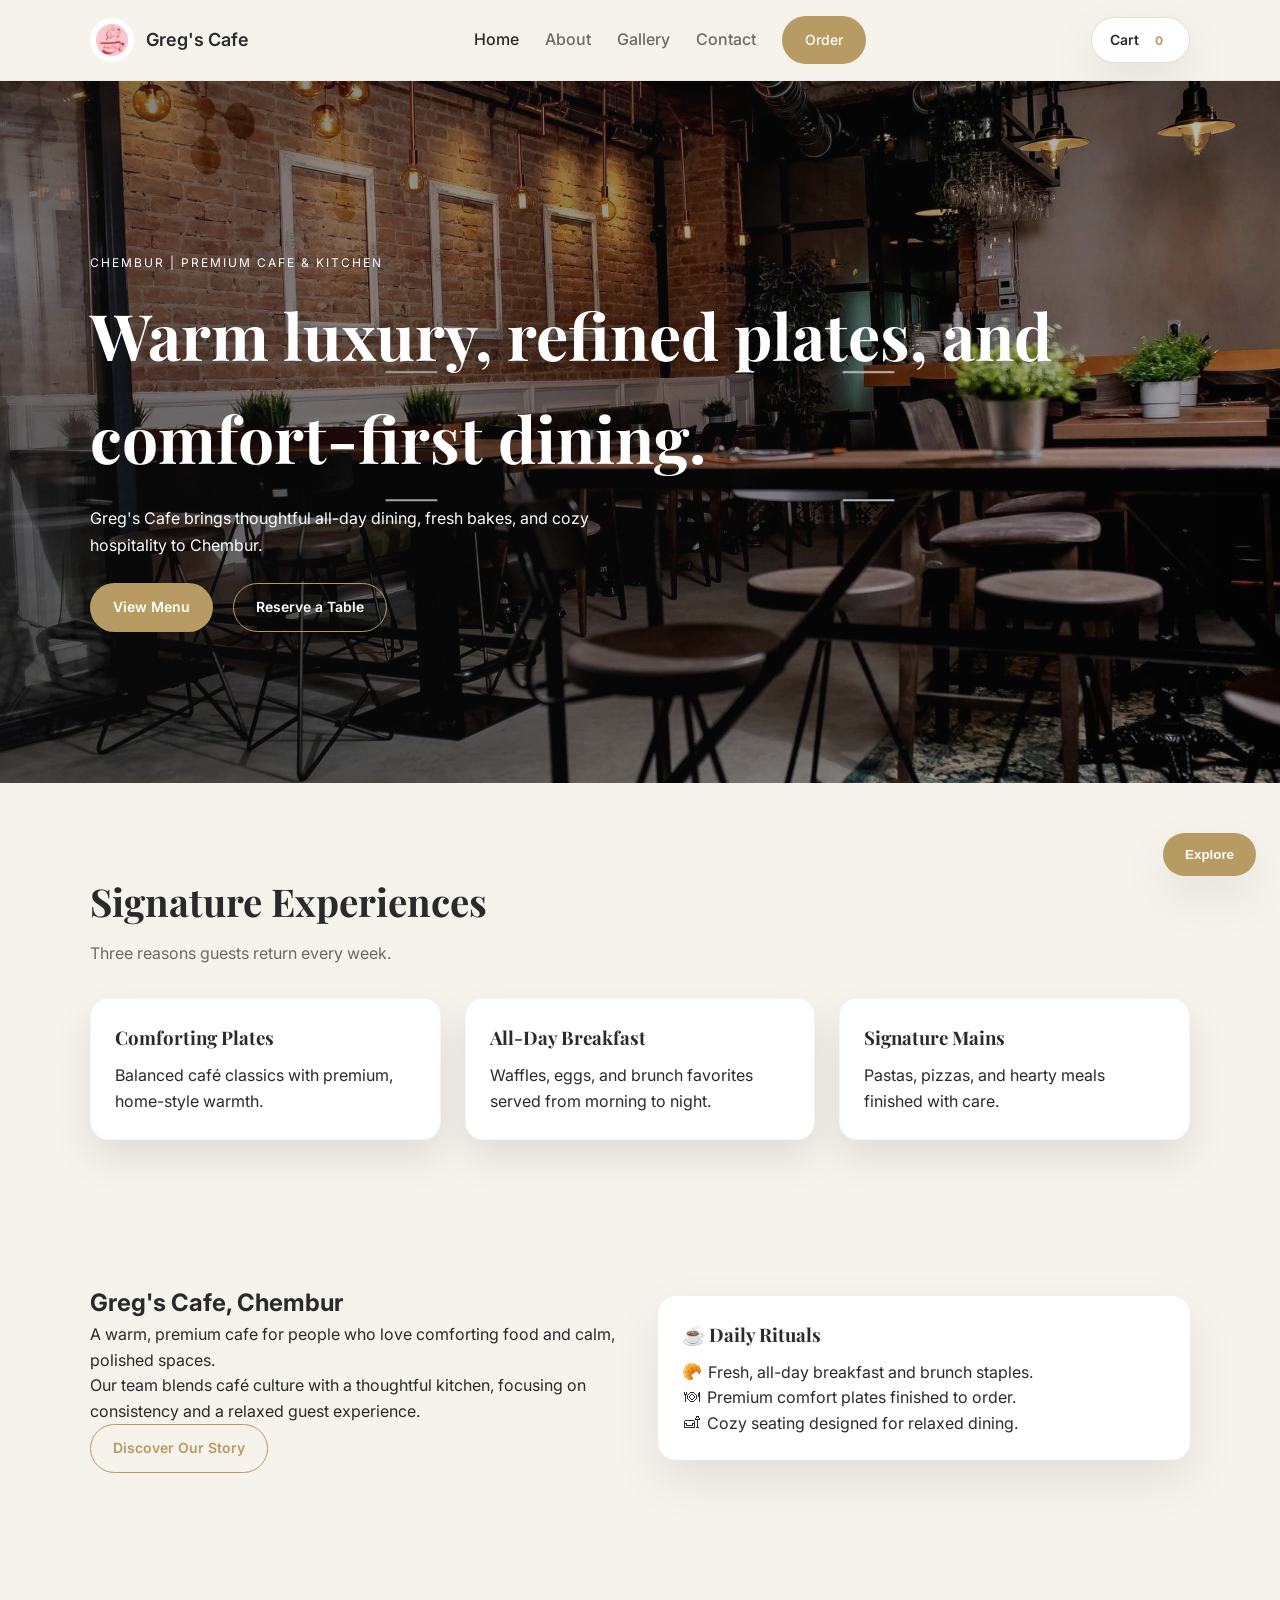
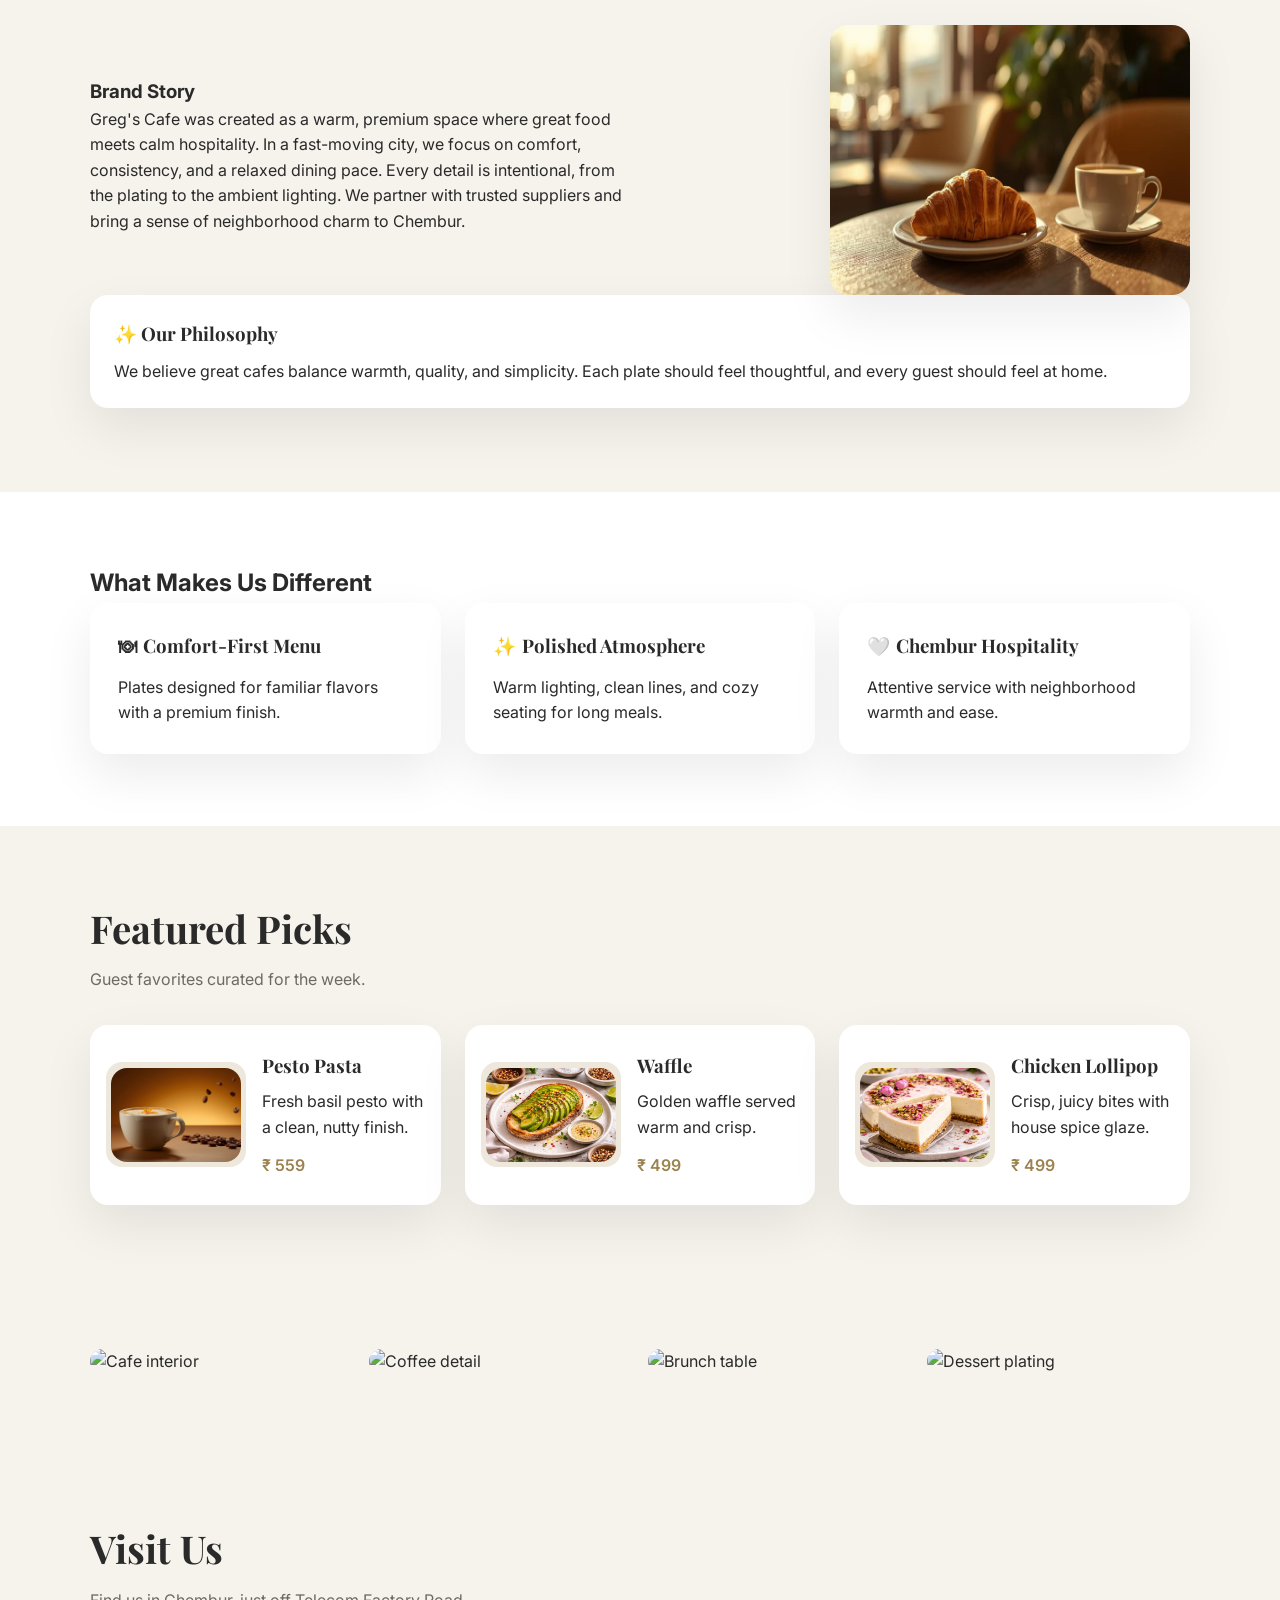
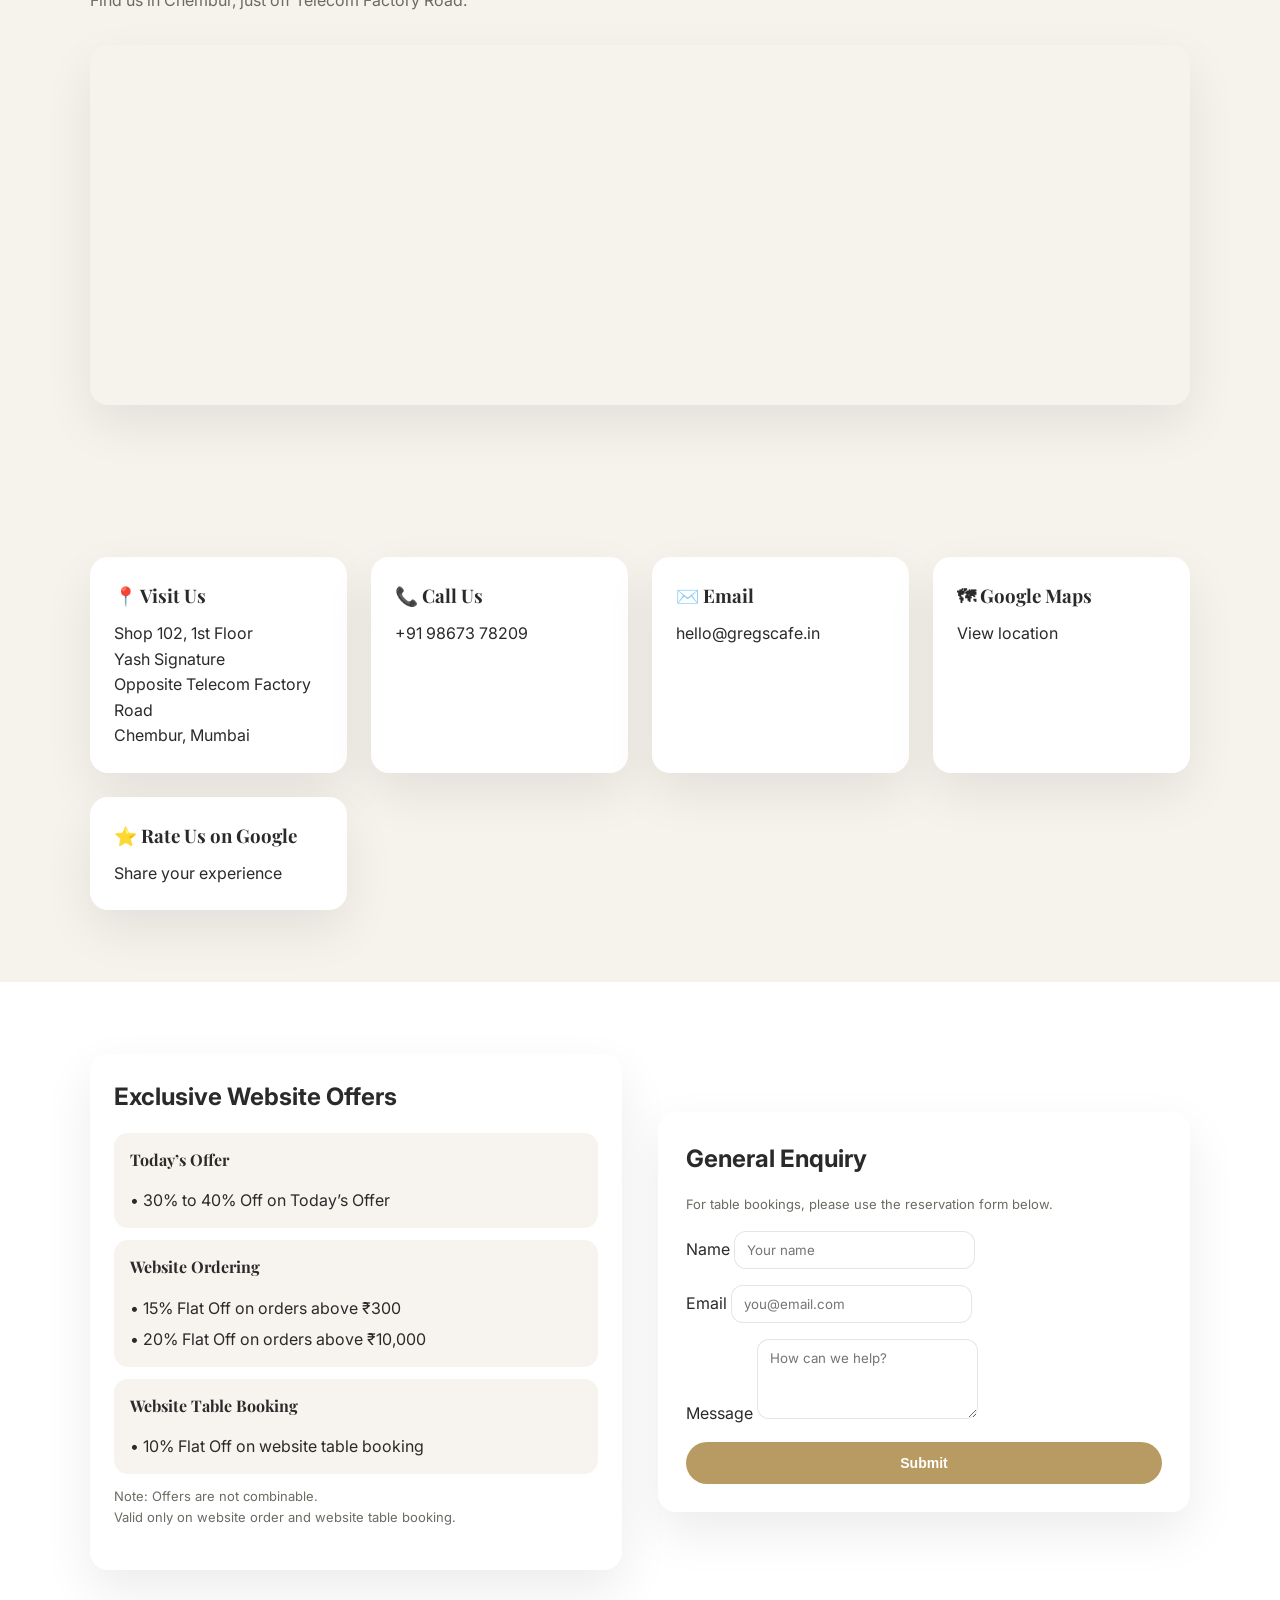
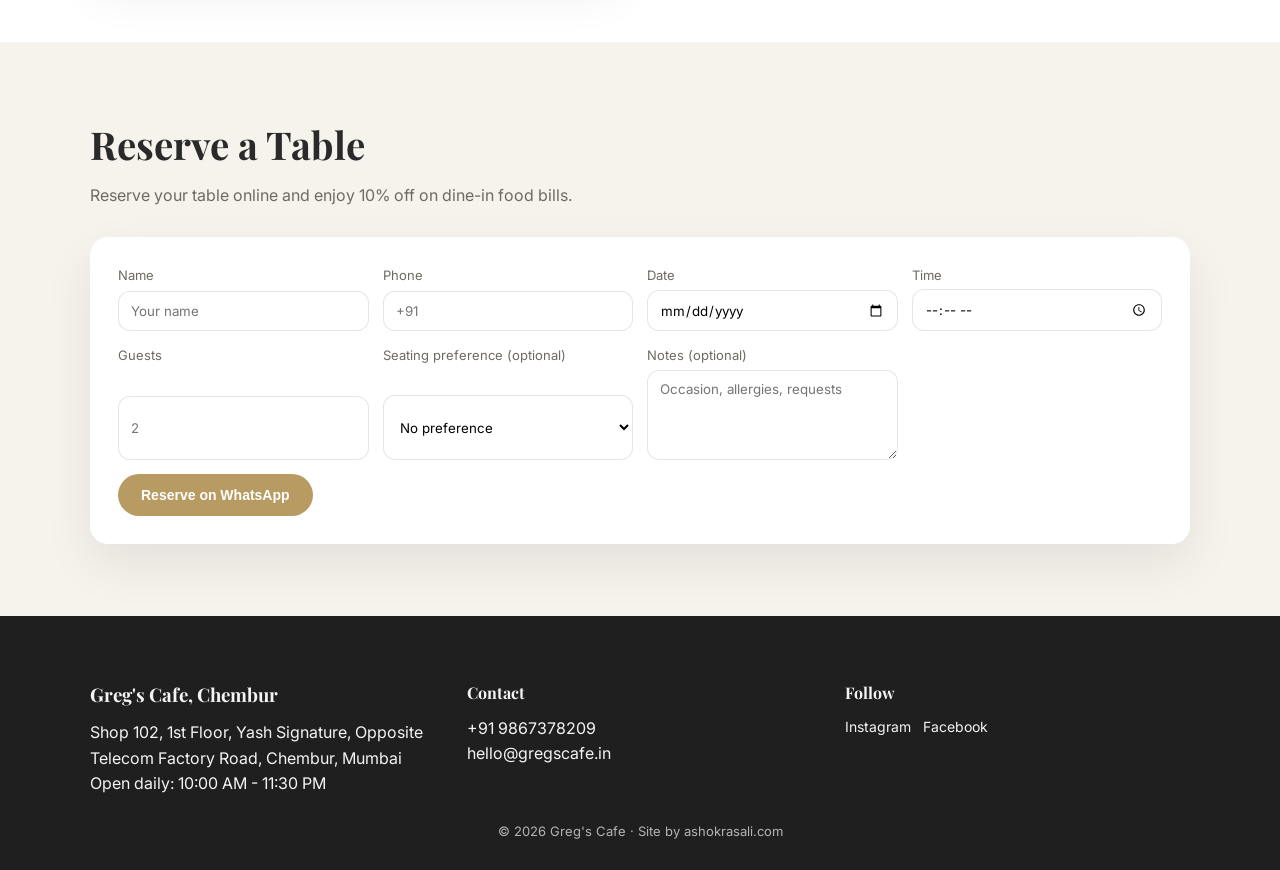
==== commit fce04097: "Mobile UI polish updates for hero, story, and section spacing" ====
--- a/index.html
+++ b/index.html
@@ -102,9 +102,9 @@
         </div>
         <div class="card highlight-card">
           <h3>☕ Daily Rituals</h3>
-          <p>🥐 Fresh, all-day breakfast and brunch staples.</p>
-          <p>🍽 Premium comfort plates finished to order.</p>
-          <p>🛋 Cozy seating designed for relaxed dining.</p>
+          <p class="ritual-item"><span class="ritual-emoji" aria-hidden="true">🥐</span><span>Fresh, all-day breakfast and brunch staples.</span></p>
+          <p class="ritual-item"><span class="ritual-emoji" aria-hidden="true">🍽</span><span>Premium comfort plates finished to order.</span></p>
+          <p class="ritual-item"><span class="ritual-emoji" aria-hidden="true">🛋</span><span>Cozy seating designed for relaxed dining.</span></p>
         </div>
       </div>
     </section>
@@ -132,15 +132,15 @@
           <h2>What Makes Us Different</h2>
           <div class="tile-grid">
             <div class="tile">
-            <h3>🍽 Comfort-First Menu</h3>
+            <h3><span class="tile-icon" aria-hidden="true">🍽</span><span>Comfort-First Menu</span></h3>
             <p>Plates designed for familiar flavors with a premium finish.</p>
             </div>
             <div class="tile">
-            <h3>✨ Polished Atmosphere</h3>
+            <h3><span class="tile-icon" aria-hidden="true">✨</span><span>Polished Atmosphere</span></h3>
             <p>Warm lighting, clean lines, and cozy seating for long meals.</p>
             </div>
             <div class="tile">
-            <h3>🤍 Chembur Hospitality</h3>
+            <h3><span class="tile-icon" aria-hidden="true">🤍</span><span>Chembur Hospitality</span></h3>
             <p>Attentive service with neighborhood warmth and ease.</p>
             </div>
           </div>
--- a/css/style.css
+++ b/css/style.css
@@ -346,6 +346,15 @@
   box-shadow: var(--shadow);
 }
 
+.highlights.section {
+  padding-top: clamp(48px, 7vw, 88px);
+}
+
+.highlights .tile {
+  box-shadow: 0 18px 40px rgba(0, 0, 0, 0.09);
+  border: 1px solid rgba(0, 0, 0, 0.04);
+}
+
 .tile h3,
 .card h3 {
   font-family: "Playfair Display", serif;
@@ -358,7 +367,10 @@
 }
 
 .what-different .tile h3 {
-  margin-bottom: 12px;
+  display: flex;
+  align-items: center;
+  gap: 6px;
+  margin-bottom: 14px;
 }
 
 @media (hover: hover) {
@@ -376,6 +388,22 @@
   align-items: center;
 }
 
+.about-preview p {
+  line-height: 1.6;
+}
+
+.highlight-card .ritual-item {
+  display: flex;
+  align-items: flex-start;
+  gap: 6px;
+}
+
+.highlight-card .ritual-emoji {
+  flex: 0 0 1.2em;
+  text-align: center;
+  line-height: 1.4;
+}
+
 .list {
   list-style: none;
   display: grid;
@@ -387,6 +415,7 @@
   display: flex;
   align-items: flex-start;
   justify-content: flex-end;
+  margin-top: 8px;
 }
 
 .story-image img {
@@ -399,6 +428,10 @@
 
 .brand-story-row {
   gap: 24px;
+}
+
+#about .card {
+  margin-bottom: 12px;
 }
 
 @media (max-width: 768px) {
@@ -1383,6 +1416,23 @@
 
   .cart-link {
     margin-left: auto;
+  }
+}
+
+@media (min-width: 901px) {
+  .nav {
+    gap: 26px;
+    font-size: 16px;
+  }
+
+  .nav a {
+    font-weight: 500;
+  }
+
+  .cart-link {
+    padding: 10px 18px;
+    font-weight: 600;
+    border: 1px solid rgba(183, 155, 98, 0.35);
   }
 }
 
